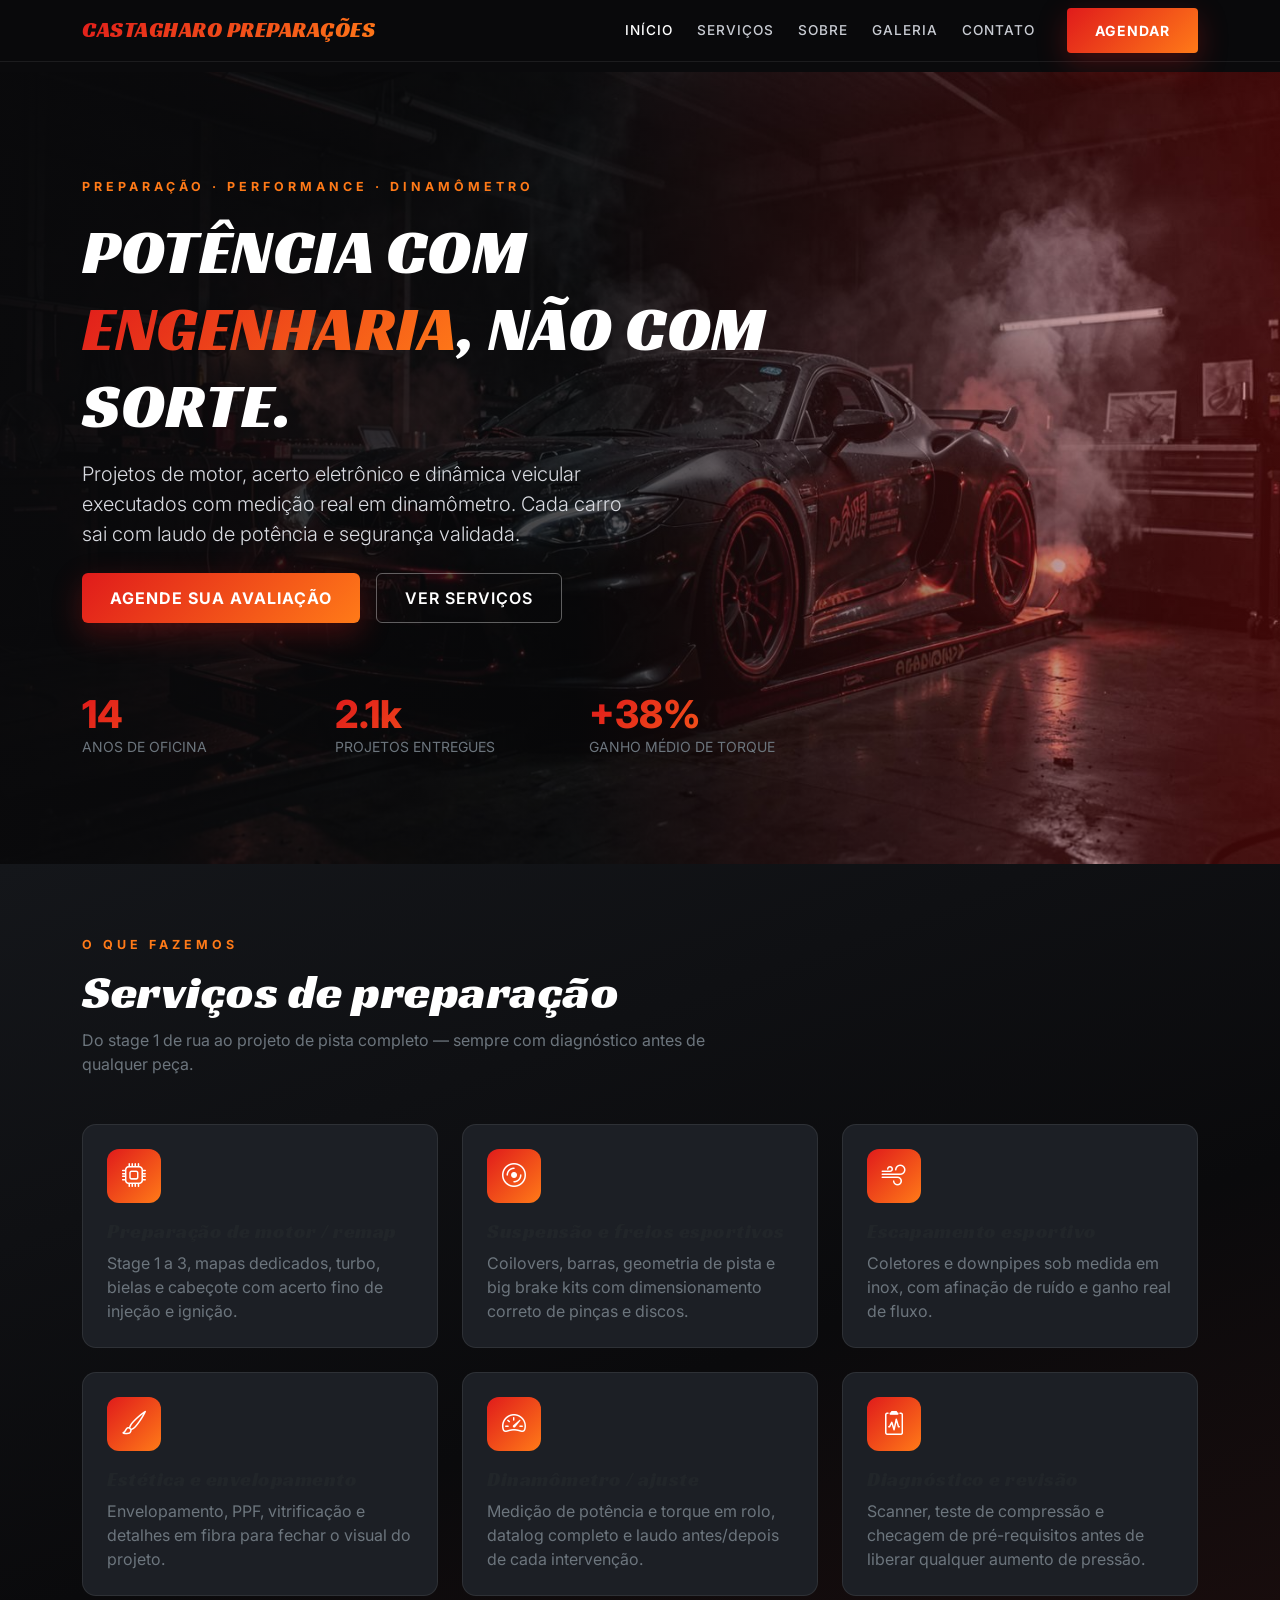
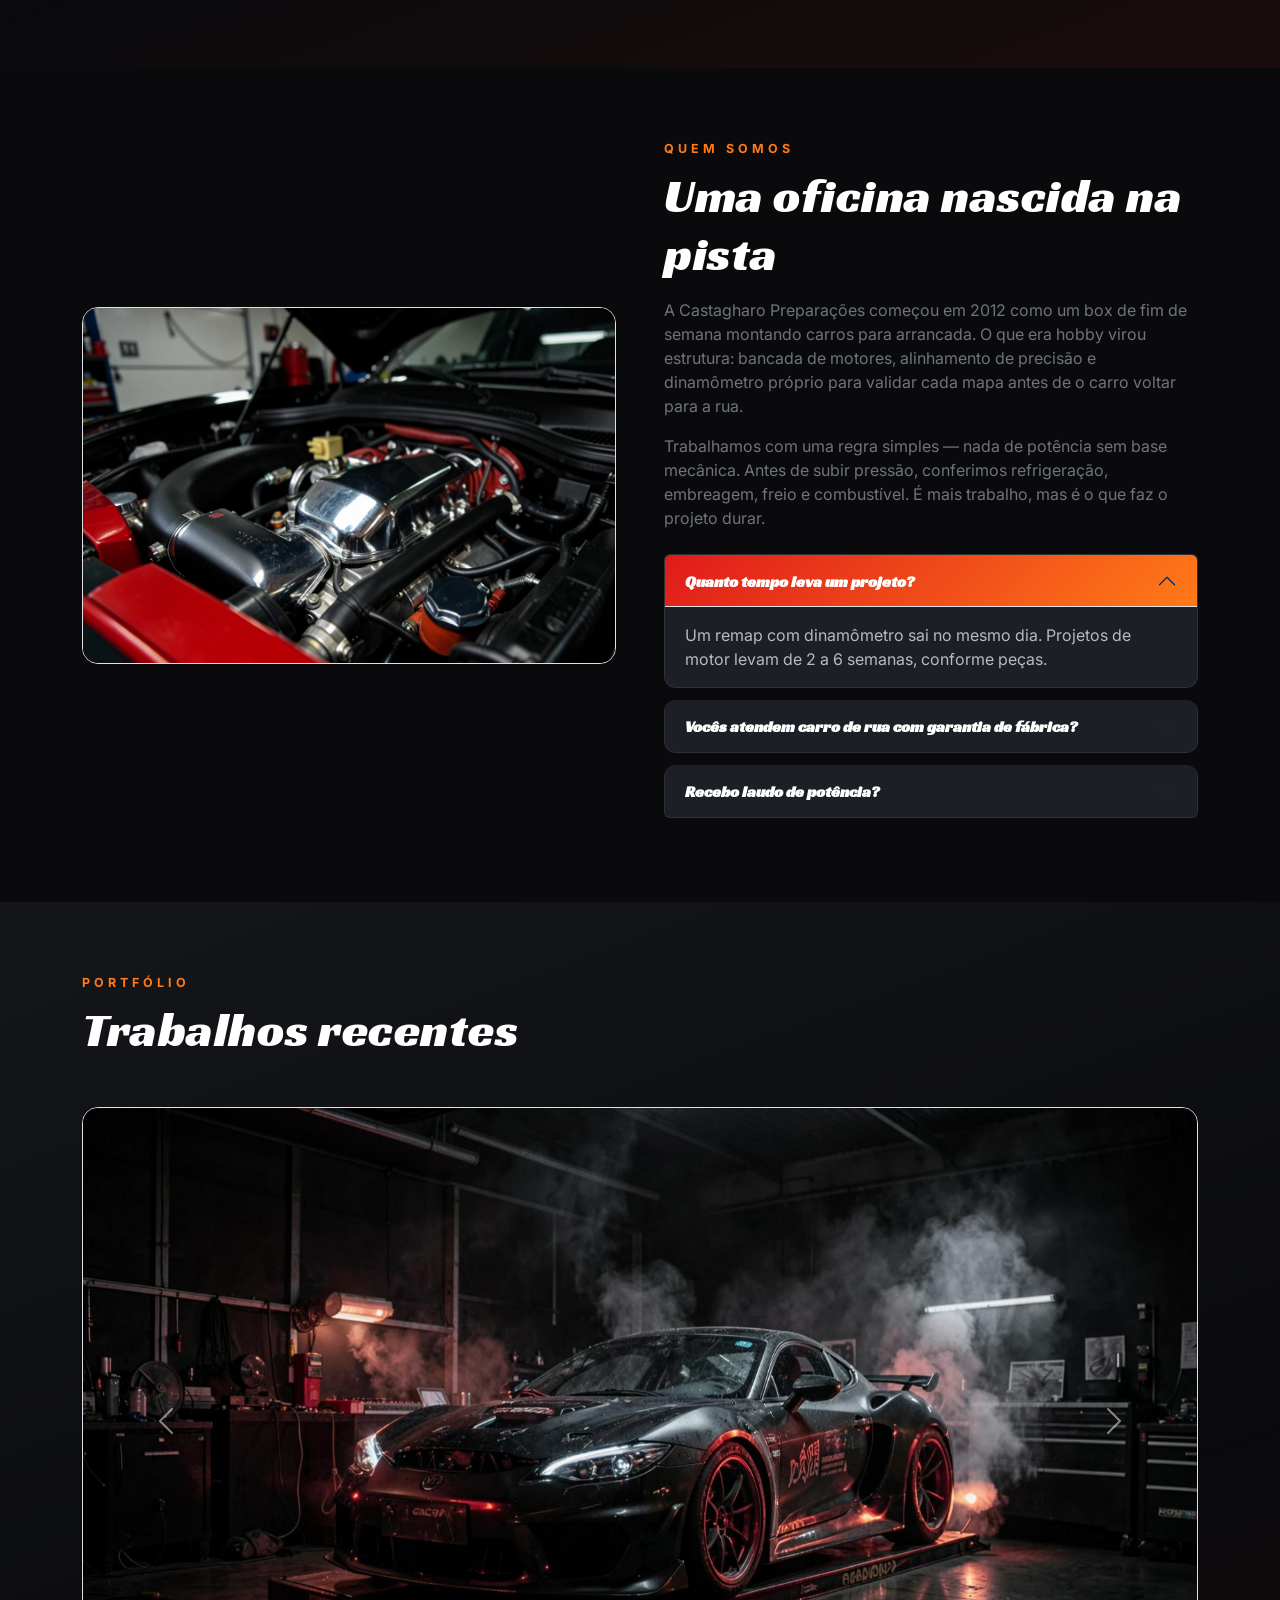
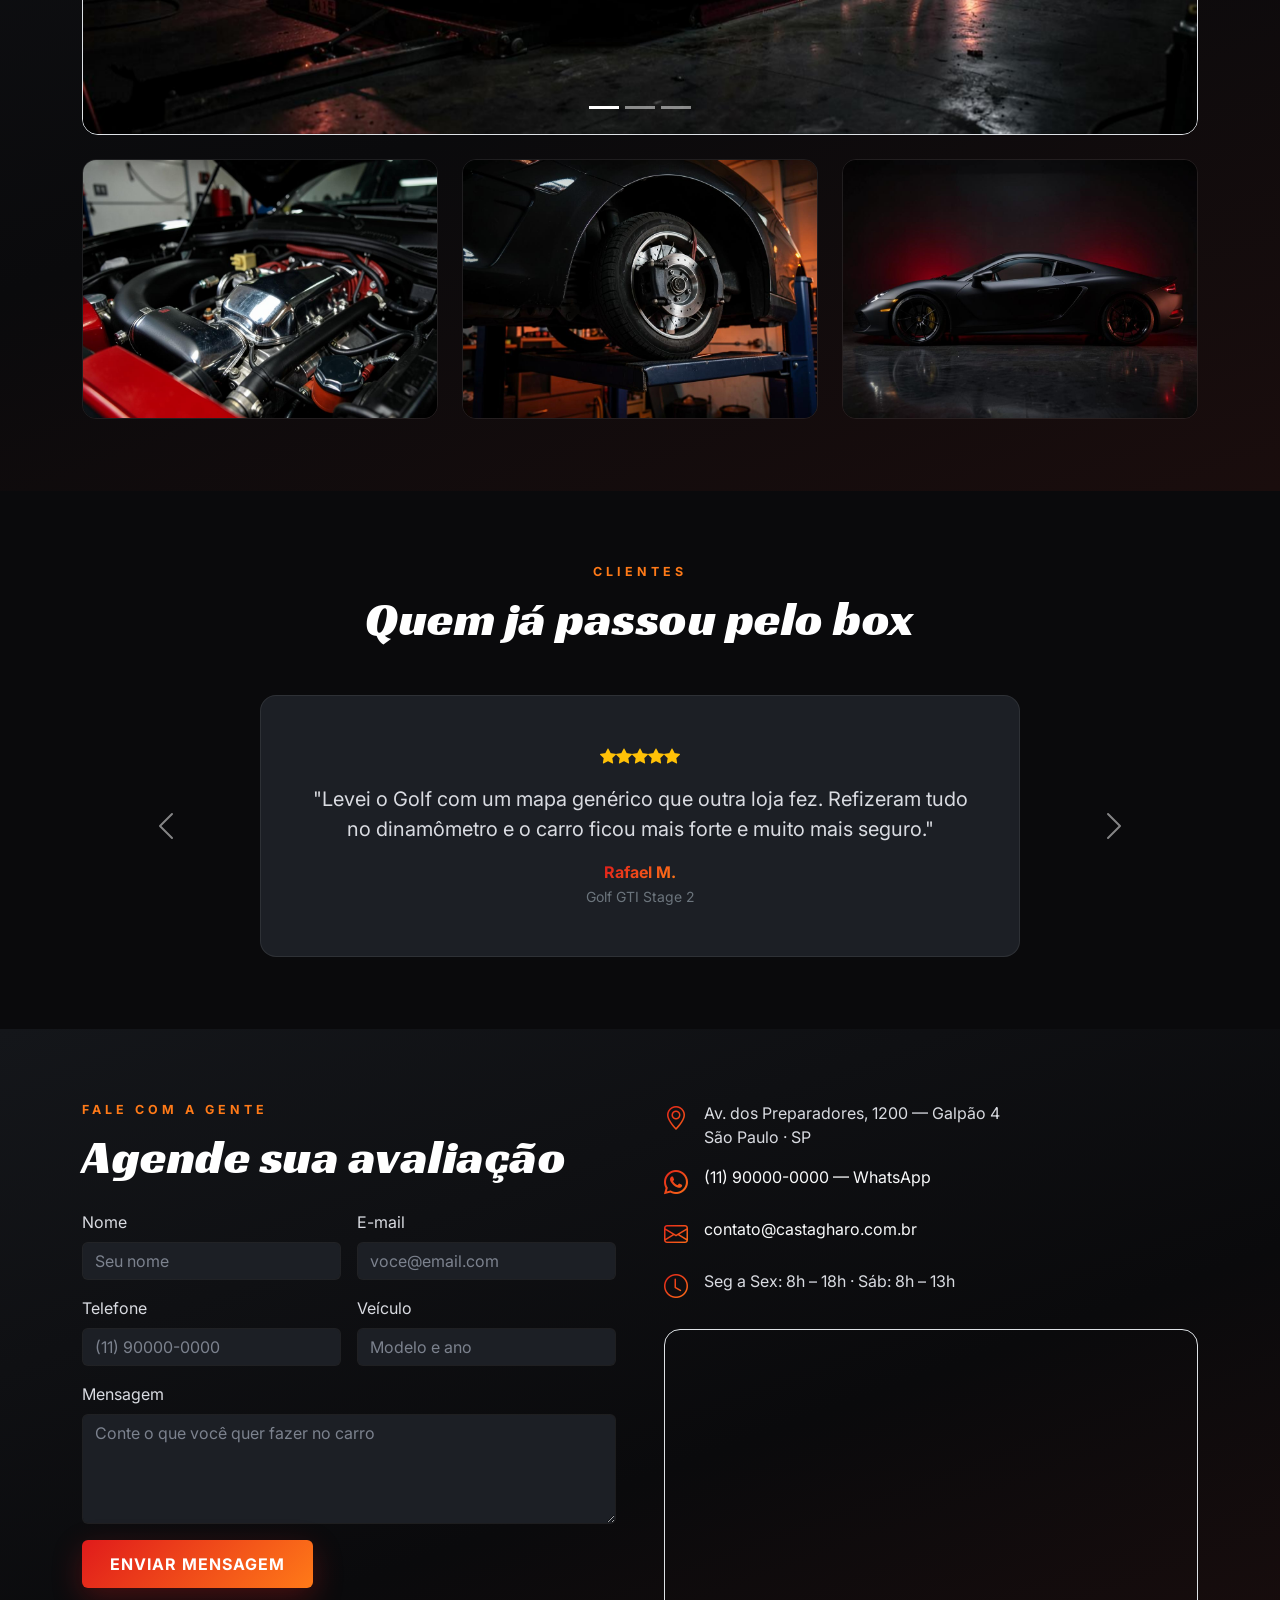
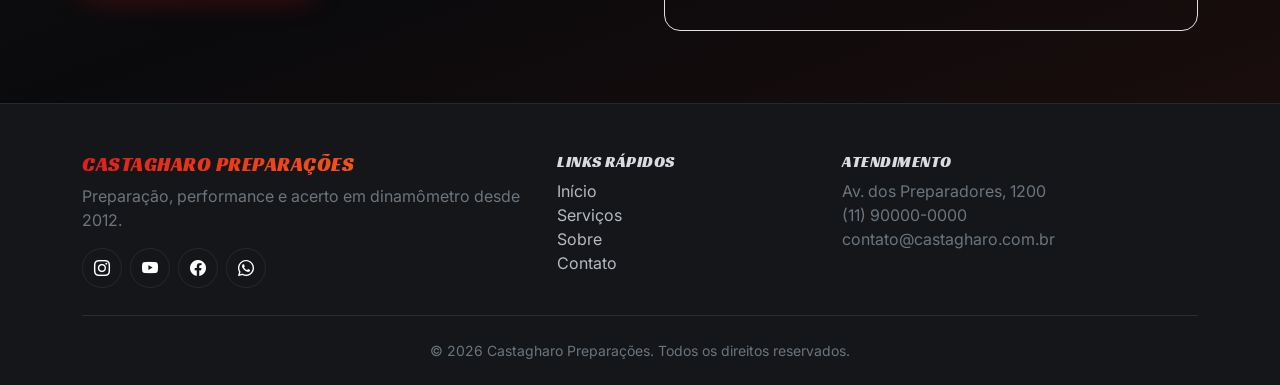
==== index.html @ 75d51b19 "Arquivos de arrancada-070920261222" ====
<!DOCTYPE html>
<html lang="pt-BR">
<head>
  <meta charset="utf-8" />
  <meta name="viewport" content="width=device-width, initial-scale=1" />
  <title>Castagharo Preparações | Performance e Preparação Automotiva</title>
  <meta name="description" content="Oficina especializada em preparação e performance: remap de motor, suspensão esportiva, escapamento, envelopamento e acerto em dinamômetro." />
  <!-- Bootstrap Icons (CDN) -->
  <link rel="stylesheet" href="https://cdn.jsdelivr.net/npm/bootstrap-icons@1.11.3/font/bootstrap-icons.min.css" />
  <!-- Bootstrap 5 CSS (CDN) -->
  <link href="https://cdn.jsdelivr.net/npm/bootstrap@5.3.3/dist/css/bootstrap.min.css" rel="stylesheet" />
  <!-- Google Fonts -->
  <link rel="preconnect" href="https://fonts.googleapis.com" />
  <link rel="preconnect" href="https://fonts.gstatic.com" crossorigin />
  <link href="https://fonts.googleapis.com/css2?family=Racing+Sans+One&family=Inter:wght@400;500;700;800&display=swap" rel="stylesheet" />
  <!-- CSS customizado (apenas ajustes visuais) -->
  <link rel="stylesheet" href="style.css" />
</head>
<body>
<nav class="navbar navbar-expand-lg fixed-top">
  <div class="container">
    <a class="navbar-brand text-grad" href="index.html">CASTAGHARO PREPARAÇÕES</a>
    <button class="navbar-toggler border-0" type="button" data-bs-toggle="collapse" data-bs-target="#menu"
            aria-controls="menu" aria-expanded="false" aria-label="Abrir menu">
      <span class="navbar-toggler-icon" style="filter: invert(1)"></span>
    </button>
    <div class="collapse navbar-collapse" id="menu">
      <ul class="navbar-nav ms-auto align-items-lg-center gap-lg-2">
        <li class="nav-item"><a class="nav-link active" href="#inicio">Início</a></li>
        <li class="nav-item"><a class="nav-link" href="#servicos">Serviços</a></li>
        <li class="nav-item"><a class="nav-link" href="#sobre">Sobre</a></li>
        <li class="nav-item"><a class="nav-link" href="#galeria">Galeria</a></li>
        <li class="nav-item"><a class="nav-link" href="#contato">Contato</a></li>
        <li class="nav-item ms-lg-3">
          <!-- Abre o modal de agendamento (componente Bootstrap) -->
          <button class="btn btn-grad btn-sm" data-bs-toggle="modal" data-bs-target="#modalAgenda">Agendar</button>
        </li>
      </ul>
    </div>
  </div>
</nav>

<header class="hero" id="inicio">
  <div class="container">
    <div class="row">
      <div class="col-lg-8">
        <p class="section-label mb-3">Preparação · Performance · Dinamômetro</p>
        <h1 class="display-3 mb-3">POTÊNCIA COM <span class="text-grad">ENGENHARIA</span>, NÃO COM SORTE.</h1>
        <p class="lead mb-4" style="max-width: 560px">
          Projetos de motor, acerto eletrônico e dinâmica veicular executados com medição real
          em dinamômetro. Cada carro sai com laudo de potência e segurança validada.
        </p>
        <div class="d-flex flex-wrap gap-3 justify-content-center justify-content-md-start">
          <button class="btn btn-grad" data-bs-toggle="modal" data-bs-target="#modalAgenda">Agende sua avaliação</button>
          <a class="btn btn-outline-light-2" href="#servicos">Ver serviços</a>
        </div>

        <!-- Indicadores rápidos -->
        <div class="row g-4 mt-5 text-center text-md-start">
          <div class="col-4">
            <div class="stat-value text-grad">14</div>
            <small class="text-uppercase text-secondary">Anos de oficina</small>
          </div>
          <div class="col-4">
            <div class="stat-value text-grad">2.1k</div>
            <small class="text-uppercase text-secondary">Projetos entregues</small>
          </div>
          <div class="col-4">
            <div class="stat-value text-grad">+38%</div>
            <small class="text-uppercase text-secondary">Ganho médio de torque</small>
          </div>
        </div>
      </div>
    </div>
  </div>
</header>

<section id="servicos" class="py-5 py-lg-6 bg-alt">
  <div class="container py-4">
    <div class="row mb-5">
      <div class="col-lg-7">
        <p class="section-label mb-2">O que fazemos</p>
        <h2 class="display-5">Serviços de preparação</h2>
        <p class="text-secondary mb-0">
          Do stage 1 de rua ao projeto de pista completo — sempre com diagnóstico antes de qualquer peça.
        </p>
      </div>
    </div>

    <div class="row g-4">
      <div class="col-md-6 col-lg-4">
        <div class="card card-service p-4">
          <div class="icon-box mb-3"><i class="bi bi-cpu"></i></div>
          <h3 class="h5">Preparação de motor / remap</h3>
          <p class="text-secondary mb-0">Stage 1 a 3, mapas dedicados, turbo, bielas e cabeçote com acerto fino de injeção e ignição.</p>
        </div>
      </div>
      <div class="col-md-6 col-lg-4">
        <div class="card card-service p-4">
          <div class="icon-box mb-3"><i class="bi bi-disc"></i></div>
          <h3 class="h5">Suspensão e freios esportivos</h3>
          <p class="text-secondary mb-0">Coilovers, barras, geometria de pista e big brake kits com dimensionamento correto de pinças e discos.</p>
        </div>
      </div>
      <div class="col-md-6 col-lg-4">
        <div class="card card-service p-4">
          <div class="icon-box mb-3"><i class="bi bi-wind"></i></div>
          <h3 class="h5">Escapamento esportivo</h3>
          <p class="text-secondary mb-0">Coletores e downpipes sob medida em inox, com afinação de ruído e ganho real de fluxo.</p>
        </div>
      </div>
      <div class="col-md-6 col-lg-4">
        <div class="card card-service p-4">
          <div class="icon-box mb-3"><i class="bi bi-brush"></i></div>
          <h3 class="h5">Estética e envelopamento</h3>
          <p class="text-secondary mb-0">Envelopamento, PPF, vitrificação e detalhes em fibra para fechar o visual do projeto.</p>
        </div>
      </div>
      <div class="col-md-6 col-lg-4">
        <div class="card card-service p-4">
          <div class="icon-box mb-3"><i class="bi bi-speedometer2"></i></div>
          <h3 class="h5">Dinamômetro / ajuste</h3>
          <p class="text-secondary mb-0">Medição de potência e torque em rolo, datalog completo e laudo antes/depois de cada intervenção.</p>
        </div>
      </div>
      <div class="col-md-6 col-lg-4">
        <div class="card card-service p-4">
          <div class="icon-box mb-3"><i class="bi bi-clipboard2-pulse"></i></div>
          <h3 class="h5">Diagnóstico e revisão</h3>
          <p class="text-secondary mb-0">Scanner, teste de compressão e checagem de pré-requisitos antes de liberar qualquer aumento de pressão.</p>
        </div>
      </div>
    </div>
  </div>
</section>

<!-- ============================== SOBRE ================================ -->
<section id="sobre" class="py-5 py-lg-6">
  <div class="container py-4">
    <div class="row g-5 align-items-center">
      <div class="col-lg-6">
        <!-- Imagem ilustrativa (pode ser trocada pela foto real da oficina) -->
        <img src="img/g1.jpg" class="img-fluid rounded-4 border" alt="Motor preparado na bancada da oficina" loading="lazy" />
      </div>
      <div class="col-lg-6">
        <p class="section-label mb-2">Quem somos</p>
        <h2 class="display-5 mb-3">Uma oficina nascida na pista</h2>
        <p class="text-secondary">
          A Castagharo Preparações começou em 2012 como um box de fim de semana montando carros para
          arrancada. O que era hobby virou estrutura: bancada de motores, alinhamento de precisão e
          dinamômetro próprio para validar cada mapa antes de o carro voltar para a rua.
        </p>
        <p class="text-secondary">
          Trabalhamos com uma regra simples — nada de potência sem base mecânica. Antes de subir pressão,
          conferimos refrigeração, embreagem, freio e combustível. É mais trabalho, mas é o que faz o
          projeto durar.
        </p>

        <!-- Accordion nativo do Bootstrap -->
        <div class="accordion mt-4" id="faq">
          <div class="accordion-item">
            <h3 class="accordion-header">
              <button class="accordion-button" data-bs-toggle="collapse" data-bs-target="#faq1">
                Quanto tempo leva um projeto?
              </button>
            </h3>
            <div id="faq1" class="accordion-collapse collapse show" data-bs-parent="#faq">
              <div class="accordion-body">Um remap com dinamômetro sai no mesmo dia. Projetos de motor levam de 2 a 6 semanas, conforme peças.</div>
            </div>
          </div>
          <div class="accordion-item">
            <h3 class="accordion-header">
              <button class="accordion-button collapsed" data-bs-toggle="collapse" data-bs-target="#faq2">
                Vocês atendem carro de rua com garantia de fábrica?
              </button>
            </h3>
            <div id="faq2" class="accordion-collapse collapse" data-bs-parent="#faq">
              <div class="accordion-body">Sim. Explicamos antes o que cada estágio implica e oferecemos mapas reversíveis para o original.</div>
            </div>
          </div>
          <div class="accordion-item">
            <h3 class="accordion-header">
              <button class="accordion-button collapsed" data-bs-toggle="collapse" data-bs-target="#faq3">
                Recebo laudo de potência?
              </button>
            </h3>
            <div id="faq3" class="accordion-collapse collapse" data-bs-parent="#faq">
              <div class="accordion-body">Sempre. Todo carro sai com gráfico de potência e torque antes e depois da intervenção.</div>
            </div>
          </div>
        </div>
      </div>
    </div>
  </div>
</section>

<!-- ============================= GALERIA =============================== -->
<section id="galeria" class="py-5 py-lg-6 bg-alt">
  <div class="container py-4">
    <div class="row align-items-end mb-5">
      <div class="col-lg-8">
        <p class="section-label mb-2">Portfólio</p>
        <h2 class="display-5 mb-0">Trabalhos recentes</h2>
      </div>
    </div>

    <!-- Carrossel nativo do Bootstrap -->
    <div id="carrosselGaleria" class="carousel slide mb-4" data-bs-ride="carousel">
      <div class="carousel-indicators">
        <button type="button" data-bs-target="#carrosselGaleria" data-bs-slide-to="0" class="active" aria-label="Slide 1"></button>
        <button type="button" data-bs-target="#carrosselGaleria" data-bs-slide-to="1" aria-label="Slide 2"></button>
        <button type="button" data-bs-target="#carrosselGaleria" data-bs-slide-to="2" aria-label="Slide 3"></button>
      </div>
      <div class="carousel-inner rounded-4 overflow-hidden border">
        <div class="carousel-item active">
          <img src="img/hero.jpg" class="d-block w-100" alt="Carro em teste de dinamômetro" />
        </div>
        <div class="carousel-item">
          <img src="img/g3.jpg" class="d-block w-100" alt="Esportivo envelopado em preto fosco" />
        </div>
        <div class="carousel-item">
          <img src="img/g2.jpg" class="d-block w-100" alt="Suspensão e freio esportivo instalados" />
        </div>
      </div>
      <button class="carousel-control-prev" type="button" data-bs-target="#carrosselGaleria" data-bs-slide="prev">
        <span class="carousel-control-prev-icon"></span><span class="visually-hidden">Anterior</span>
      </button>
      <button class="carousel-control-next" type="button" data-bs-target="#carrosselGaleria" data-bs-slide="next">
        <span class="carousel-control-next-icon"></span><span class="visually-hidden">Próximo</span>
      </button>
    </div>

    <!-- Grid de imagens complementar -->
    <div class="row g-4">
      <div class="col-md-4"><img src="img/g1.jpg" class="gallery-img" alt="Motor com admissão preparada" loading="lazy" /></div>
      <div class="col-md-4"><img src="img/g2.jpg" class="gallery-img" alt="Freio esportivo em carro no elevador" loading="lazy" /></div>
      <div class="col-md-4"><img src="img/g3.jpg" class="gallery-img" alt="Esportivo preto em estúdio" loading="lazy" /></div>
    </div>
  </div>
</section>

<!-- =========================== DEPOIMENTOS ============================= -->
<section class="py-5 py-lg-6">
  <div class="container py-4 text-center">
    <p class="section-label mb-2">Clientes</p>
    <h2 class="display-5 mb-5">Quem já passou pelo box</h2>

    <!-- Segundo carrossel: depoimentos -->
    <div id="carrosselDepo" class="carousel slide" data-bs-ride="carousel">
      <div class="carousel-inner">
        <div class="carousel-item active">
          <div class="quote-card p-4 p-lg-5">
            <div class="text-warning mb-3"><i class="bi bi-star-fill"></i><i class="bi bi-star-fill"></i><i class="bi bi-star-fill"></i><i class="bi bi-star-fill"></i><i class="bi bi-star-fill"></i></div>
            <p class="fs-5 mb-3">"Levei o Golf com um mapa genérico que outra loja fez. Refizeram tudo no dinamômetro e o carro ficou mais forte e muito mais seguro."</p>
            <strong class="text-grad">Rafael M.</strong><br /><small class="text-secondary">Golf GTI Stage 2</small>
          </div>
        </div>
        <div class="carousel-item">
          <div class="quote-card p-4 p-lg-5">
            <div class="text-warning mb-3"><i class="bi bi-star-fill"></i><i class="bi bi-star-fill"></i><i class="bi bi-star-fill"></i><i class="bi bi-star-fill"></i><i class="bi bi-star-fill"></i></div>
            <p class="fs-5 mb-3">"Projeto de motor completo, prazo cumprido e me mandaram foto de cada etapa. Difícil achar esse nível de organização."</p>
            <strong class="text-grad">Bruna T.</strong><br /><small class="text-secondary">Civic Si turbo</small>
          </div>
        </div>
        <div class="carousel-item">
          <div class="quote-card p-4 p-lg-5">
            <div class="text-warning mb-3"><i class="bi bi-star-fill"></i><i class="bi bi-star-fill"></i><i class="bi bi-star-fill"></i><i class="bi bi-star-fill"></i><i class="bi bi-star-half"></i></div>
            <p class="fs-5 mb-3">"Suspensão e freio ficaram perfeitos para track day. Explicaram cada escolha de peça antes de comprar."</p>
            <strong class="text-grad">Diego P.</strong><br /><small class="text-secondary">BMW 320i</small>
          </div>
        </div>
      </div>
      <button class="carousel-control-prev" type="button" data-bs-target="#carrosselDepo" data-bs-slide="prev">
        <span class="carousel-control-prev-icon"></span><span class="visually-hidden">Anterior</span>
      </button>
      <button class="carousel-control-next" type="button" data-bs-target="#carrosselDepo" data-bs-slide="next">
        <span class="carousel-control-next-icon"></span><span class="visually-hidden">Próximo</span>
      </button>
    </div>
  </div>
</section>

<!-- ============================= CONTATO =============================== -->
<section id="contato" class="py-5 py-lg-6 bg-alt">
  <div class="container py-4">
    <div class="row g-5">
      <div class="col-lg-6">
        <p class="section-label mb-2">Fale com a gente</p>
        <h2 class="display-5 mb-4">Agende sua avaliação</h2>

        <!-- Formulário com validação nativa do Bootstrap -->
        <form class="row g-3 needs-validation" novalidate>
          <div class="col-md-6">
            <label class="form-label" for="nome">Nome</label>
            <input type="text" class="form-control" id="nome" placeholder="Seu nome" required />
            <div class="invalid-feedback">Informe seu nome.</div>
          </div>
          <div class="col-md-6">
            <label class="form-label" for="email">E-mail</label>
            <input type="email" class="form-control" id="email" placeholder="voce@email.com" required />
            <div class="invalid-feedback">Informe um e-mail válido.</div>
          </div>
          <div class="col-md-6">
            <label class="form-label" for="tel">Telefone</label>
            <input type="tel" class="form-control" id="tel" placeholder="(11) 90000-0000" required />
            <div class="invalid-feedback">Informe um telefone.</div>
          </div>
          <div class="col-md-6">
            <label class="form-label" for="carro">Veículo</label>
            <input type="text" class="form-control" id="carro" placeholder="Modelo e ano" />
          </div>
          <div class="col-12">
            <label class="form-label" for="msg">Mensagem</label>
            <textarea class="form-control" id="msg" rows="4" placeholder="Conte o que você quer fazer no carro" required></textarea>
            <div class="invalid-feedback">Escreva sua mensagem.</div>
          </div>
          <div class="col-12">
            <button class="btn btn-grad" type="submit">Enviar mensagem</button>
          </div>
        </form>
      </div>

      <div class="col-lg-6">
        <ul class="list-unstyled mb-4">
          <li class="d-flex gap-3 mb-3"><i class="bi bi-geo-alt fs-4 text-grad"></i>
            <span>Av. dos Preparadores, 1200 — Galpão 4<br />São Paulo · SP</span></li>
          <li class="d-flex gap-3 mb-3"><i class="bi bi-whatsapp fs-4 text-grad"></i>
            <a class="text-decoration-none text-light" href="https://wa.me/5511900000000">(11) 90000-0000 — WhatsApp</a></li>
          <li class="d-flex gap-3 mb-3"><i class="bi bi-envelope fs-4 text-grad"></i>
            <a class="text-decoration-none text-light" href="mailto:contato@castagharo.com.br">contato@castagharo.com.br</a></li>
          <li class="d-flex gap-3"><i class="bi bi-clock fs-4 text-grad"></i>
            <span>Seg a Sex: 8h – 18h · Sáb: 8h – 13h</span></li>
        </ul>

        <!-- Mapa de exemplo (iframe do Google Maps) -->
        <div class="ratio ratio-16x9 rounded-4 overflow-hidden border">
          <iframe src="https://www.google.com/maps?q=S%C3%A3o+Paulo&output=embed"
                  title="Mapa da localização da oficina" loading="lazy"></iframe>
        </div>
      </div>
    </div>
  </div>
</section>

<!-- ============================== FOOTER =============================== -->
<footer class="pt-5 pb-4">
  <div class="container">
    <div class="row g-4">
      <div class="col-lg-5">
        <h3 class="h5 text-grad">CASTAGHARO PREPARAÇÕES</h3>
        <p class="text-secondary mb-3">Preparação, performance e acerto em dinamômetro desde 2012.</p>
        <div class="d-flex gap-2">
          <a class="social-link" href="#" aria-label="Instagram"><i class="bi bi-instagram"></i></a>
          <a class="social-link" href="#" aria-label="YouTube"><i class="bi bi-youtube"></i></a>
          <a class="social-link" href="#" aria-label="Facebook"><i class="bi bi-facebook"></i></a>
          <a class="social-link" href="https://wa.me/5511900000000" aria-label="WhatsApp"><i class="bi bi-whatsapp"></i></a>
        </div>
      </div>
      <div class="col-6 col-lg-3">
        <h4 class="h6 text-uppercase">Links rápidos</h4>
        <ul class="list-unstyled">
          <li><a href="#inicio">Início</a></li>
          <li><a href="servicos.html">Serviços</a></li>
          <li><a href="sobre.html">Sobre</a></li>
          <li><a href="contato.html">Contato</a></li>
        </ul>
      </div>
      <div class="col-6 col-lg-4">
        <h4 class="h6 text-uppercase">Atendimento</h4>
        <ul class="list-unstyled text-secondary">
          <li>Av. dos Preparadores, 1200</li>
          <li>(11) 90000-0000</li>
          <li>contato@castagharo.com.br</li>
        </ul>
      </div>
    </div>
    <hr class="border-secondary my-4" />
    <p class="text-center text-secondary mb-0 small">© 2026 Castagharo Preparações. Todos os direitos reservados.</p>
  </div>
</footer>

<!-- ======================= MODAL DE AGENDAMENTO ======================== -->
<div class="modal fade" id="modalAgenda" tabindex="-1">
  <div class="modal-dialog modal-dialog-centered">
    <div class="modal-content bg-graphite text-light border-secondary">
      <div class="modal-header border-secondary">
        <h5 class="modal-title">Agendar avaliação</h5>
        <button class="btn-close btn-close-white" data-bs-dismiss="modal" aria-label="Fechar"></button>
      </div>
      <div class="modal-body">
        <p class="text-secondary">Chame no WhatsApp ou use o formulário da página de contato — respondemos no mesmo dia útil.</p>
        <a class="btn btn-grad w-100 mb-2" href="https://wa.me/5511900000000">Falar no WhatsApp</a>
        <a class="btn btn-outline-light-2 w-100" href="#contato" data-bs-dismiss="modal">Preencher formulário</a>
      </div>
    </div>
  </div>
</div>

<!-- Bootstrap Bundle JS (inclui Popper) -->
<script src="https://cdn.jsdelivr.net/npm/bootstrap@5.3.3/dist/js/bootstrap.bundle.min.js"></script>
<!-- JS mínimo: ativa a validação nativa do Bootstrap no formulário -->
<script>
  document.querySelectorAll(".needs-validation").forEach(function (form) {
    form.addEventListener("submit", function (event) {
      if (!form.checkValidity()) {
        event.preventDefault();
        event.stopPropagation();
      }
      form.classList.add("was-validated");
    });
  });
</script>
</body>
</html>
---- style.css ----
/* ==========================================================================
   Castagharo Preparações — CSS customizado
   Apenas ajustes visuais (cores, gradientes, espaçamentos).
   Todo o layout e os componentes vêm do Bootstrap 5 via CDN.
   ========================================================================== */

/* --- Variáveis de tema (paleta escura + degradê vermelho/laranja) --------- */
:root {
  --cp-black: #0a0a0c;
  --cp-graphite: #14161a;
  --cp-graphite-2: #1c1f25;
  --cp-line: rgba(255, 255, 255, 0.08);
  --cp-red: #e01b1b;
  --cp-orange: #ff7a18;
  --cp-grad: linear-gradient(135deg, #e01b1b 0%, #ff7a18 100%);
  --cp-grad-soft: linear-gradient(160deg, #14161a 0%, #0a0a0c 60%, #1a0d0d 100%);
}

/* --- Base ---------------------------------------------------------------- */
body {
  background-color: var(--cp-black);
  color: #d9dbe1;
  font-family: "Inter", system-ui, sans-serif;
  padding-top: 72px; /* compensa a navbar fixa */
}

h1, h2, h3, h4, .display-1, .display-3, .navbar-brand {
  font-family: "Racing Sans One", "Inter", sans-serif;
  letter-spacing: 0.5px;
  color: #fff;
}

section { scroll-margin-top: 80px; } /* âncoras não ficam sob a navbar */

/* Texto com preenchimento em degradê (títulos de destaque) */
.text-grad {
  background: var(--cp-grad);
  -webkit-background-clip: text;
  background-clip: text;
  -webkit-text-fill-color: transparent;
}

.section-label {
  text-transform: uppercase;
  letter-spacing: 4px;
  font-size: 0.78rem;
  font-weight: 700;
  color: var(--cp-orange);
}

/* Seções alternadas com fundo em degradê suave */
.bg-alt { background: var(--cp-grad-soft); }
.bg-graphite { background-color: var(--cp-graphite); }

/* --- Navbar -------------------------------------------------------------- */
.navbar {
  background-color: rgba(10, 10, 12, 0.92);
  backdrop-filter: blur(10px);
  border-bottom: 1px solid var(--cp-line);
}
.navbar-brand { font-size: 1.35rem; }
.navbar .nav-link {
  color: #c9ccd3;
  font-weight: 500;
  text-transform: uppercase;
  font-size: 0.85rem;
  letter-spacing: 1px;
}
.navbar .nav-link:hover,
.navbar .nav-link.active { color: #fff; }

/* --- Botões -------------------------------------------------------------- */
.btn-grad {
  background: var(--cp-grad);
  color: #fff;
  border: 0;
  font-weight: 700;
  text-transform: uppercase;
  letter-spacing: 1px;
  padding: 0.75rem 1.75rem;
  box-shadow: 0 10px 30px rgba(224, 27, 27, 0.28);
}
.btn-grad:hover { color: #fff; filter: brightness(1.1); }

.btn-outline-light-2 {
  border: 1px solid rgba(255, 255, 255, 0.35);
  color: #fff;
  font-weight: 600;
  text-transform: uppercase;
  letter-spacing: 1px;
  padding: 0.75rem 1.75rem;
}
.btn-outline-light-2:hover { background: rgba(255, 255, 255, 0.1); color: #fff; }

/* --- Hero ---------------------------------------------------------------- */
.hero {
  position: relative;
  min-height: 88vh;
  display: flex;
  align-items: center;
  background: url("img/hero.jpg") center/cover no-repeat;
}
/* Camada de degradê sobre a foto para dar contraste ao texto */
.hero::after {
  content: "";
  position: absolute;
  inset: 0;
  background: linear-gradient(90deg, rgba(10,10,12,0.94) 0%, rgba(10,10,12,0.72) 45%, rgba(224,27,27,0.28) 100%);
}
.hero > .container { position: relative; z-index: 2; }

/* --- Cards de serviço ---------------------------------------------------- */
.card-service {
  background-color: var(--cp-graphite-2);
  border: 1px solid var(--cp-line);
  border-radius: 14px;
  height: 100%;
  transition: transform 0.25s ease, border-color 0.25s ease;
}
.card-service:hover {
  transform: translateY(-6px);
  border-color: rgba(255, 122, 24, 0.55);
}
.card-service .icon-box {
  width: 54px; height: 54px;
  display: grid; place-items: center;
  border-radius: 12px;
  background: var(--cp-grad);
  font-size: 1.5rem;
  color: #fff;
}

/* --- Números / stats ----------------------------------------------------- */
.stat-value { font-size: 2.4rem; font-weight: 800; line-height: 1; }

/* --- Galeria ------------------------------------------------------------- */
.gallery-img {
  border-radius: 14px;
  border: 1px solid var(--cp-line);
  object-fit: cover;
  width: 100%;
  height: 260px;
}

/* --- Depoimentos --------------------------------------------------------- */
.quote-card {
  background-color: var(--cp-graphite-2);
  border: 1px solid var(--cp-line);
  border-radius: 16px;
  max-width: 760px;
  margin: 0 auto;
}

/* --- Formulário ---------------------------------------------------------- */
.form-control, .form-control:focus {
  background-color: var(--cp-graphite-2);
  border: 1px solid var(--cp-line);
  color: #fff;
}
.form-control:focus {
  box-shadow: 0 0 0 0.2rem rgba(255, 122, 24, 0.2);
  border-color: var(--cp-orange);
}
.form-control::placeholder { color: #7c828e; }

/* --- Accordion (FAQ) ---------------------------------------------------- */
.accordion-item {
  background-color: var(--cp-graphite-2);
  border: 1px solid var(--cp-line);
  margin-bottom: 0.75rem;
  border-radius: 12px;
  overflow: hidden;
}
.accordion-button {
  background-color: var(--cp-graphite-2);
  color: #fff;
  font-weight: 600;
}
.accordion-button:not(.collapsed) { background: var(--cp-grad); color: #fff; }
.accordion-button:focus { box-shadow: none; }
.accordion-body { color: #b6bac3; }

/* --- Footer ------------------------------------------------------------- */
footer { background-color: var(--cp-graphite); border-top: 1px solid var(--cp-line); }
footer a { color: #b6bac3; text-decoration: none; }
footer a:hover { color: var(--cp-orange); }
.social-link {
  width: 40px; height: 40px;
  display: inline-grid; place-items: center;
  border-radius: 50%;
  border: 1px solid var(--cp-line);
  color: #fff;
}
.social-link:hover { background: var(--cp-grad); color: #fff; }

/* --- Ajustes responsivos ------------------------------------------------ */
@media (max-width: 767.98px) {
  .hero { min-height: 78vh; text-align: center; }
  .hero::after { background: linear-gradient(180deg, rgba(10,10,12,0.85), rgba(10,10,12,0.95)); }
  .gallery-img { height: 200px; }
}
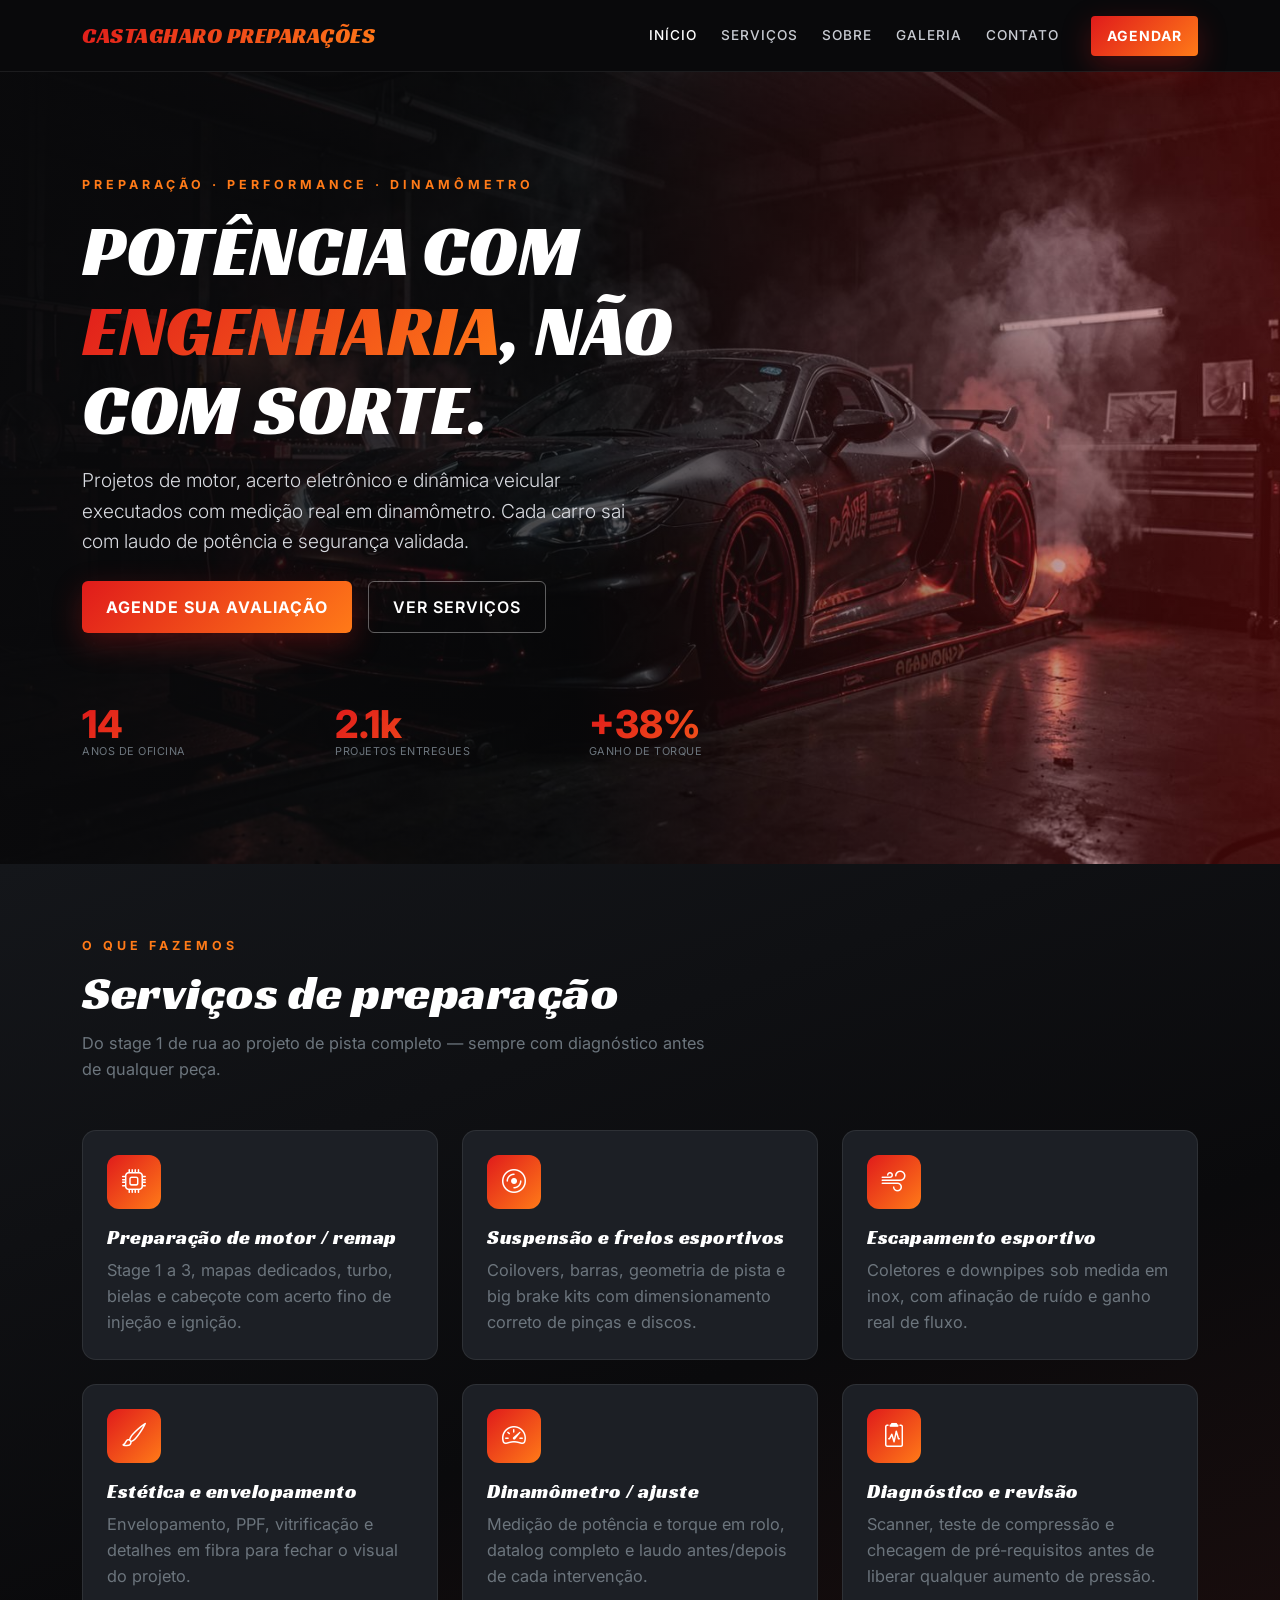
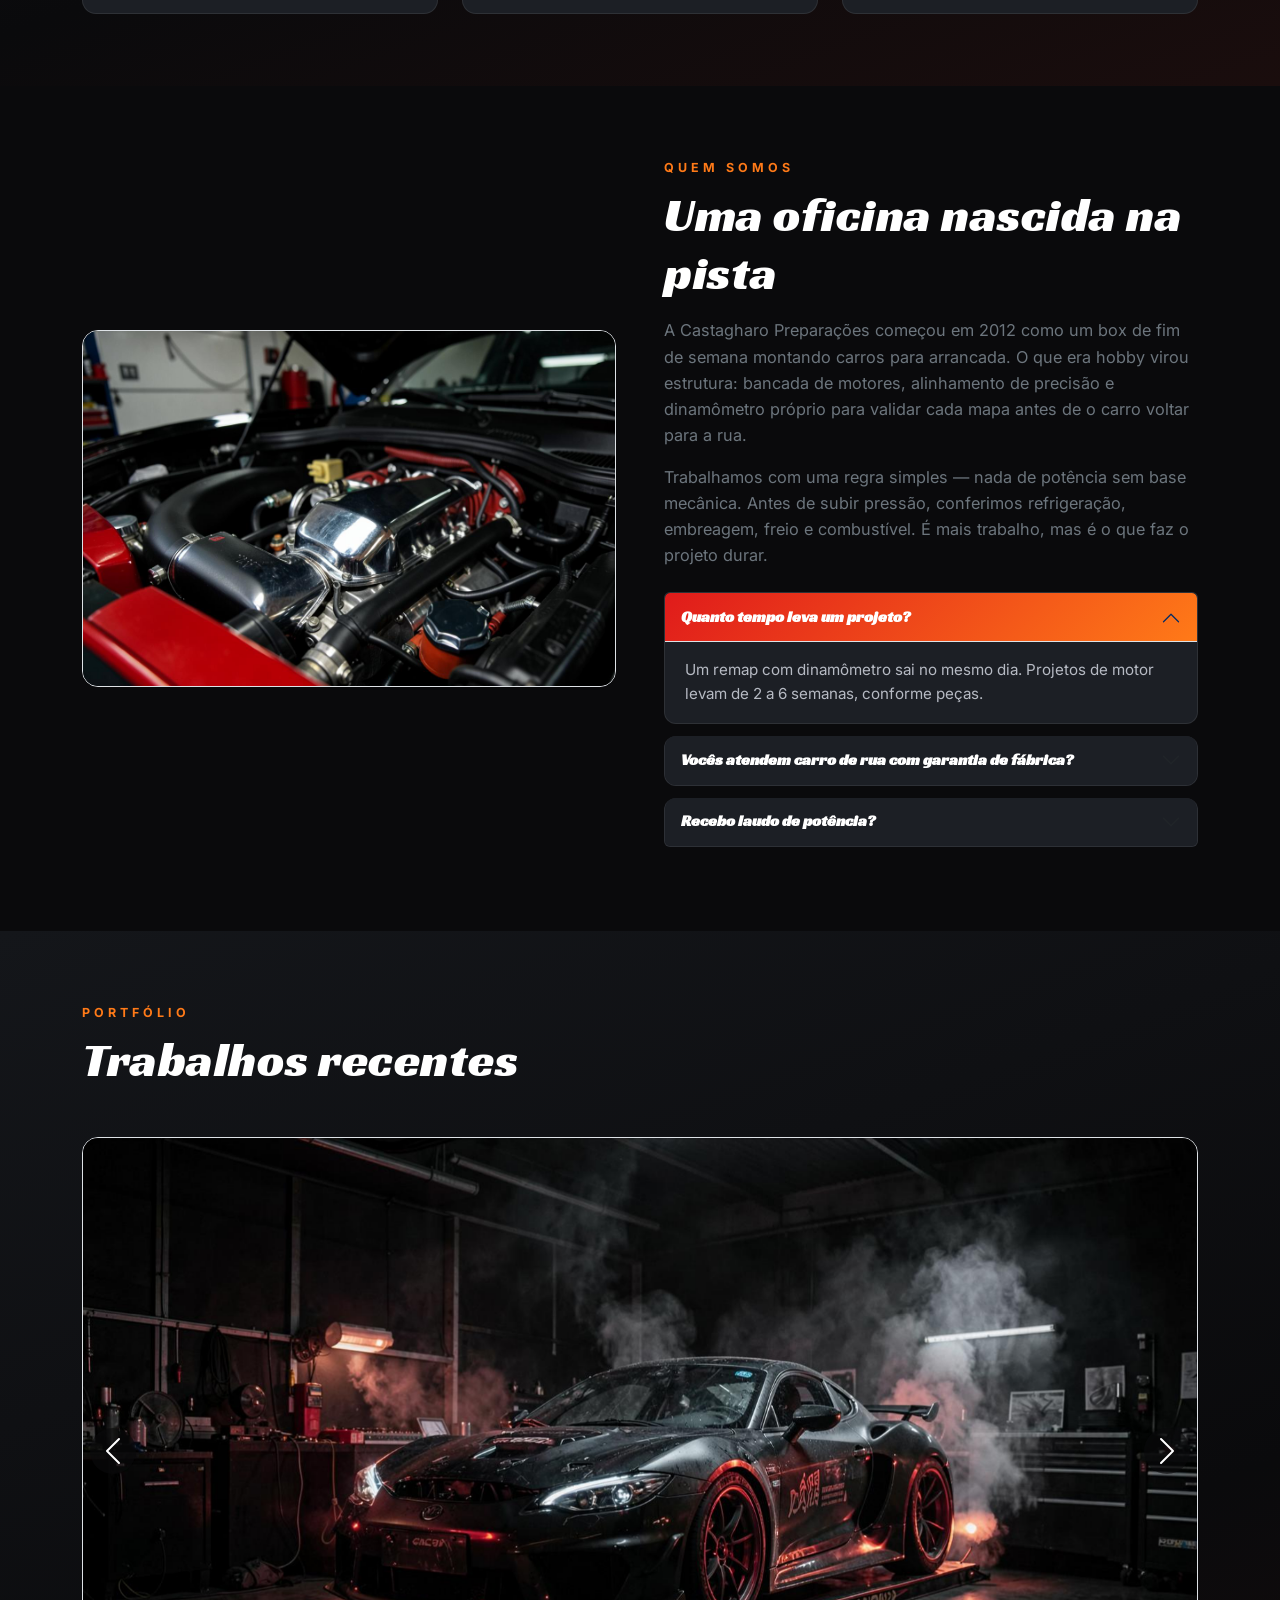
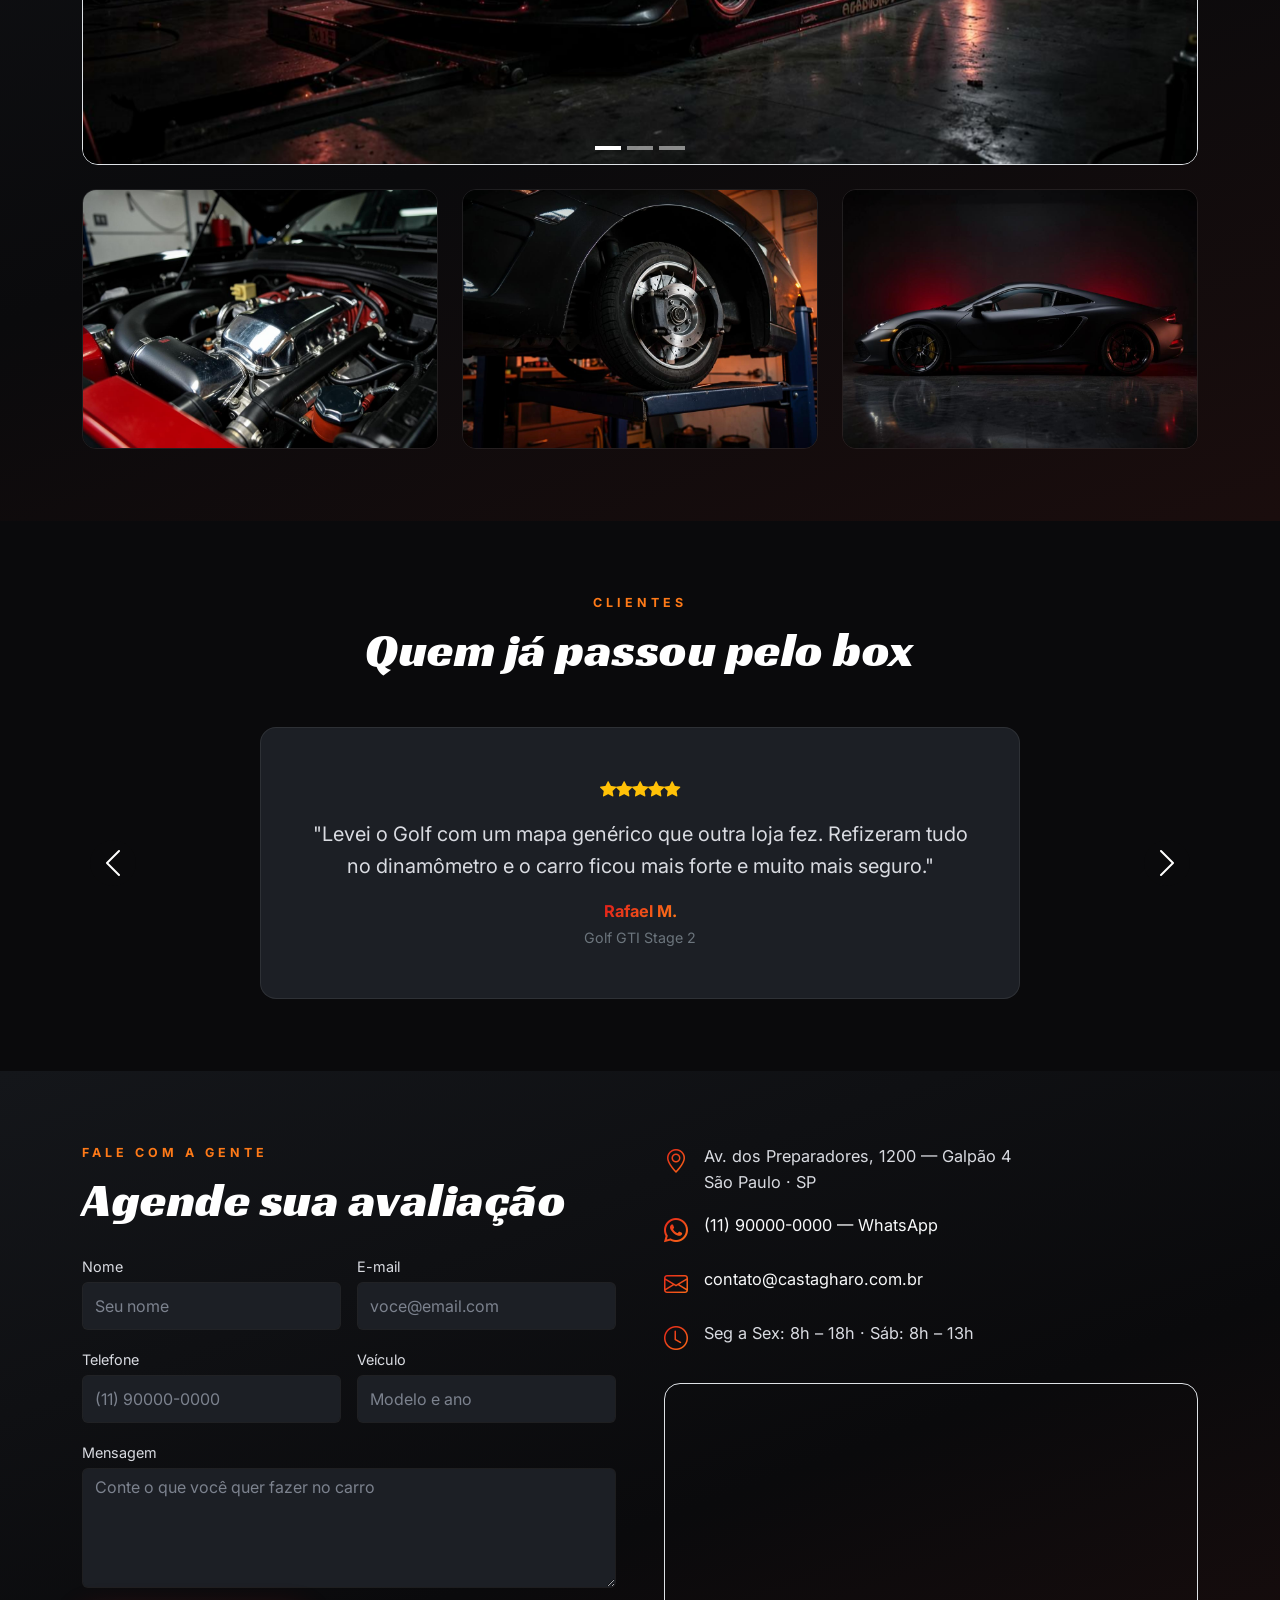
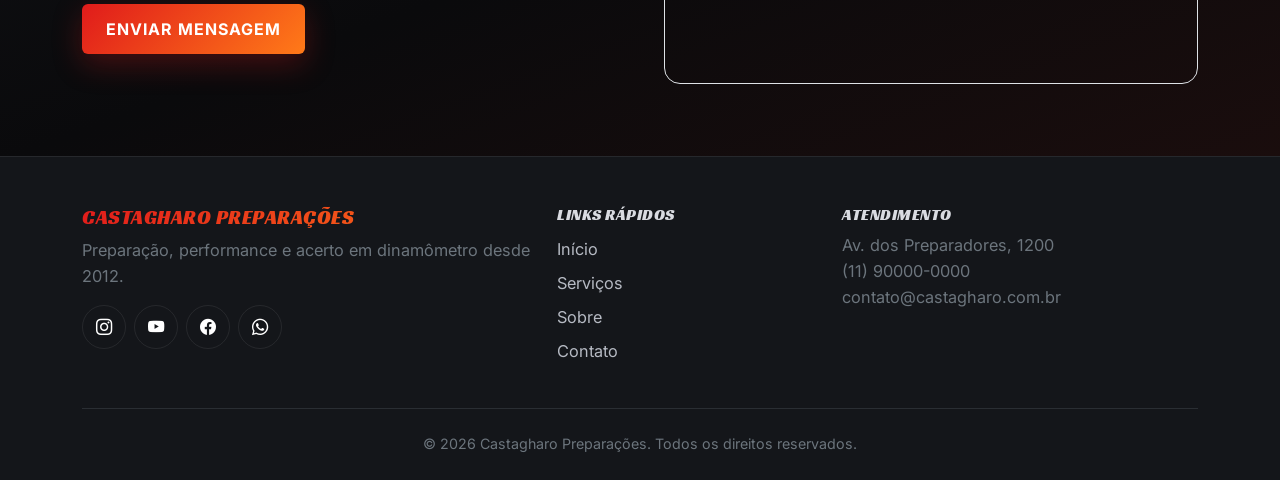
==== commit d85d85a3: "Atualizado para mobile-first. #160920262006" ====
--- a/index.html
+++ b/index.html
@@ -5,6 +5,7 @@
   <meta name="viewport" content="width=device-width, initial-scale=1" />
   <title>Castagharo Preparações | Performance e Preparação Automotiva</title>
   <meta name="description" content="Oficina especializada em preparação e performance: remap de motor, suspensão esportiva, escapamento, envelopamento e acerto em dinamômetro." />
+
   <!-- Bootstrap Icons (CDN) -->
   <link rel="stylesheet" href="https://cdn.jsdelivr.net/npm/bootstrap-icons@1.11.3/font/bootstrap-icons.min.css" />
   <!-- Bootstrap 5 CSS (CDN) -->
@@ -17,9 +18,12 @@
   <link rel="stylesheet" href="style.css" />
 </head>
 <body>
+
+<!-- ============================ NAVBAR FIXA ============================ -->
 <nav class="navbar navbar-expand-lg fixed-top">
   <div class="container">
     <a class="navbar-brand text-grad" href="index.html">CASTAGHARO PREPARAÇÕES</a>
+    <!-- Botão hamburguer: componente nativo (collapse) do Bootstrap -->
     <button class="navbar-toggler border-0" type="button" data-bs-toggle="collapse" data-bs-target="#menu"
             aria-controls="menu" aria-expanded="false" aria-label="Abrir menu">
       <span class="navbar-toggler-icon" style="filter: invert(1)"></span>
@@ -40,6 +44,7 @@
   </div>
 </nav>
 
+<!-- ============================== HERO ================================= -->
 <header class="hero" id="inicio">
   <div class="container">
     <div class="row">
@@ -50,24 +55,25 @@
           Projetos de motor, acerto eletrônico e dinâmica veicular executados com medição real
           em dinamômetro. Cada carro sai com laudo de potência e segurança validada.
         </p>
-        <div class="d-flex flex-wrap gap-3 justify-content-center justify-content-md-start">
+        <!-- Botões: empilhados no celular, lado a lado a partir do tablet -->
+        <div class="d-grid gap-2 d-sm-flex flex-sm-wrap gap-sm-3 justify-content-sm-center justify-content-lg-start">
           <button class="btn btn-grad" data-bs-toggle="modal" data-bs-target="#modalAgenda">Agende sua avaliação</button>
           <a class="btn btn-outline-light-2" href="#servicos">Ver serviços</a>
         </div>
 
         <!-- Indicadores rápidos -->
-        <div class="row g-4 mt-5 text-center text-md-start">
+        <div class="row g-3 g-lg-4 mt-4 mt-lg-5 text-center text-lg-start">
           <div class="col-4">
             <div class="stat-value text-grad">14</div>
-            <small class="text-uppercase text-secondary">Anos de oficina</small>
+            <small class="stat-label text-uppercase text-secondary">Anos de oficina</small>
           </div>
           <div class="col-4">
             <div class="stat-value text-grad">2.1k</div>
-            <small class="text-uppercase text-secondary">Projetos entregues</small>
+            <small class="stat-label text-uppercase text-secondary">Projetos entregues</small>
           </div>
           <div class="col-4">
             <div class="stat-value text-grad">+38%</div>
-            <small class="text-uppercase text-secondary">Ganho médio de torque</small>
+            <small class="stat-label text-uppercase text-secondary">Ganho de torque</small>
           </div>
         </div>
       </div>
@@ -75,8 +81,9 @@
   </div>
 </header>
 
+<!-- ============================= SERVIÇOS ============================== -->
 <section id="servicos" class="py-5 py-lg-6 bg-alt">
-  <div class="container py-4">
+  <div class="container py-2 py-lg-4">
     <div class="row mb-5">
       <div class="col-lg-7">
         <p class="section-label mb-2">O que fazemos</p>
@@ -87,6 +94,7 @@
       </div>
     </div>
 
+    <!-- Grid do Bootstrap + Cards -->
     <div class="row g-4">
       <div class="col-md-6 col-lg-4">
         <div class="card card-service p-4">
@@ -136,8 +144,8 @@
 
 <!-- ============================== SOBRE ================================ -->
 <section id="sobre" class="py-5 py-lg-6">
-  <div class="container py-4">
-    <div class="row g-5 align-items-center">
+  <div class="container py-2 py-lg-4">
+    <div class="row g-4 g-lg-5 align-items-center">
       <div class="col-lg-6">
         <!-- Imagem ilustrativa (pode ser trocada pela foto real da oficina) -->
         <img src="img/g1.jpg" class="img-fluid rounded-4 border" alt="Motor preparado na bancada da oficina" loading="lazy" />
@@ -196,7 +204,7 @@
 
 <!-- ============================= GALERIA =============================== -->
 <section id="galeria" class="py-5 py-lg-6 bg-alt">
-  <div class="container py-4">
+  <div class="container py-2 py-lg-4">
     <div class="row align-items-end mb-5">
       <div class="col-lg-8">
         <p class="section-label mb-2">Portfólio</p>
@@ -282,30 +290,30 @@
 
 <!-- ============================= CONTATO =============================== -->
 <section id="contato" class="py-5 py-lg-6 bg-alt">
-  <div class="container py-4">
-    <div class="row g-5">
+  <div class="container py-2 py-lg-4">
+    <div class="row g-4 g-lg-5">
       <div class="col-lg-6">
         <p class="section-label mb-2">Fale com a gente</p>
         <h2 class="display-5 mb-4">Agende sua avaliação</h2>
 
         <!-- Formulário com validação nativa do Bootstrap -->
         <form class="row g-3 needs-validation" novalidate>
-          <div class="col-md-6">
+          <div class="col-sm-6">
             <label class="form-label" for="nome">Nome</label>
             <input type="text" class="form-control" id="nome" placeholder="Seu nome" required />
             <div class="invalid-feedback">Informe seu nome.</div>
           </div>
-          <div class="col-md-6">
+          <div class="col-sm-6">
             <label class="form-label" for="email">E-mail</label>
             <input type="email" class="form-control" id="email" placeholder="voce@email.com" required />
             <div class="invalid-feedback">Informe um e-mail válido.</div>
           </div>
-          <div class="col-md-6">
+          <div class="col-sm-6">
             <label class="form-label" for="tel">Telefone</label>
             <input type="tel" class="form-control" id="tel" placeholder="(11) 90000-0000" required />
             <div class="invalid-feedback">Informe um telefone.</div>
           </div>
-          <div class="col-md-6">
+          <div class="col-sm-6">
             <label class="form-label" for="carro">Veículo</label>
             <input type="text" class="form-control" id="carro" placeholder="Modelo e ano" />
           </div>
@@ -321,7 +329,7 @@
       </div>
 
       <div class="col-lg-6">
-        <ul class="list-unstyled mb-4">
+        <ul class="list-unstyled contact-list mb-4">
           <li class="d-flex gap-3 mb-3"><i class="bi bi-geo-alt fs-4 text-grad"></i>
             <span>Av. dos Preparadores, 1200 — Galpão 4<br />São Paulo · SP</span></li>
           <li class="d-flex gap-3 mb-3"><i class="bi bi-whatsapp fs-4 text-grad"></i>
@@ -397,6 +405,7 @@
 </div>
 
 <!-- Bootstrap Bundle JS (inclui Popper) -->
+<a class="wa-float" href="https://wa.me/5511900000000" aria-label="Falar no WhatsApp"><i class="bi bi-whatsapp"></i></a>
 <script src="https://cdn.jsdelivr.net/npm/bootstrap@5.3.3/dist/js/bootstrap.bundle.min.js"></script>
 <!-- JS mínimo: ativa a validação nativa do Bootstrap no formulário -->
 <script>
--- a/style.css
+++ b/style.css
@@ -1,7 +1,7 @@
 /* ==========================================================================
-   Castagharo Preparações — CSS customizado
-   Apenas ajustes visuais (cores, gradientes, espaçamentos).
-   Todo o layout e os componentes vêm do Bootstrap 5 via CDN.
+   Castagharo Preparações — CSS customizado (MOBILE FIRST)
+   Os estilos base valem para celular; os @media (min-width) ampliam
+   para tablet e desktop. Layout e componentes vêm do Bootstrap 5 (CDN).
    ========================================================================== */
 
 /* --- Variáveis de tema (paleta escura + degradê vermelho/laranja) --------- */
@@ -14,23 +14,40 @@
   --cp-orange: #ff7a18;
   --cp-grad: linear-gradient(135deg, #e01b1b 0%, #ff7a18 100%);
   --cp-grad-soft: linear-gradient(160deg, #14161a 0%, #0a0a0c 60%, #1a0d0d 100%);
-}
-
-/* --- Base ---------------------------------------------------------------- */
+  --cp-nav-h: 60px;
+}
+
+/* --- Base (celular) ------------------------------------------------------ */
+* { min-width: 0; }
+
+html { -webkit-text-size-adjust: 100%; }
+
 body {
   background-color: var(--cp-black);
   color: #d9dbe1;
   font-family: "Inter", system-ui, sans-serif;
-  padding-top: 72px; /* compensa a navbar fixa */
-}
-
-h1, h2, h3, h4, .display-1, .display-3, .navbar-brand {
+  font-size: 1rem;
+  line-height: 1.6;
+  padding-top: var(--cp-nav-h);
+  overflow-x: hidden; /* evita rolagem lateral no celular */
+}
+
+img, iframe { max-width: 100%; }
+
+h1, h2, h3, h4, .display-1, .display-3, .display-5, .navbar-brand {
   font-family: "Racing Sans One", "Inter", sans-serif;
   letter-spacing: 0.5px;
   color: #fff;
-}
-
-section { scroll-margin-top: 80px; } /* âncoras não ficam sob a navbar */
+  overflow-wrap: break-word;
+}
+
+/* Títulos fluidos: nunca estouram a tela do celular */
+.display-3 { font-size: clamp(1.9rem, 8.5vw, 4.5rem); line-height: 1.1; }
+.display-4 { font-size: clamp(1.75rem, 7.5vw, 3.5rem); line-height: 1.15; }
+.display-5 { font-size: clamp(1.5rem, 6.5vw, 3rem); line-height: 1.2; }
+.lead { font-size: 1rem; }
+
+section { scroll-margin-top: calc(var(--cp-nav-h) + 8px); }
 
 /* Texto com preenchimento em degradê (títulos de destaque) */
 .text-grad {
@@ -42,8 +59,8 @@
 
 .section-label {
   text-transform: uppercase;
-  letter-spacing: 4px;
-  font-size: 0.78rem;
+  letter-spacing: 3px;
+  font-size: 0.7rem;
   font-weight: 700;
   color: var(--cp-orange);
 }
@@ -54,62 +71,90 @@
 
 /* --- Navbar -------------------------------------------------------------- */
 .navbar {
-  background-color: rgba(10, 10, 12, 0.92);
+  background-color: rgba(10, 10, 12, 0.94);
   backdrop-filter: blur(10px);
   border-bottom: 1px solid var(--cp-line);
-}
-.navbar-brand { font-size: 1.35rem; }
+  min-height: var(--cp-nav-h);
+  padding-top: 0.5rem;
+  padding-bottom: 0.5rem;
+}
+.navbar-brand {
+  font-size: 0.95rem;
+  line-height: 1.1;
+  max-width: 70vw;
+  white-space: normal;
+}
+.navbar-toggler { padding: 0.35rem 0.5rem; }
+.navbar-toggler:focus { box-shadow: none; }
 .navbar .nav-link {
   color: #c9ccd3;
   font-weight: 500;
   text-transform: uppercase;
-  font-size: 0.85rem;
+  font-size: 0.95rem;
   letter-spacing: 1px;
+  padding-top: 0.7rem;    /* área de toque confortável */
+  padding-bottom: 0.7rem;
 }
 .navbar .nav-link:hover,
 .navbar .nav-link.active { color: #fff; }
-
-/* --- Botões -------------------------------------------------------------- */
-.btn-grad {
-  background: var(--cp-grad);
-  color: #fff;
-  border: 0;
+/* Menu aberto no celular: rola se não couber */
+.navbar-collapse {
+  max-height: calc(100vh - var(--cp-nav-h) - 16px);
+  overflow-y: auto;
+}
+.navbar-collapse .btn-grad { width: 100%; margin-top: 0.5rem; }
+
+/* --- Botões (largura total no celular) ---------------------------------- */
+.btn-grad,
+.btn-outline-light-2 {
+  width: 100%;
   font-weight: 700;
   text-transform: uppercase;
   letter-spacing: 1px;
-  padding: 0.75rem 1.75rem;
+  padding: 0.8rem 1.5rem;
+  min-height: 48px;
+}
+.btn-grad {
+  background: var(--cp-grad);
+  color: #fff;
+  border: 0;
   box-shadow: 0 10px 30px rgba(224, 27, 27, 0.28);
 }
 .btn-grad:hover { color: #fff; filter: brightness(1.1); }
-
 .btn-outline-light-2 {
   border: 1px solid rgba(255, 255, 255, 0.35);
   color: #fff;
   font-weight: 600;
-  text-transform: uppercase;
-  letter-spacing: 1px;
-  padding: 0.75rem 1.75rem;
 }
 .btn-outline-light-2:hover { background: rgba(255, 255, 255, 0.1); color: #fff; }
-
-/* --- Hero ---------------------------------------------------------------- */
+.btn-grad.btn-sm { padding: 0.55rem 1rem; min-height: 40px; }
+
+/* --- Hero (celular: foto de fundo + véu escuro, texto centralizado) ----- */
 .hero {
   position: relative;
-  min-height: 88vh;
   display: flex;
   align-items: center;
+  padding: 3rem 0 3.5rem;
+  text-align: center;
   background: url("img/hero.jpg") center/cover no-repeat;
 }
-/* Camada de degradê sobre a foto para dar contraste ao texto */
 .hero::after {
   content: "";
   position: absolute;
   inset: 0;
-  background: linear-gradient(90deg, rgba(10,10,12,0.94) 0%, rgba(10,10,12,0.72) 45%, rgba(224,27,27,0.28) 100%);
+  background: linear-gradient(180deg, rgba(10, 10, 12, 0.82) 0%, rgba(10, 10, 12, 0.93) 70%, rgba(26, 13, 13, 0.96) 100%);
 }
 .hero > .container { position: relative; z-index: 2; }
+.hero .lead { margin-inline: auto; }
 
 /* --- Cards de serviço ---------------------------------------------------- */
+/* Bootstrap 5.3 força cor escura em .card e nas classes .h5/.h6 — reforçamos aqui */
+.card, .card-service { color: #d9dbe1; }
+.card h1, .card h2, .card h3, .card h4, .card h5, .card h6,
+.card .h1, .card .h2, .card .h3, .card .h4, .card .h5, .card .h6,
+h1.h5, h2.h5, h3.h5, h4.h5, .accordion-header .h5 { color: #fff; }
+.card .text-grad, .quote-card .text-grad { -webkit-text-fill-color: transparent; }
+
 .card-service {
   background-color: var(--cp-graphite-2);
   border: 1px solid var(--cp-line);
@@ -118,20 +163,21 @@
   transition: transform 0.25s ease, border-color 0.25s ease;
 }
 .card-service:hover {
-  transform: translateY(-6px);
   border-color: rgba(255, 122, 24, 0.55);
 }
 .card-service .icon-box {
-  width: 54px; height: 54px;
+  width: 48px; height: 48px;
   display: grid; place-items: center;
   border-radius: 12px;
   background: var(--cp-grad);
-  font-size: 1.5rem;
-  color: #fff;
+  font-size: 1.35rem;
+  color: #fff;
+  flex: none;
 }
 
 /* --- Números / stats ----------------------------------------------------- */
-.stat-value { font-size: 2.4rem; font-weight: 800; line-height: 1; }
+.stat-value { font-size: clamp(1.5rem, 7vw, 2.4rem); font-weight: 800; line-height: 1; }
+.stat-label { font-size: 0.68rem; letter-spacing: 0.5px; display: block; }
 
 /* --- Galeria ------------------------------------------------------------- */
 .gallery-img {
@@ -139,8 +185,29 @@
   border: 1px solid var(--cp-line);
   object-fit: cover;
   width: 100%;
-  height: 260px;
-}
+  height: 220px;
+}
+.carousel-inner img {
+  width: 100%;
+  height: 100%;
+  object-fit: cover;
+}
+.carousel-item > img { aspect-ratio: 4 / 3; }
+/* Controles do carrossel com fundo — visíveis e fáceis de tocar no celular */
+.carousel-control-prev,
+.carousel-control-next {
+  width: 46px;
+  height: 46px;
+  top: 50%;
+  transform: translateY(-50%);
+  background: rgba(10, 10, 12, 0.6);
+  border-radius: 50%;
+  opacity: 1;
+}
+.carousel-control-prev { left: 8px; }
+.carousel-control-next { right: 8px; }
+.carousel-indicators { margin-bottom: 0.35rem; }
+.carousel-indicators [data-bs-target] { width: 26px; height: 4px; }
 
 /* --- Depoimentos --------------------------------------------------------- */
 .quote-card {
@@ -150,18 +217,25 @@
   max-width: 760px;
   margin: 0 auto;
 }
+/* Espaço lateral para não ficar sob as setas do carrossel */
+#carrosselDepo .carousel-inner { padding: 0 2.5rem; }
+#carrosselDepo .fs-5 { font-size: 1rem; }
 
 /* --- Formulário ---------------------------------------------------------- */
 .form-control, .form-control:focus {
   background-color: var(--cp-graphite-2);
   border: 1px solid var(--cp-line);
   color: #fff;
-}
+  font-size: 1rem;   /* 16px evita o zoom automático do iOS */
+  min-height: 48px;
+}
+textarea.form-control { min-height: 120px; }
 .form-control:focus {
   box-shadow: 0 0 0 0.2rem rgba(255, 122, 24, 0.2);
   border-color: var(--cp-orange);
 }
 .form-control::placeholder { color: #7c828e; }
+.form-label { font-size: 0.9rem; margin-bottom: 0.25rem; }
 
 /* --- Accordion (FAQ) ---------------------------------------------------- */
 .accordion-item {
@@ -175,27 +249,81 @@
   background-color: var(--cp-graphite-2);
   color: #fff;
   font-weight: 600;
+  font-size: 0.98rem;
+  padding: 0.9rem 1rem;
 }
 .accordion-button:not(.collapsed) { background: var(--cp-grad); color: #fff; }
 .accordion-button:focus { box-shadow: none; }
-.accordion-body { color: #b6bac3; }
+.accordion-body { color: #b6bac3; font-size: 0.95rem; }
+
+/* --- Contato: lista de informações -------------------------------------- */
+.contact-list li { align-items: flex-start; }
+.contact-list a, .contact-list span { word-break: break-word; }
 
 /* --- Footer ------------------------------------------------------------- */
 footer { background-color: var(--cp-graphite); border-top: 1px solid var(--cp-line); }
-footer a { color: #b6bac3; text-decoration: none; }
+footer a { color: #b6bac3; text-decoration: none; display: inline-block; padding: 0.25rem 0; }
 footer a:hover { color: var(--cp-orange); }
 .social-link {
-  width: 40px; height: 40px;
+  width: 44px; height: 44px;
   display: inline-grid; place-items: center;
   border-radius: 50%;
   border: 1px solid var(--cp-line);
   color: #fff;
+  padding: 0;
 }
 .social-link:hover { background: var(--cp-grad); color: #fff; }
 
-/* --- Ajustes responsivos ------------------------------------------------ */
-@media (max-width: 767.98px) {
-  .hero { min-height: 78vh; text-align: center; }
-  .hero::after { background: linear-gradient(180deg, rgba(10,10,12,0.85), rgba(10,10,12,0.95)); }
-  .gallery-img { height: 200px; }
-}
+/* --- Botão fixo de WhatsApp (só celular) -------------------------------- */
+.wa-float {
+  position: fixed;
+  right: 14px;
+  bottom: 14px;
+  z-index: 1030;
+  width: 54px; height: 54px;
+  display: grid; place-items: center;
+  border-radius: 50%;
+  background: #25d366;
+  color: #fff;
+  font-size: 1.6rem;
+  box-shadow: 0 8px 24px rgba(0, 0, 0, 0.45);
+}
+.wa-float:hover { color: #fff; filter: brightness(1.05); }
+
+/* ======================= TABLET (≥576px) ================================ */
+@media (min-width: 576px) {
+  .btn-grad, .btn-outline-light-2 { width: auto; }
+  .navbar-brand { font-size: 1.1rem; max-width: none; }
+  .gallery-img { height: 240px; }
+  #carrosselDepo .carousel-inner { padding: 0 3.5rem; }
+}
+
+/* ======================= DESKTOP (≥992px) =============================== */
+@media (min-width: 992px) {
+  :root { --cp-nav-h: 72px; }
+  body { font-size: 1.02rem; }
+  .navbar-brand { font-size: 1.35rem; }
+  .navbar .nav-link { font-size: 0.85rem; padding-top: 0.5rem; padding-bottom: 0.5rem; }
+  .navbar-collapse { overflow: visible; max-height: none; }
+  .navbar-collapse .btn-grad { width: auto; margin-top: 0; }
+  .lead { font-size: 1.2rem; }
+  .section-label { letter-spacing: 4px; font-size: 0.78rem; }
+
+  .hero {
+    min-height: 88vh;
+    padding: 0;
+    text-align: left;
+  }
+  .hero::after {
+    background: linear-gradient(90deg, rgba(10,10,12,0.94) 0%, rgba(10,10,12,0.72) 45%, rgba(224,27,27,0.28) 100%);
+  }
+  .hero .lead { margin-inline: 0; }
+
+  .card-service:hover { transform: translateY(-6px); }
+  .card-service .icon-box { width: 54px; height: 54px; font-size: 1.5rem; }
+  .gallery-img { height: 260px; }
+  .carousel-item > img { aspect-ratio: 16 / 9; }
+  #carrosselDepo .fs-5 { font-size: 1.25rem; }
+  .wa-float { display: none; } /* no desktop já há botões e formulário */
+  .py-lg-6 { padding-top: 5rem; padding-bottom: 5rem; }
+}
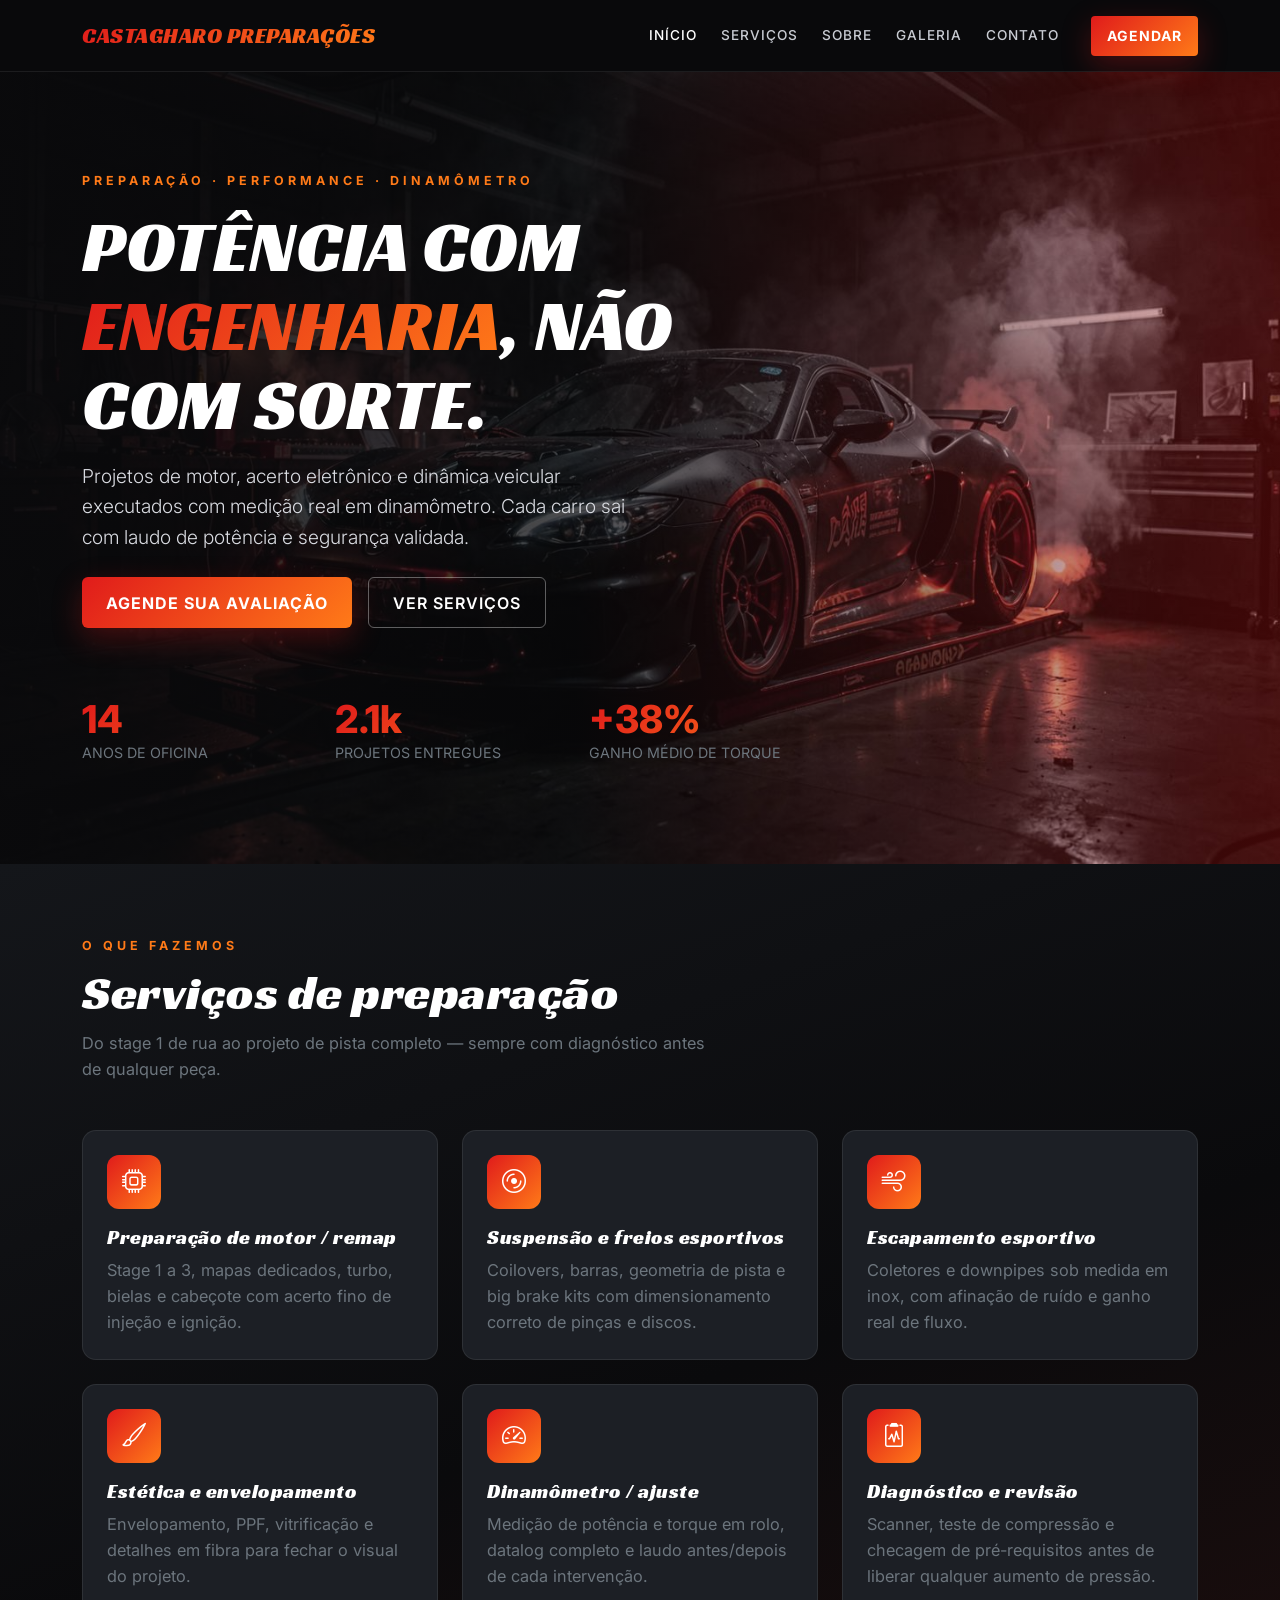
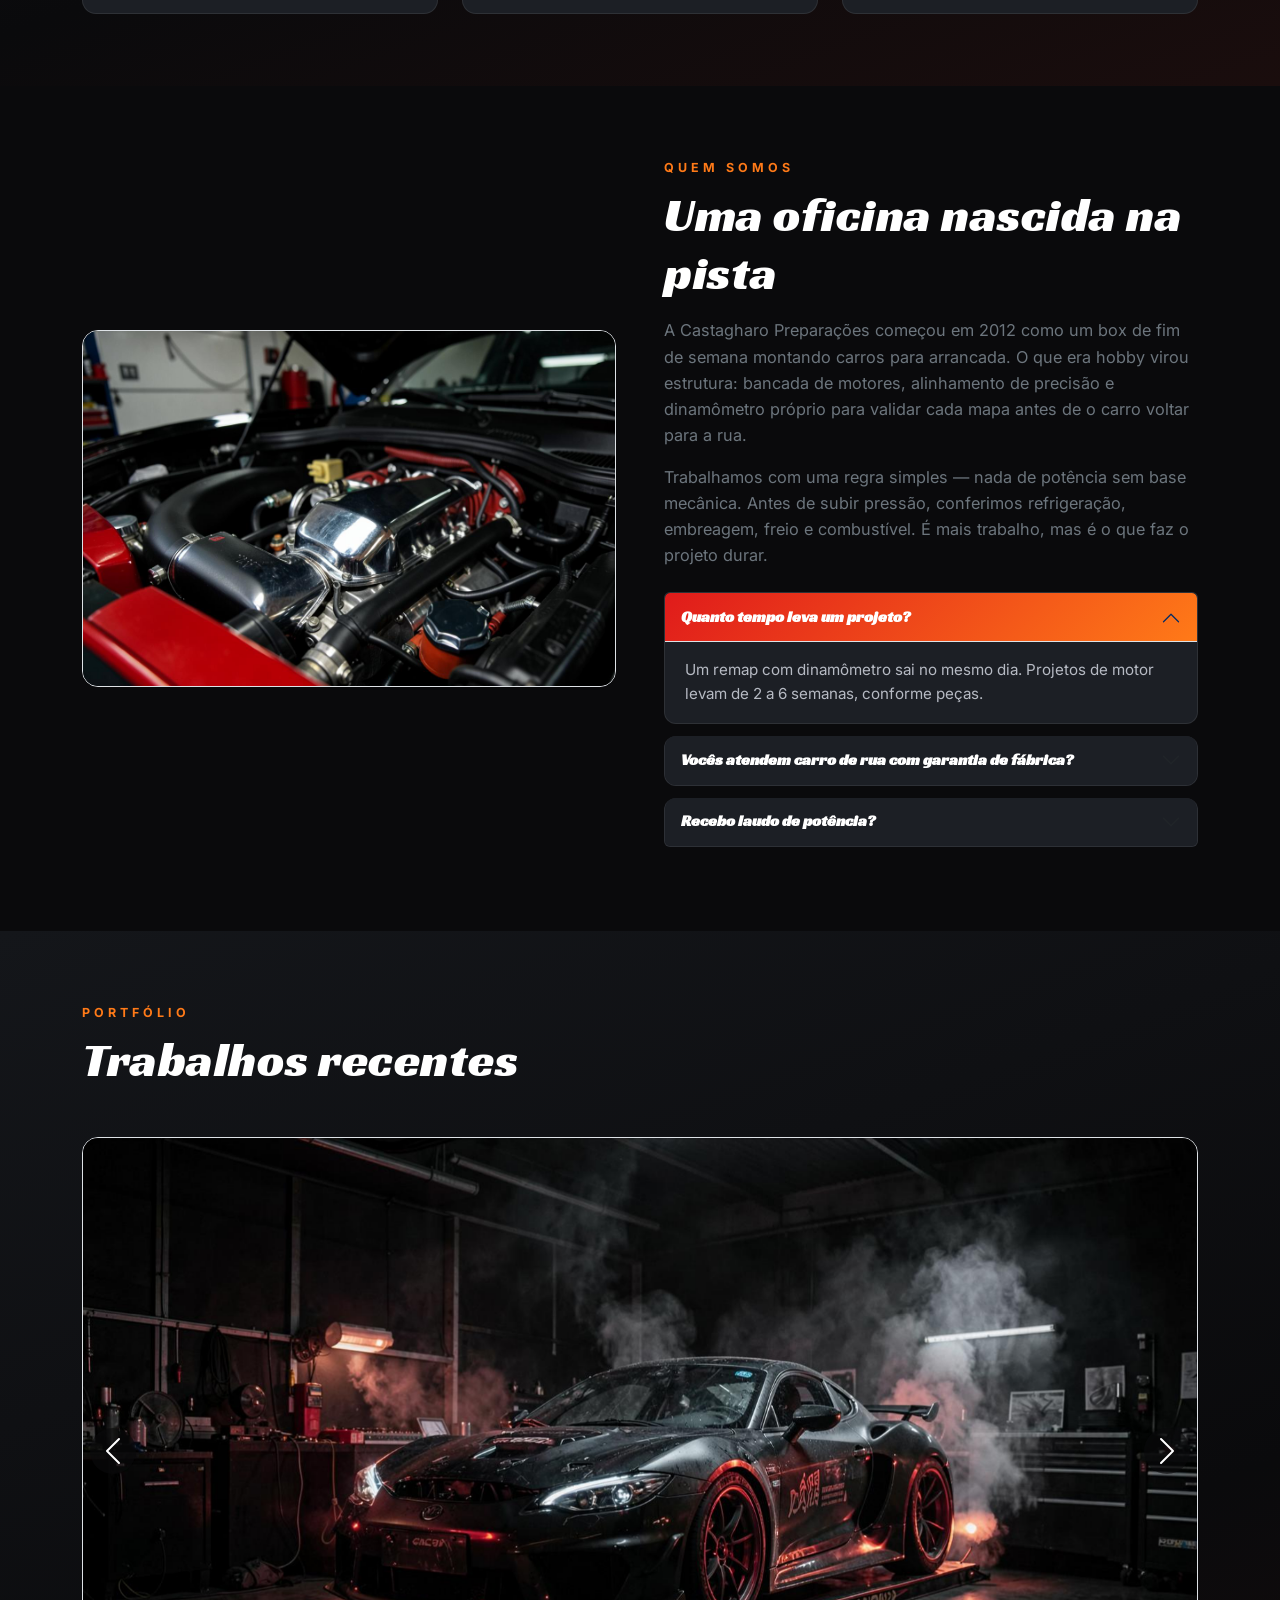
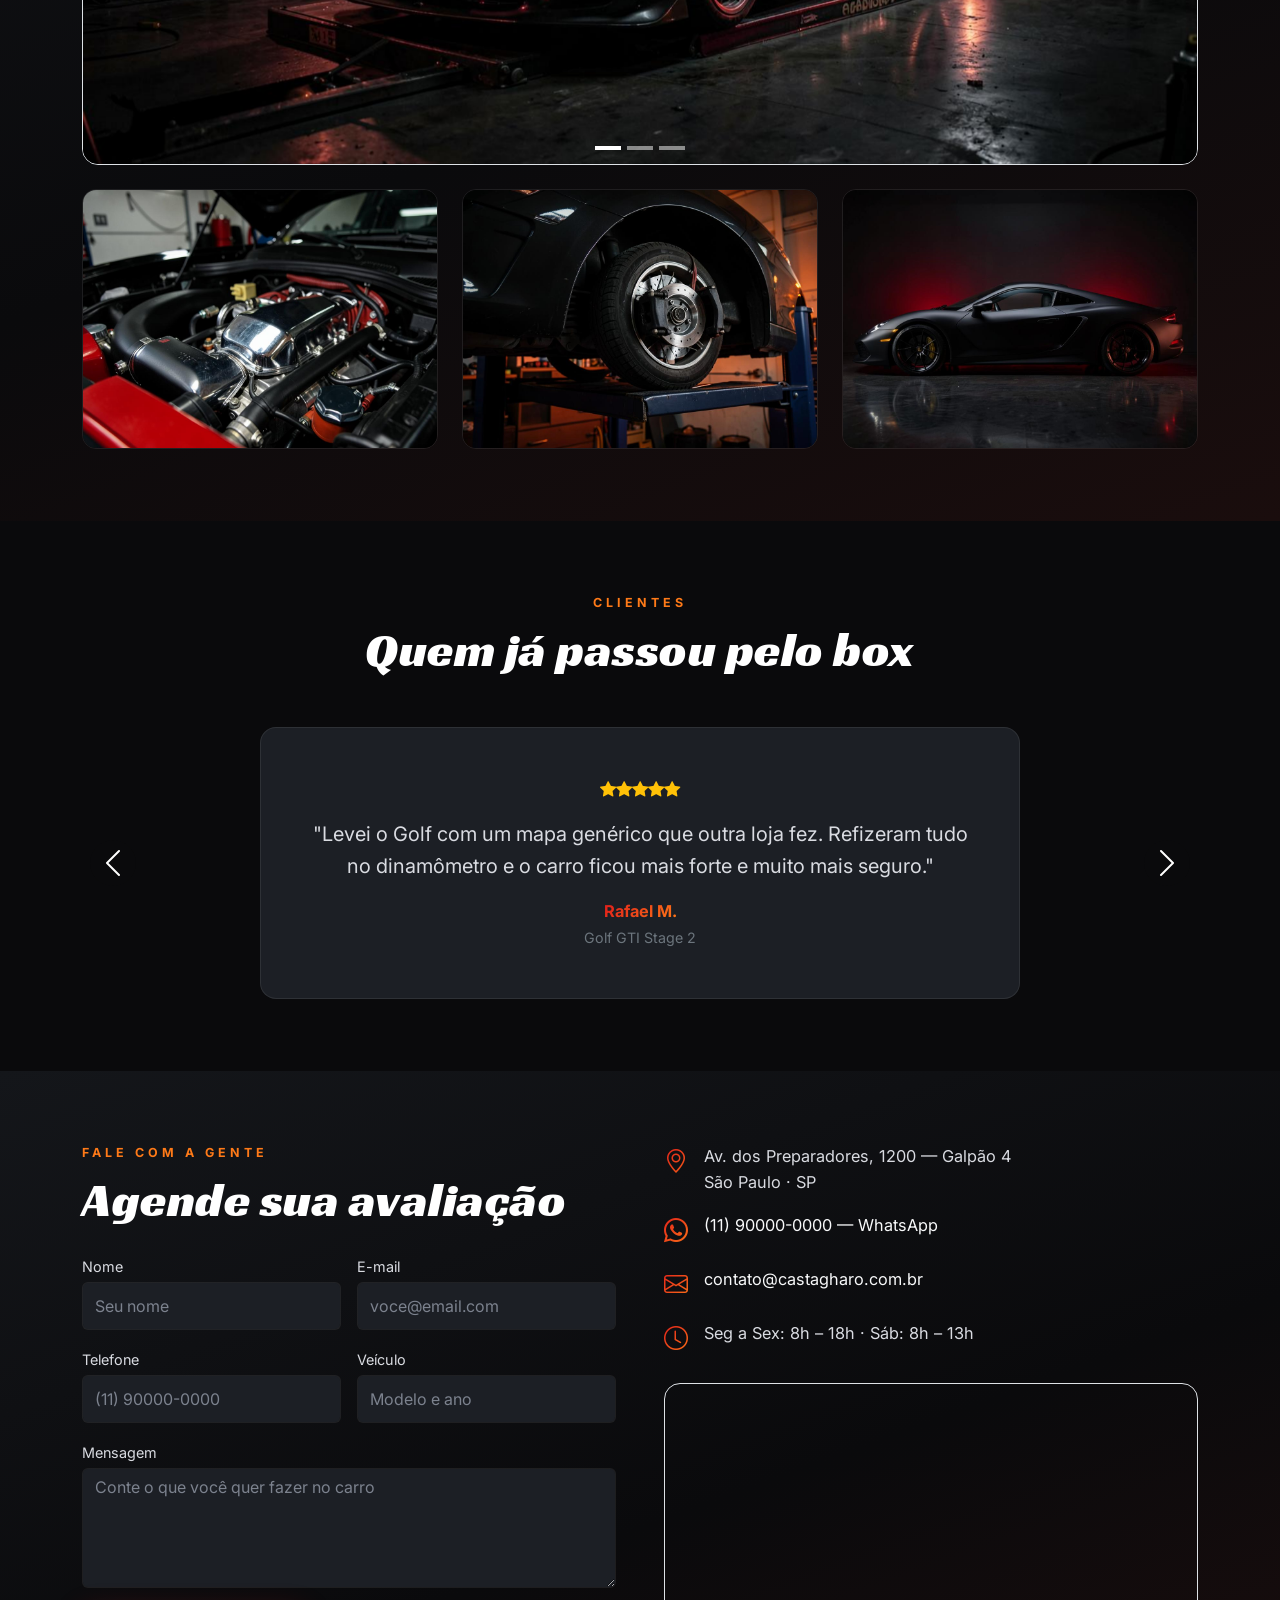
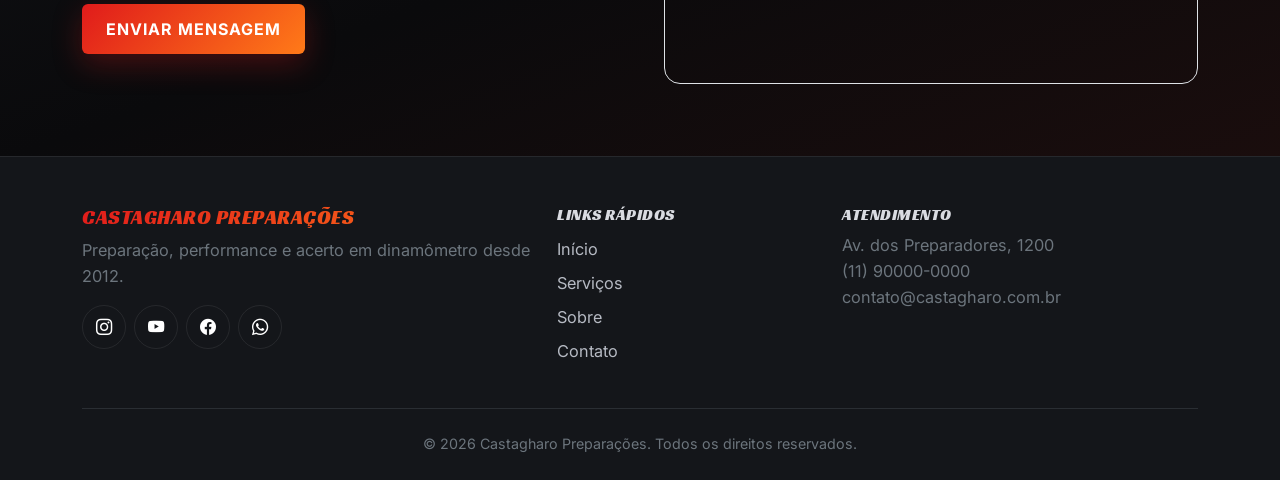
==== commit e1aa8a05: "Ajustados erros de responsividade. #160920262015" ====
--- a/index.html
+++ b/index.html
@@ -55,25 +55,24 @@
           Projetos de motor, acerto eletrônico e dinâmica veicular executados com medição real
           em dinamômetro. Cada carro sai com laudo de potência e segurança validada.
         </p>
-        <!-- Botões: empilhados no celular, lado a lado a partir do tablet -->
-        <div class="d-grid gap-2 d-sm-flex flex-sm-wrap gap-sm-3 justify-content-sm-center justify-content-lg-start">
+        <div class="d-flex flex-wrap gap-3 justify-content-center justify-content-md-start">
           <button class="btn btn-grad" data-bs-toggle="modal" data-bs-target="#modalAgenda">Agende sua avaliação</button>
           <a class="btn btn-outline-light-2" href="#servicos">Ver serviços</a>
         </div>
 
         <!-- Indicadores rápidos -->
-        <div class="row g-3 g-lg-4 mt-4 mt-lg-5 text-center text-lg-start">
+        <div class="row g-4 mt-5 text-center text-md-start">
           <div class="col-4">
             <div class="stat-value text-grad">14</div>
-            <small class="stat-label text-uppercase text-secondary">Anos de oficina</small>
+            <small class="text-uppercase text-secondary">Anos de oficina</small>
           </div>
           <div class="col-4">
             <div class="stat-value text-grad">2.1k</div>
-            <small class="stat-label text-uppercase text-secondary">Projetos entregues</small>
+            <small class="text-uppercase text-secondary">Projetos entregues</small>
           </div>
           <div class="col-4">
             <div class="stat-value text-grad">+38%</div>
-            <small class="stat-label text-uppercase text-secondary">Ganho de torque</small>
+            <small class="text-uppercase text-secondary">Ganho médio de torque</small>
           </div>
         </div>
       </div>
@@ -83,7 +82,7 @@
 
 <!-- ============================= SERVIÇOS ============================== -->
 <section id="servicos" class="py-5 py-lg-6 bg-alt">
-  <div class="container py-2 py-lg-4">
+  <div class="container py-4">
     <div class="row mb-5">
       <div class="col-lg-7">
         <p class="section-label mb-2">O que fazemos</p>
@@ -144,8 +143,8 @@
 
 <!-- ============================== SOBRE ================================ -->
 <section id="sobre" class="py-5 py-lg-6">
-  <div class="container py-2 py-lg-4">
-    <div class="row g-4 g-lg-5 align-items-center">
+  <div class="container py-4">
+    <div class="row g-5 align-items-center">
       <div class="col-lg-6">
         <!-- Imagem ilustrativa (pode ser trocada pela foto real da oficina) -->
         <img src="img/g1.jpg" class="img-fluid rounded-4 border" alt="Motor preparado na bancada da oficina" loading="lazy" />
@@ -204,7 +203,7 @@
 
 <!-- ============================= GALERIA =============================== -->
 <section id="galeria" class="py-5 py-lg-6 bg-alt">
-  <div class="container py-2 py-lg-4">
+  <div class="container py-4">
     <div class="row align-items-end mb-5">
       <div class="col-lg-8">
         <p class="section-label mb-2">Portfólio</p>
@@ -290,30 +289,30 @@
 
 <!-- ============================= CONTATO =============================== -->
 <section id="contato" class="py-5 py-lg-6 bg-alt">
-  <div class="container py-2 py-lg-4">
-    <div class="row g-4 g-lg-5">
+  <div class="container py-4">
+    <div class="row g-5">
       <div class="col-lg-6">
         <p class="section-label mb-2">Fale com a gente</p>
         <h2 class="display-5 mb-4">Agende sua avaliação</h2>
 
         <!-- Formulário com validação nativa do Bootstrap -->
         <form class="row g-3 needs-validation" novalidate>
-          <div class="col-sm-6">
+          <div class="col-md-6">
             <label class="form-label" for="nome">Nome</label>
             <input type="text" class="form-control" id="nome" placeholder="Seu nome" required />
             <div class="invalid-feedback">Informe seu nome.</div>
           </div>
-          <div class="col-sm-6">
+          <div class="col-md-6">
             <label class="form-label" for="email">E-mail</label>
             <input type="email" class="form-control" id="email" placeholder="voce@email.com" required />
             <div class="invalid-feedback">Informe um e-mail válido.</div>
           </div>
-          <div class="col-sm-6">
+          <div class="col-md-6">
             <label class="form-label" for="tel">Telefone</label>
             <input type="tel" class="form-control" id="tel" placeholder="(11) 90000-0000" required />
             <div class="invalid-feedback">Informe um telefone.</div>
           </div>
-          <div class="col-sm-6">
+          <div class="col-md-6">
             <label class="form-label" for="carro">Veículo</label>
             <input type="text" class="form-control" id="carro" placeholder="Modelo e ano" />
           </div>
@@ -329,7 +328,7 @@
       </div>
 
       <div class="col-lg-6">
-        <ul class="list-unstyled contact-list mb-4">
+        <ul class="list-unstyled mb-4">
           <li class="d-flex gap-3 mb-3"><i class="bi bi-geo-alt fs-4 text-grad"></i>
             <span>Av. dos Preparadores, 1200 — Galpão 4<br />São Paulo · SP</span></li>
           <li class="d-flex gap-3 mb-3"><i class="bi bi-whatsapp fs-4 text-grad"></i>
@@ -405,7 +404,6 @@
 </div>
 
 <!-- Bootstrap Bundle JS (inclui Popper) -->
-<a class="wa-float" href="https://wa.me/5511900000000" aria-label="Falar no WhatsApp"><i class="bi bi-whatsapp"></i></a>
 <script src="https://cdn.jsdelivr.net/npm/bootstrap@5.3.3/dist/js/bootstrap.bundle.min.js"></script>
 <!-- JS mínimo: ativa a validação nativa do Bootstrap no formulário -->
 <script>
--- a/style.css
+++ b/style.css
@@ -262,8 +262,11 @@
 
 /* --- Footer ------------------------------------------------------------- */
 footer { background-color: var(--cp-graphite); border-top: 1px solid var(--cp-line); }
+/* Evita que e-mail/telefone longos estourem a coluna no celular */
+footer li, footer a, footer p { overflow-wrap: anywhere; }
 footer a { color: #b6bac3; text-decoration: none; display: inline-block; padding: 0.25rem 0; }
 footer a:hover { color: var(--cp-orange); }
+
 .social-link {
   width: 44px; height: 44px;
   display: inline-grid; place-items: center;
@@ -286,9 +289,13 @@
   background: #25d366;
   color: #fff;
   font-size: 1.6rem;
+  line-height: 1;          /* evita o ícone cortado no celular */
+  overflow: hidden;
   box-shadow: 0 8px 24px rgba(0, 0, 0, 0.45);
 }
+.wa-float i { line-height: 1; display: block; }
 .wa-float:hover { color: #fff; filter: brightness(1.05); }
+
 
 /* ======================= TABLET (≥576px) ================================ */
 @media (min-width: 576px) {
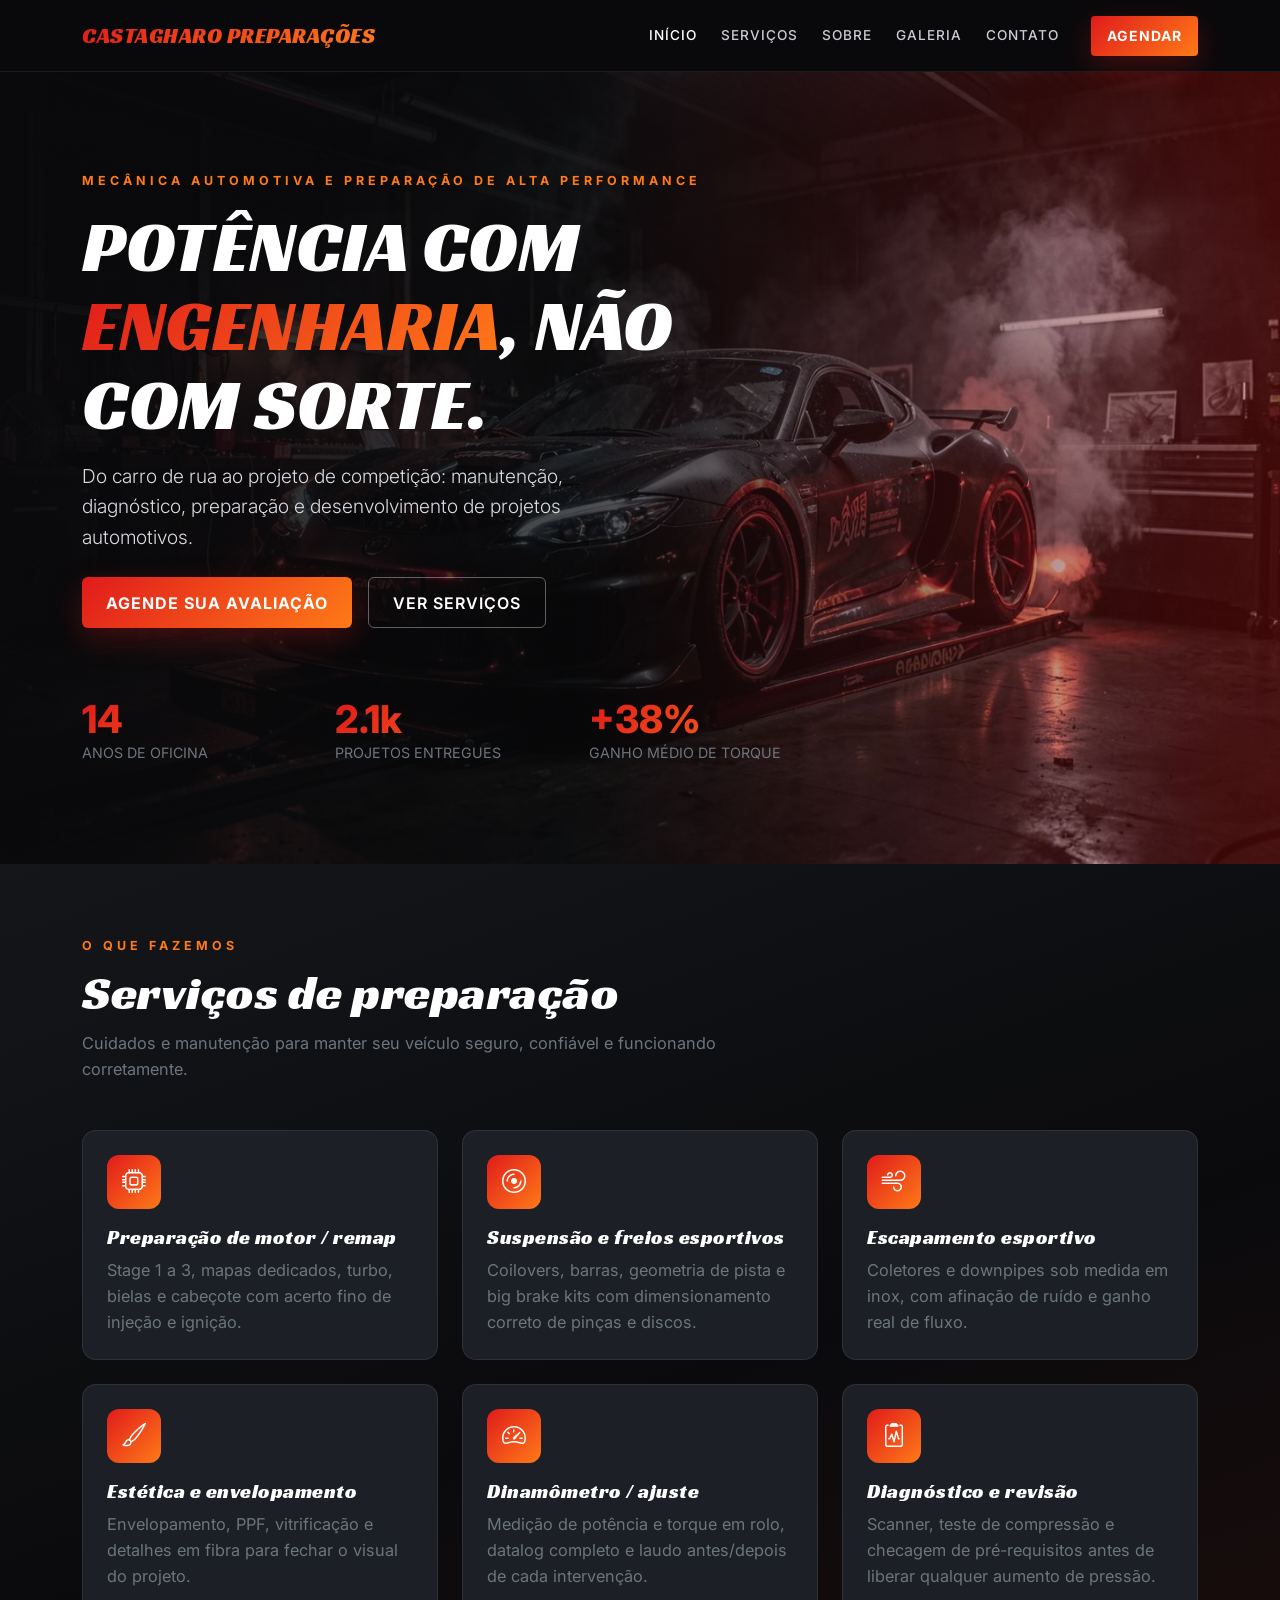
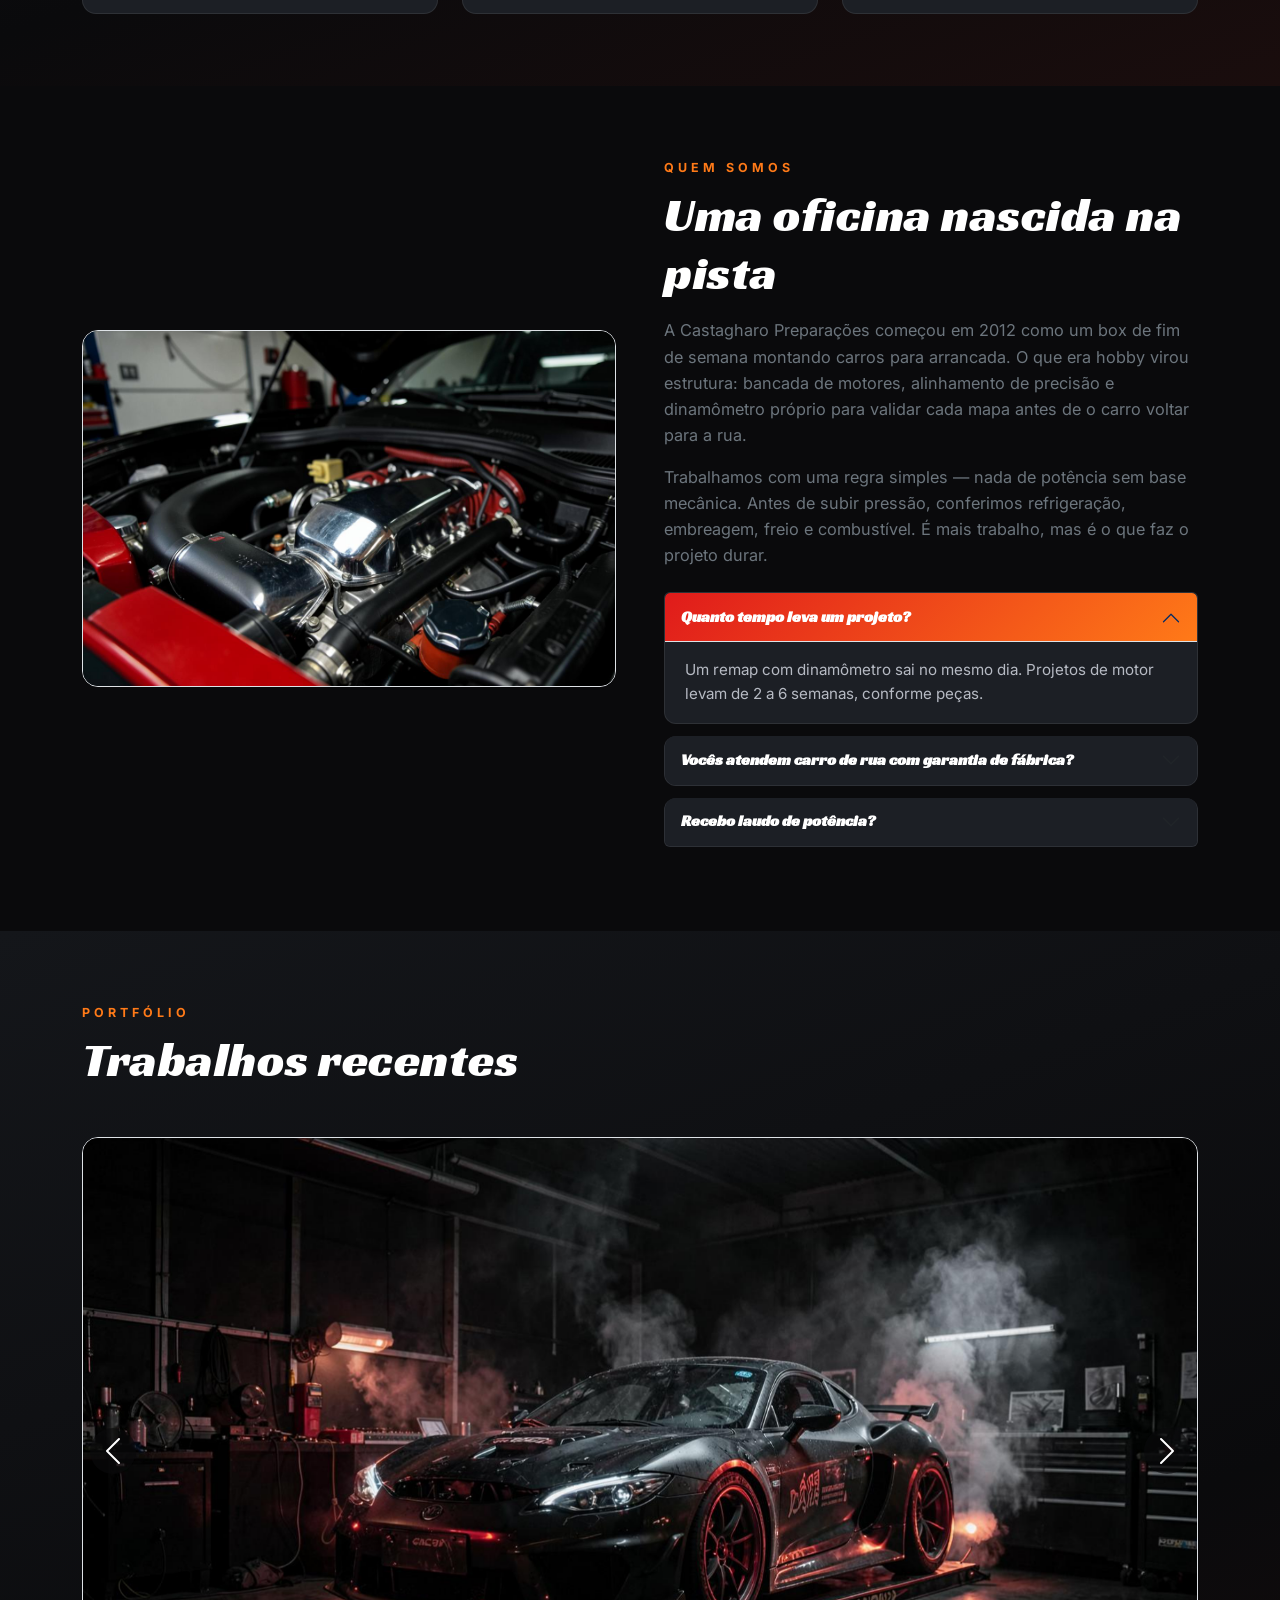
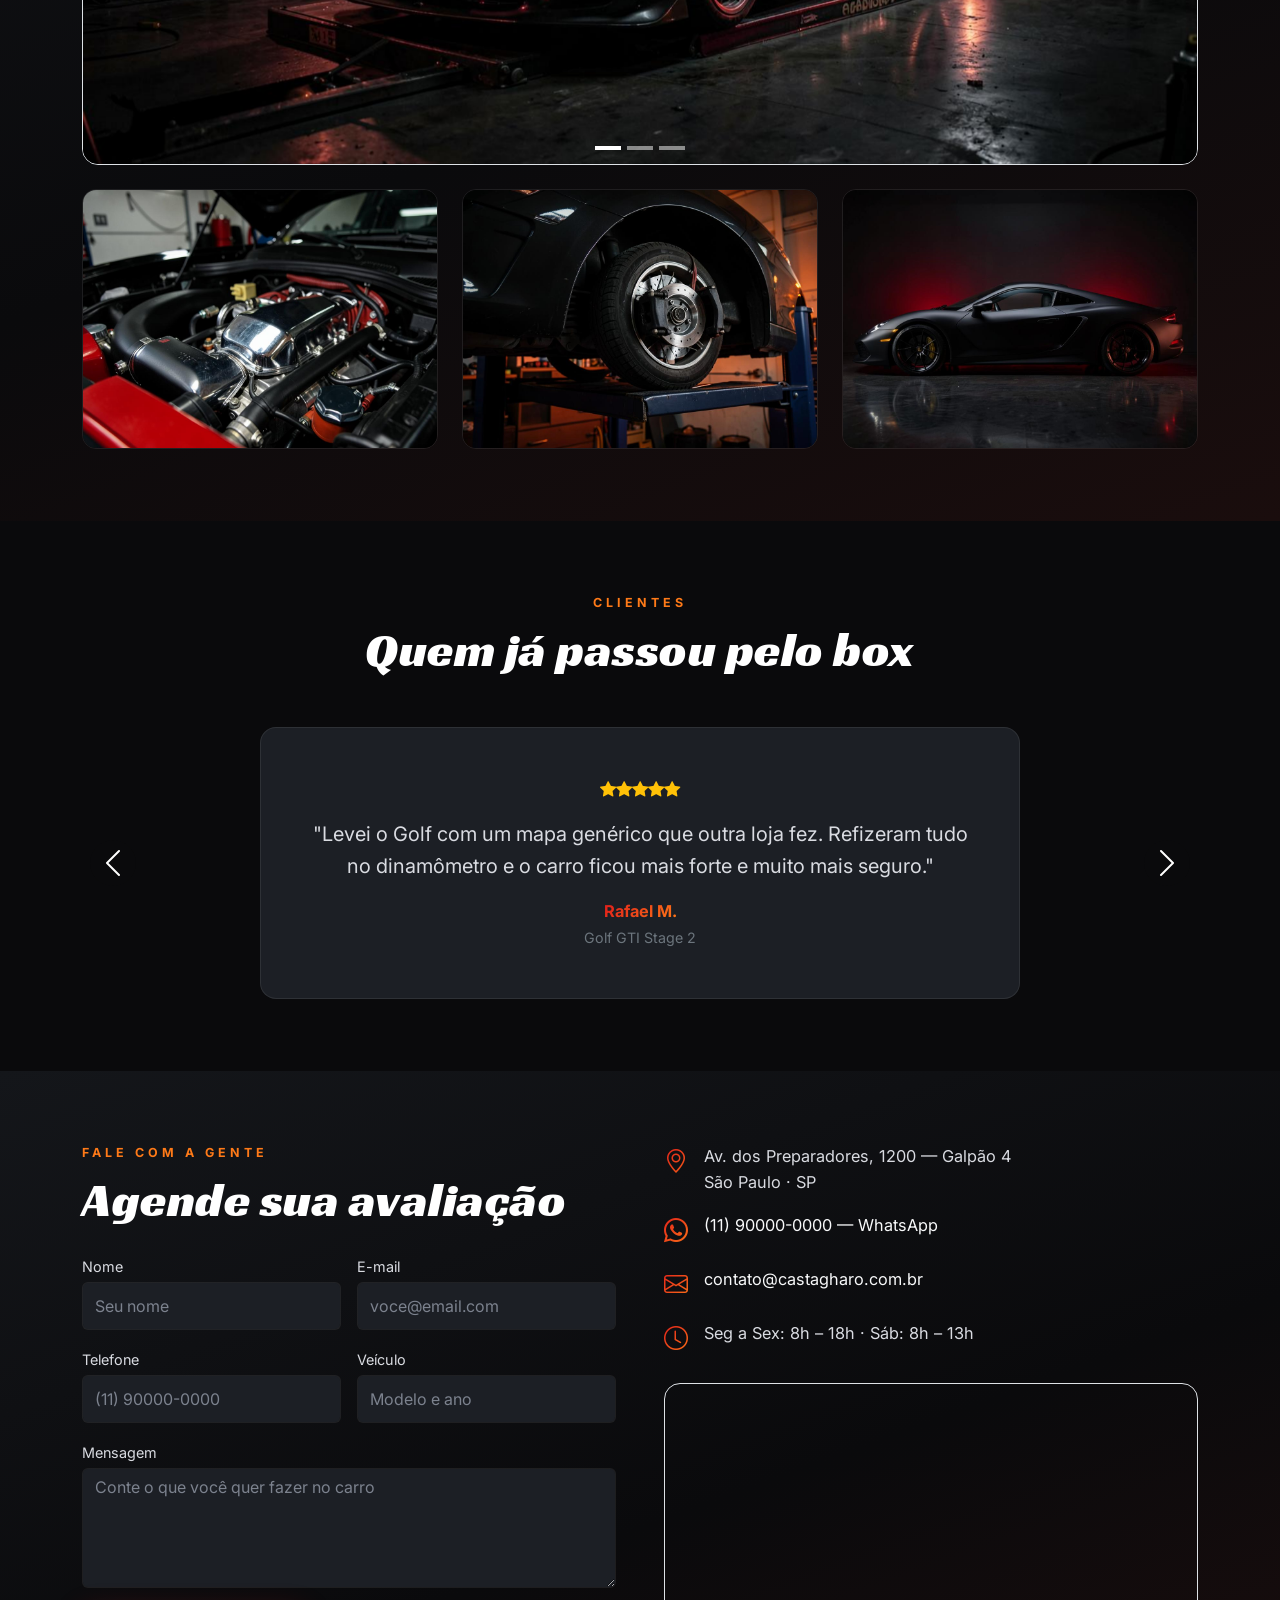
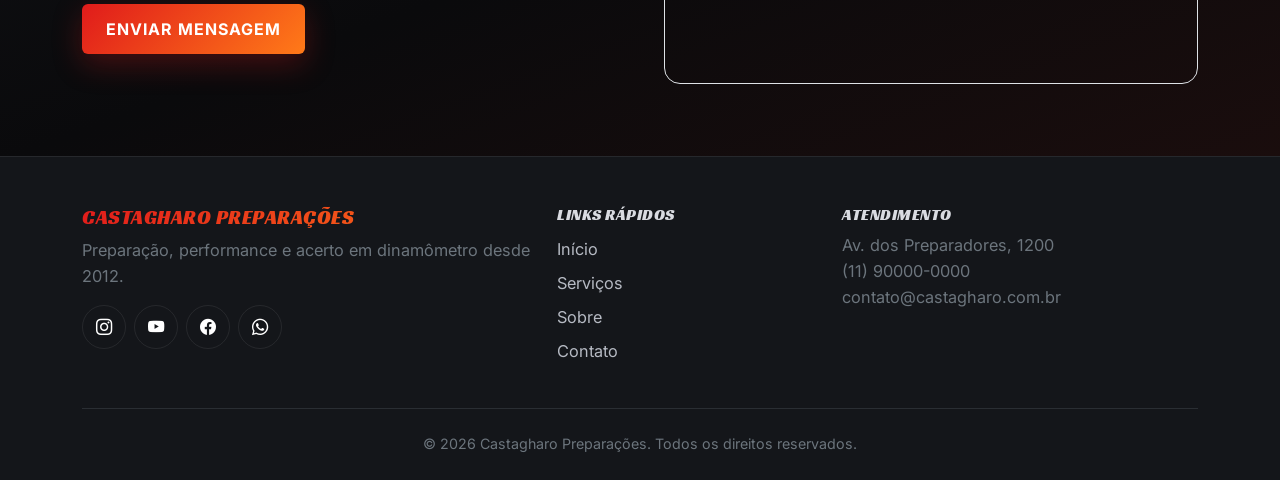
==== commit eb1363fc: "Alterados textos do hero e da sessão de serviços. #220920261856" ====
--- a/index.html
+++ b/index.html
@@ -5,16 +5,11 @@
   <meta name="viewport" content="width=device-width, initial-scale=1" />
   <title>Castagharo Preparações | Performance e Preparação Automotiva</title>
   <meta name="description" content="Oficina especializada em preparação e performance: remap de motor, suspensão esportiva, escapamento, envelopamento e acerto em dinamômetro." />
-
-  <!-- Bootstrap Icons (CDN) -->
   <link rel="stylesheet" href="https://cdn.jsdelivr.net/npm/bootstrap-icons@1.11.3/font/bootstrap-icons.min.css" />
-  <!-- Bootstrap 5 CSS (CDN) -->
   <link href="https://cdn.jsdelivr.net/npm/bootstrap@5.3.3/dist/css/bootstrap.min.css" rel="stylesheet" />
-  <!-- Google Fonts -->
   <link rel="preconnect" href="https://fonts.googleapis.com" />
   <link rel="preconnect" href="https://fonts.gstatic.com" crossorigin />
   <link href="https://fonts.googleapis.com/css2?family=Racing+Sans+One&family=Inter:wght@400;500;700;800&display=swap" rel="stylesheet" />
-  <!-- CSS customizado (apenas ajustes visuais) -->
   <link rel="stylesheet" href="style.css" />
 </head>
 <body>
@@ -49,11 +44,10 @@
   <div class="container">
     <div class="row">
       <div class="col-lg-8">
-        <p class="section-label mb-3">Preparação · Performance · Dinamômetro</p>
+        <p class="section-label mb-3">Mecânica automotiva e preparação de alta performance</p>
         <h1 class="display-3 mb-3">POTÊNCIA COM <span class="text-grad">ENGENHARIA</span>, NÃO COM SORTE.</h1>
         <p class="lead mb-4" style="max-width: 560px">
-          Projetos de motor, acerto eletrônico e dinâmica veicular executados com medição real
-          em dinamômetro. Cada carro sai com laudo de potência e segurança validada.
+          Do carro de rua ao projeto de competição: manutenção, diagnóstico, preparação e desenvolvimento de projetos automotivos.
         </p>
         <div class="d-flex flex-wrap gap-3 justify-content-center justify-content-md-start">
           <button class="btn btn-grad" data-bs-toggle="modal" data-bs-target="#modalAgenda">Agende sua avaliação</button>
@@ -88,7 +82,7 @@
         <p class="section-label mb-2">O que fazemos</p>
         <h2 class="display-5">Serviços de preparação</h2>
         <p class="text-secondary mb-0">
-          Do stage 1 de rua ao projeto de pista completo — sempre com diagnóstico antes de qualquer peça.
+          Cuidados e manutenção para manter seu veículo seguro, confiável e funcionando corretamente.
         </p>
       </div>
     </div>
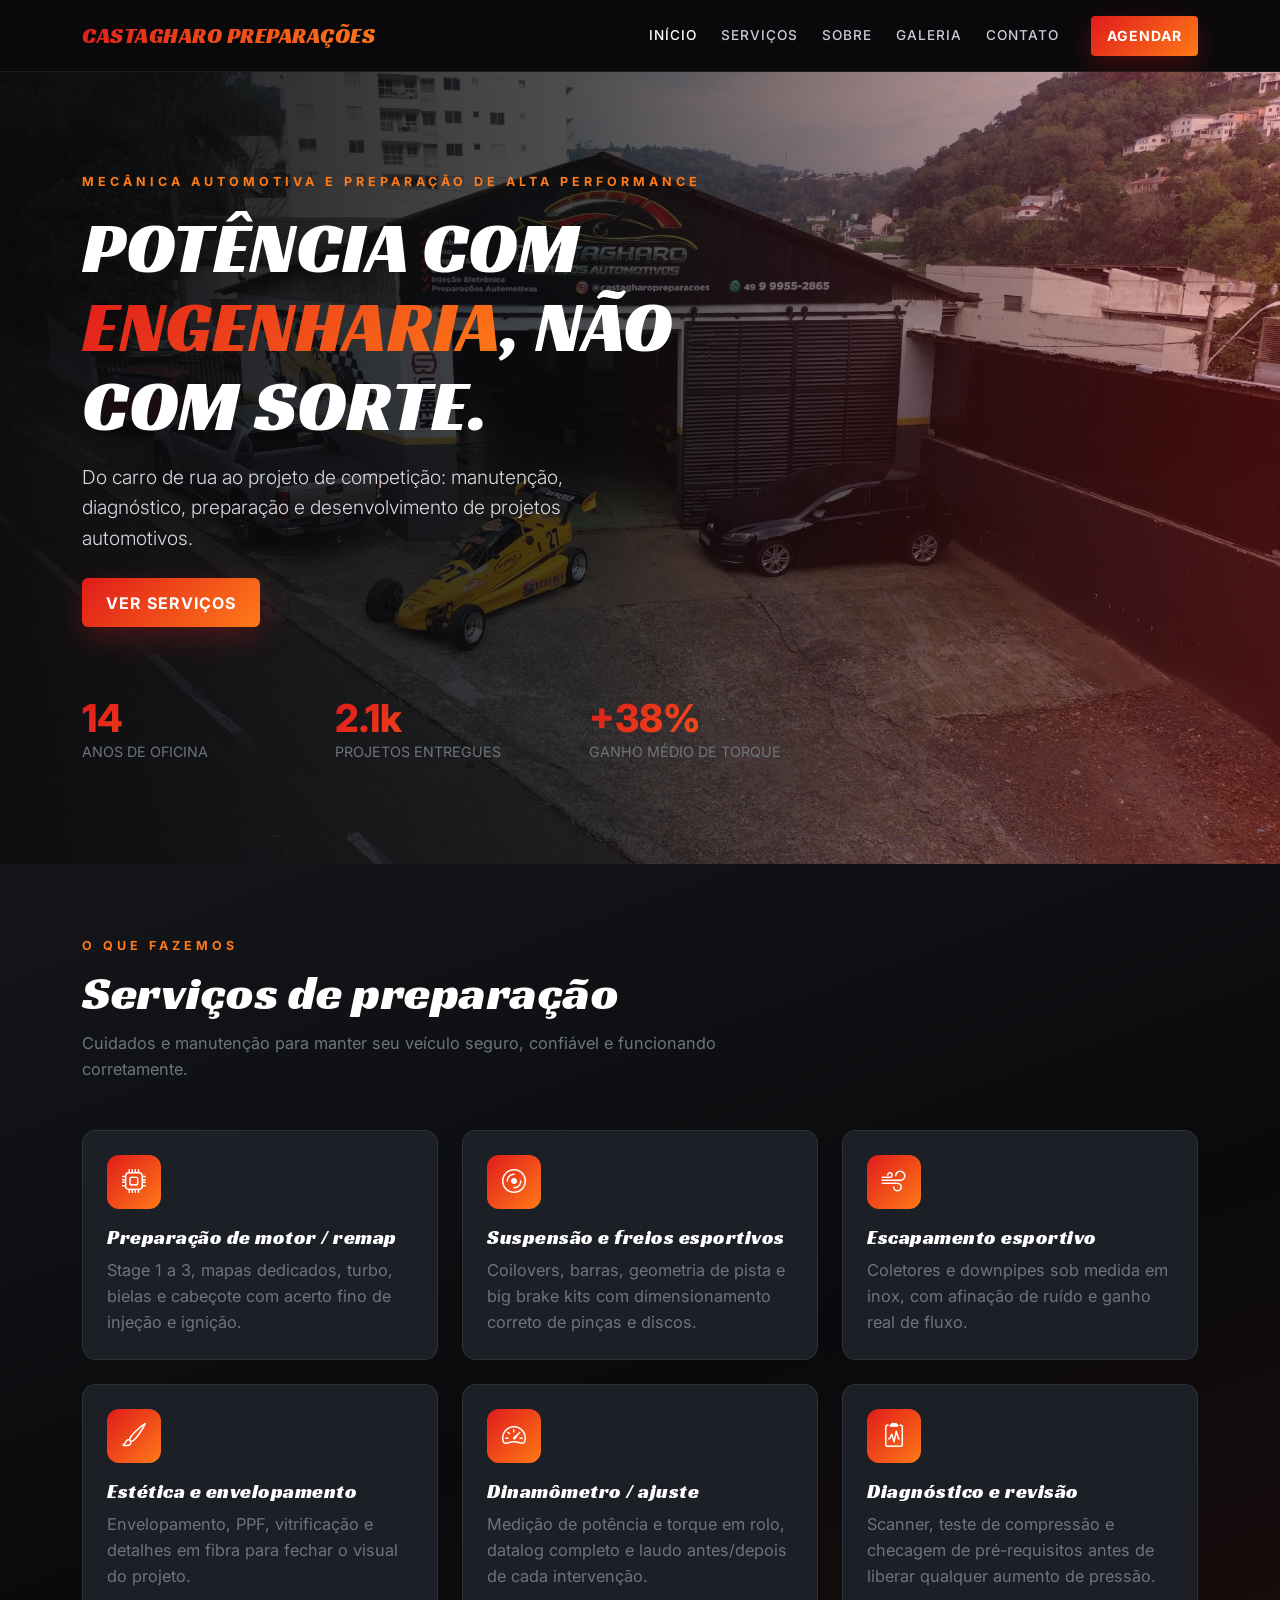
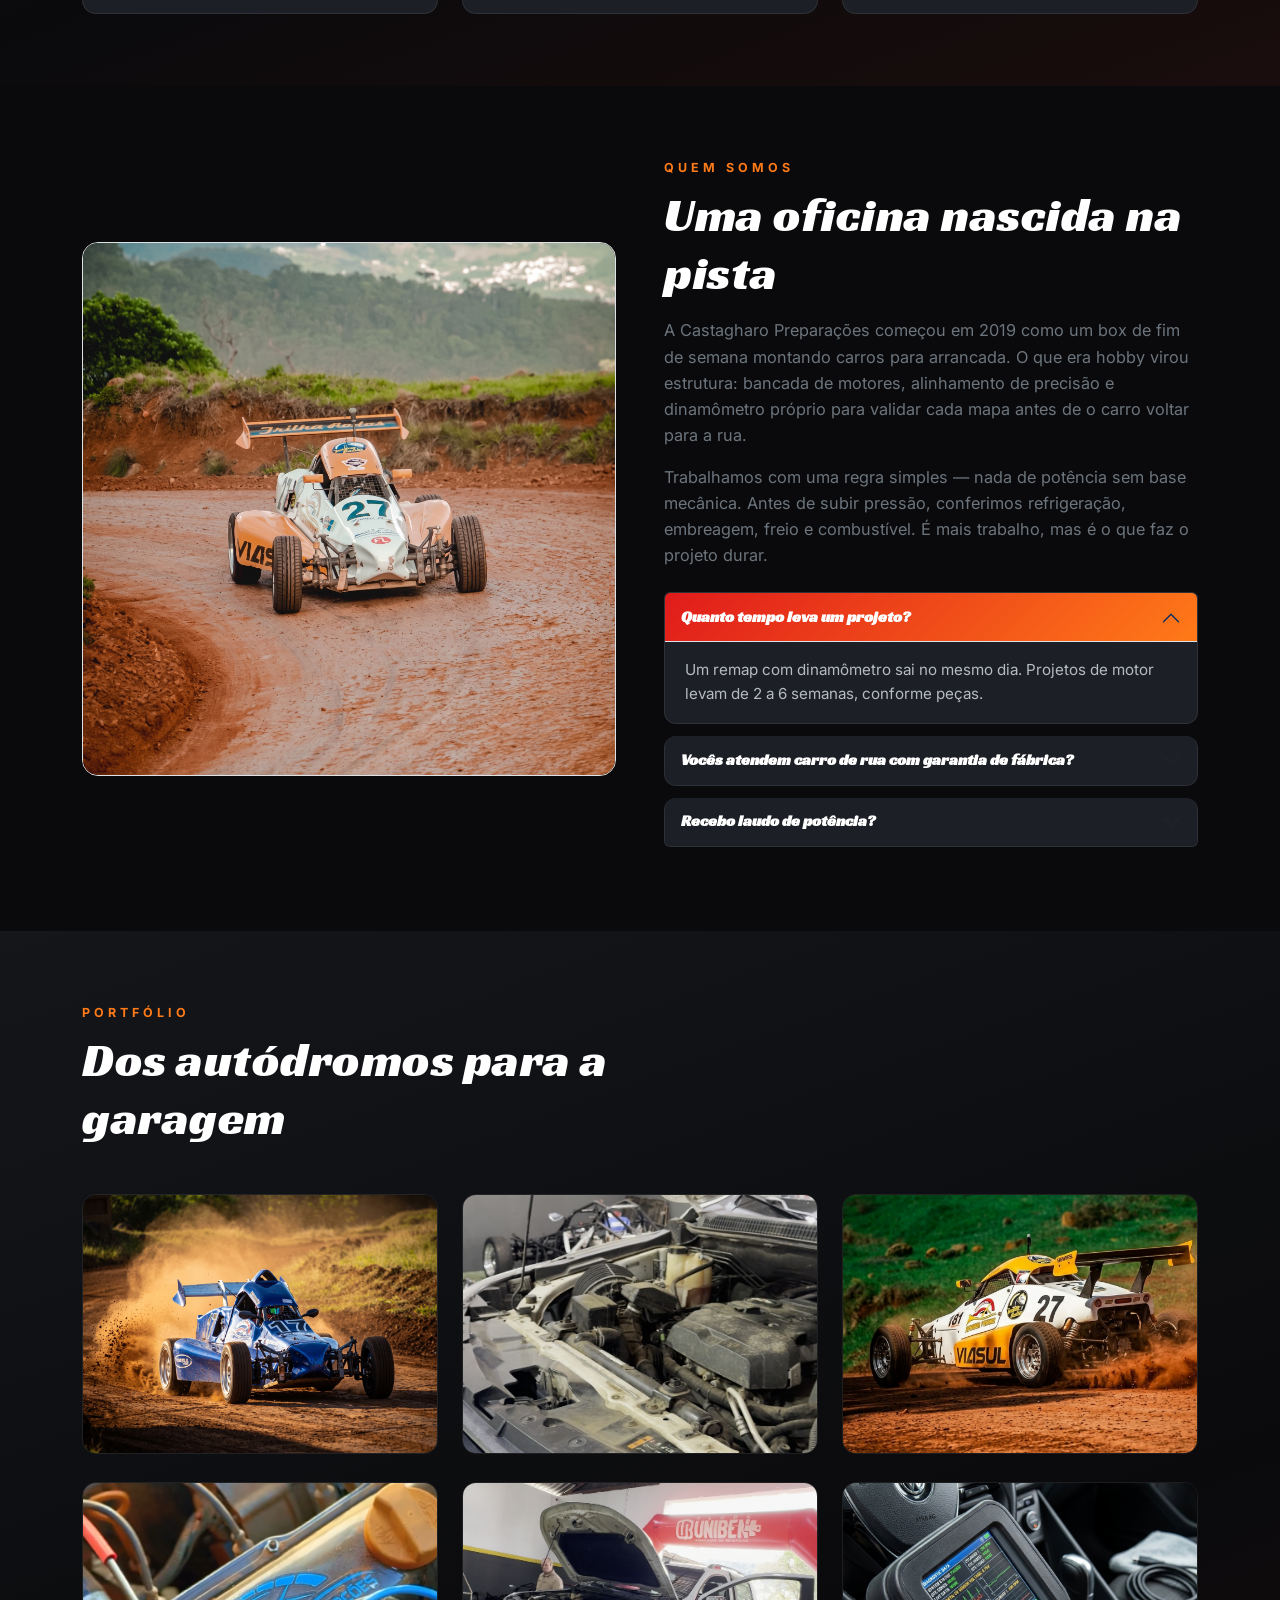
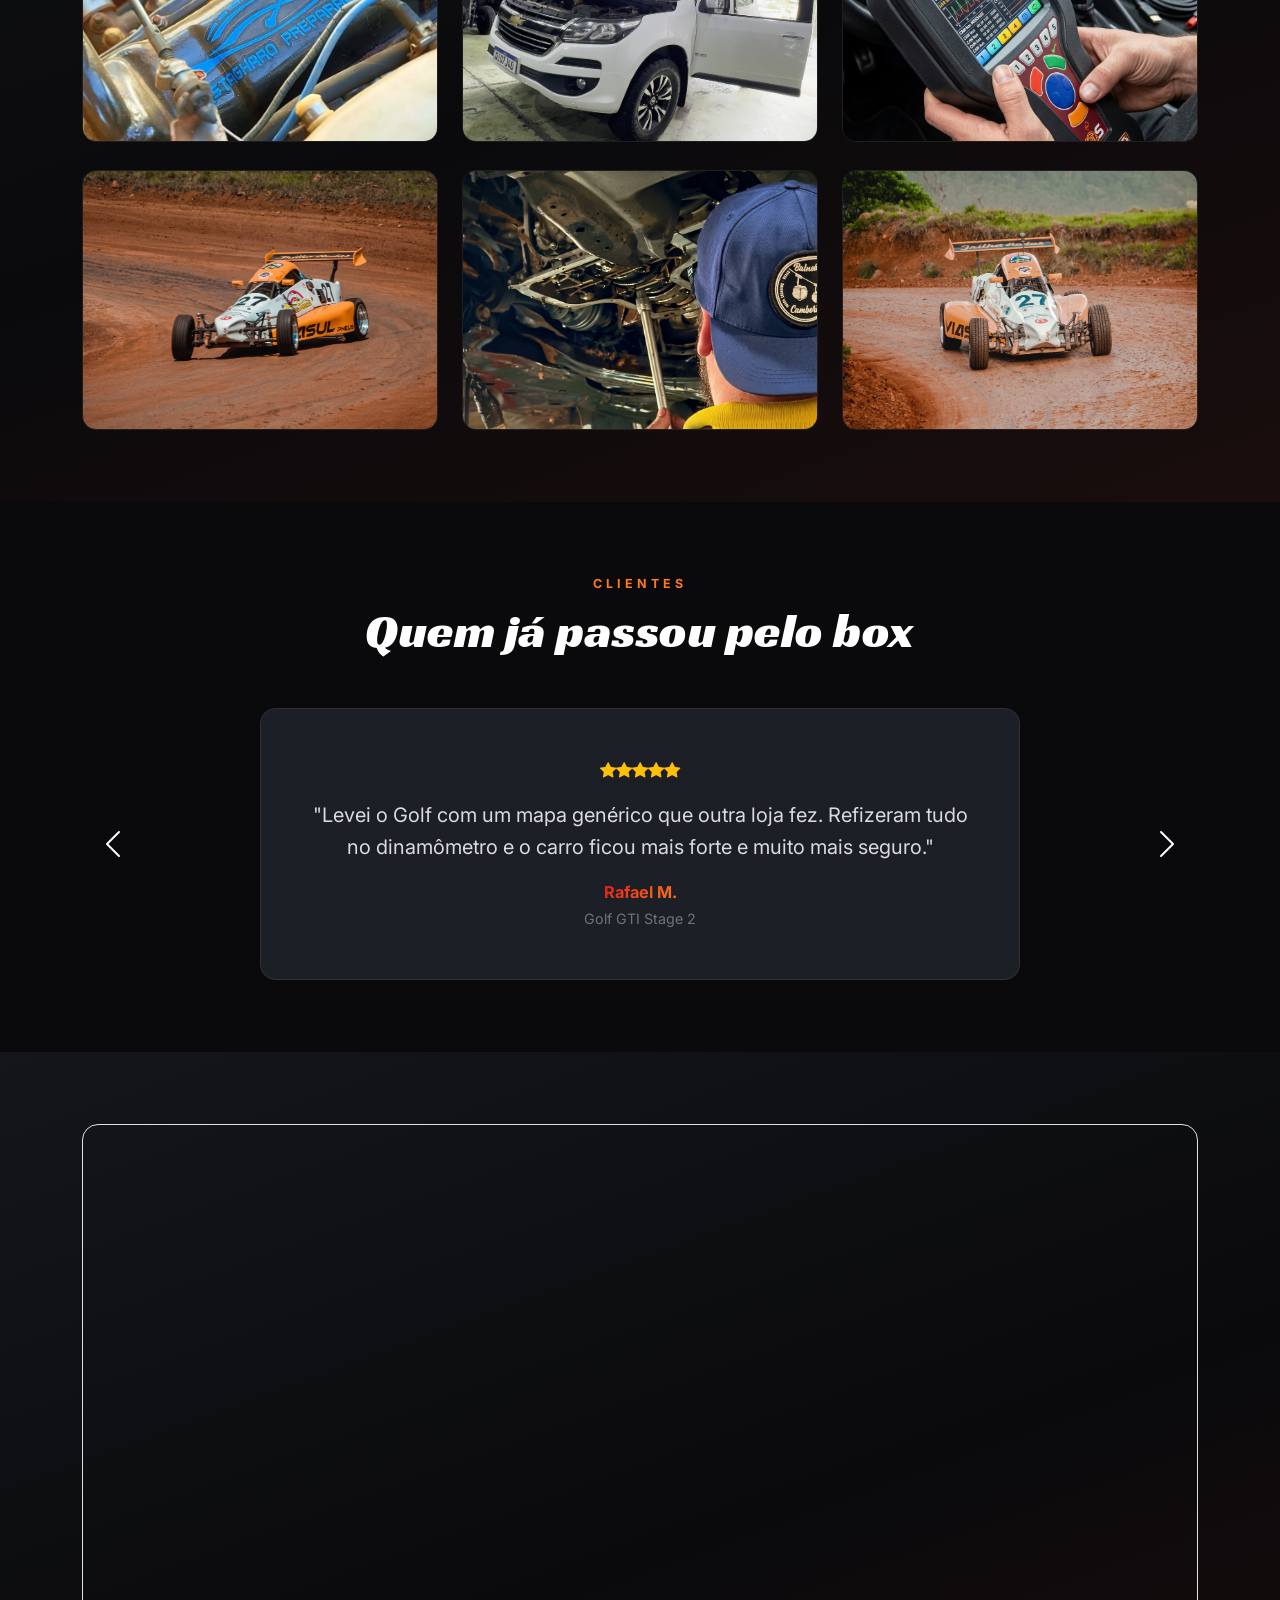
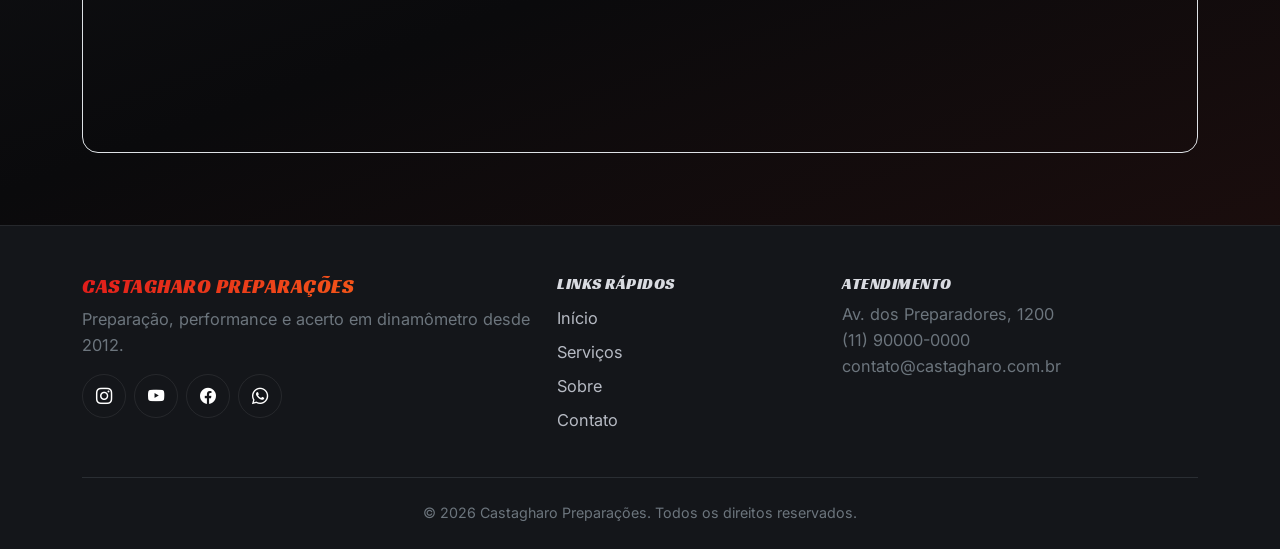
==== commit 3ae83900: "Adicionadas novas imagens no projeto. #280920262031" ====
--- a/index.html
+++ b/index.html
@@ -50,8 +50,7 @@
           Do carro de rua ao projeto de competição: manutenção, diagnóstico, preparação e desenvolvimento de projetos automotivos.
         </p>
         <div class="d-flex flex-wrap gap-3 justify-content-center justify-content-md-start">
-          <button class="btn btn-grad" data-bs-toggle="modal" data-bs-target="#modalAgenda">Agende sua avaliação</button>
-          <a class="btn btn-outline-light-2" href="#servicos">Ver serviços</a>
+          <a href="#servicos" class="btn btn-grad">Ver serviços</a>        
         </div>
 
         <!-- Indicadores rápidos -->
@@ -75,7 +74,7 @@
 </header>
 
 <!-- ============================= SERVIÇOS ============================== -->
-<section id="servicos" class="py-5 py-lg-6 bg-alt">
+<section id="servicos" tabindex="-1" class="py-5 py-lg-6 bg-alt">
   <div class="container py-4">
     <div class="row mb-5">
       <div class="col-lg-7">
@@ -141,13 +140,13 @@
     <div class="row g-5 align-items-center">
       <div class="col-lg-6">
         <!-- Imagem ilustrativa (pode ser trocada pela foto real da oficina) -->
-        <img src="img/g1.jpg" class="img-fluid rounded-4 border" alt="Motor preparado na bancada da oficina" loading="lazy" />
+        <img src="img/img12.jpg" class="img-fluid rounded-4 border" alt="Motor preparado na bancada da oficina" loading="lazy" />
       </div>
       <div class="col-lg-6">
         <p class="section-label mb-2">Quem somos</p>
         <h2 class="display-5 mb-3">Uma oficina nascida na pista</h2>
         <p class="text-secondary">
-          A Castagharo Preparações começou em 2012 como um box de fim de semana montando carros para
+          A Castagharo Preparações começou em 2019 como um box de fim de semana montando carros para
           arrancada. O que era hobby virou estrutura: bancada de motores, alinhamento de precisão e
           dinamômetro próprio para validar cada mapa antes de o carro voltar para a rua.
         </p>
@@ -201,12 +200,12 @@
     <div class="row align-items-end mb-5">
       <div class="col-lg-8">
         <p class="section-label mb-2">Portfólio</p>
-        <h2 class="display-5 mb-0">Trabalhos recentes</h2>
+        <h2 class="display-5 mb-0">Dos autódromos para a garagem</h2>
       </div>
     </div>
 
     <!-- Carrossel nativo do Bootstrap -->
-    <div id="carrosselGaleria" class="carousel slide mb-4" data-bs-ride="carousel">
+    <!--<div id="carrosselGaleria" class="carousel slide mb-4" data-bs-ride="carousel">
       <div class="carousel-indicators">
         <button type="button" data-bs-target="#carrosselGaleria" data-bs-slide-to="0" class="active" aria-label="Slide 1"></button>
         <button type="button" data-bs-target="#carrosselGaleria" data-bs-slide-to="1" aria-label="Slide 2"></button>
@@ -214,7 +213,7 @@
       </div>
       <div class="carousel-inner rounded-4 overflow-hidden border">
         <div class="carousel-item active">
-          <img src="img/hero.jpg" class="d-block w-100" alt="Carro em teste de dinamômetro" />
+          <img src="img/img7.jpg" class="d-block w-100" alt="Carro em teste de dinamômetro" />
         </div>
         <div class="carousel-item">
           <img src="img/g3.jpg" class="d-block w-100" alt="Esportivo envelopado em preto fosco" />
@@ -229,13 +228,23 @@
       <button class="carousel-control-next" type="button" data-bs-target="#carrosselGaleria" data-bs-slide="next">
         <span class="carousel-control-next-icon"></span><span class="visually-hidden">Próximo</span>
       </button>
-    </div>
+    </div>-->
 
     <!-- Grid de imagens complementar -->
     <div class="row g-4">
-      <div class="col-md-4"><img src="img/g1.jpg" class="gallery-img" alt="Motor com admissão preparada" loading="lazy" /></div>
-      <div class="col-md-4"><img src="img/g2.jpg" class="gallery-img" alt="Freio esportivo em carro no elevador" loading="lazy" /></div>
-      <div class="col-md-4"><img src="img/g3.jpg" class="gallery-img" alt="Esportivo preto em estúdio" loading="lazy" /></div>
+      <div class="col-md-4"><img src="img/img8.jpg" class="gallery-img" alt="Freio esportivo em carro no elevador" loading="lazy" /></div>
+      <div class="col-md-4"><img src="img/img2.jpg" class="gallery-img" alt="Motor com admissão preparada" loading="lazy" /></div>
+      <div class="col-md-4"><img src="img/img7.jpg" class="gallery-img" alt="Motor com admissão preparada" loading="lazy" /></div>      
+    </div>
+    <div class="row g-4 mt-1">
+      <div class="col-md-4"><img src="img/img10.jpg" class="gallery-img" alt="Esportivo preto em estúdio" loading="lazy" /></div>
+      <div class="col-md-4"><img src="img/img1.png" class="gallery-img" alt="Freio esportivo em carro no elevador" loading="lazy" /></div>
+      <div class="col-md-4"><img src="img/img11.jpg" class="gallery-img" alt="Esportivo preto em estúdio" loading="lazy" /></div>
+    </div>
+    <div class="row g-4 mt-1">
+      <div class="col-md-4"><img src="img/img5.jpg" class="gallery-img" alt="Motor com admissão preparada" loading="lazy" /></div>      
+      <div class="col-md-4"><img src="img/img9.jpg" class="gallery-img" alt="Freio esportivo em carro no elevador" loading="lazy" /></div>
+      <div class="col-md-4"><img src="img/img12.jpg" class="gallery-img" alt="Freio esportivo em carro no elevador" loading="lazy" /></div>
     </div>
   </div>
 </section>
@@ -283,56 +292,7 @@
 
 <!-- ============================= CONTATO =============================== -->
 <section id="contato" class="py-5 py-lg-6 bg-alt">
-  <div class="container py-4">
-    <div class="row g-5">
-      <div class="col-lg-6">
-        <p class="section-label mb-2">Fale com a gente</p>
-        <h2 class="display-5 mb-4">Agende sua avaliação</h2>
-
-        <!-- Formulário com validação nativa do Bootstrap -->
-        <form class="row g-3 needs-validation" novalidate>
-          <div class="col-md-6">
-            <label class="form-label" for="nome">Nome</label>
-            <input type="text" class="form-control" id="nome" placeholder="Seu nome" required />
-            <div class="invalid-feedback">Informe seu nome.</div>
-          </div>
-          <div class="col-md-6">
-            <label class="form-label" for="email">E-mail</label>
-            <input type="email" class="form-control" id="email" placeholder="voce@email.com" required />
-            <div class="invalid-feedback">Informe um e-mail válido.</div>
-          </div>
-          <div class="col-md-6">
-            <label class="form-label" for="tel">Telefone</label>
-            <input type="tel" class="form-control" id="tel" placeholder="(11) 90000-0000" required />
-            <div class="invalid-feedback">Informe um telefone.</div>
-          </div>
-          <div class="col-md-6">
-            <label class="form-label" for="carro">Veículo</label>
-            <input type="text" class="form-control" id="carro" placeholder="Modelo e ano" />
-          </div>
-          <div class="col-12">
-            <label class="form-label" for="msg">Mensagem</label>
-            <textarea class="form-control" id="msg" rows="4" placeholder="Conte o que você quer fazer no carro" required></textarea>
-            <div class="invalid-feedback">Escreva sua mensagem.</div>
-          </div>
-          <div class="col-12">
-            <button class="btn btn-grad" type="submit">Enviar mensagem</button>
-          </div>
-        </form>
-      </div>
-
-      <div class="col-lg-6">
-        <ul class="list-unstyled mb-4">
-          <li class="d-flex gap-3 mb-3"><i class="bi bi-geo-alt fs-4 text-grad"></i>
-            <span>Av. dos Preparadores, 1200 — Galpão 4<br />São Paulo · SP</span></li>
-          <li class="d-flex gap-3 mb-3"><i class="bi bi-whatsapp fs-4 text-grad"></i>
-            <a class="text-decoration-none text-light" href="https://wa.me/5511900000000">(11) 90000-0000 — WhatsApp</a></li>
-          <li class="d-flex gap-3 mb-3"><i class="bi bi-envelope fs-4 text-grad"></i>
-            <a class="text-decoration-none text-light" href="mailto:contato@castagharo.com.br">contato@castagharo.com.br</a></li>
-          <li class="d-flex gap-3"><i class="bi bi-clock fs-4 text-grad"></i>
-            <span>Seg a Sex: 8h – 18h · Sáb: 8h – 13h</span></li>
-        </ul>
-
+  <div class="container py-4">    
         <!-- Mapa de exemplo (iframe do Google Maps) -->
         <div class="ratio ratio-16x9 rounded-4 overflow-hidden border">
           <iframe src="https://www.google.com/maps?q=S%C3%A3o+Paulo&output=embed"
--- a/style.css
+++ b/style.css
@@ -136,7 +136,7 @@
   align-items: center;
   padding: 3rem 0 3.5rem;
   text-align: center;
-  background: url("img/hero.jpg") center/cover no-repeat;
+  background: url("img/img4.jpg") center/cover no-repeat;
 }
 .hero::after {
   content: "";
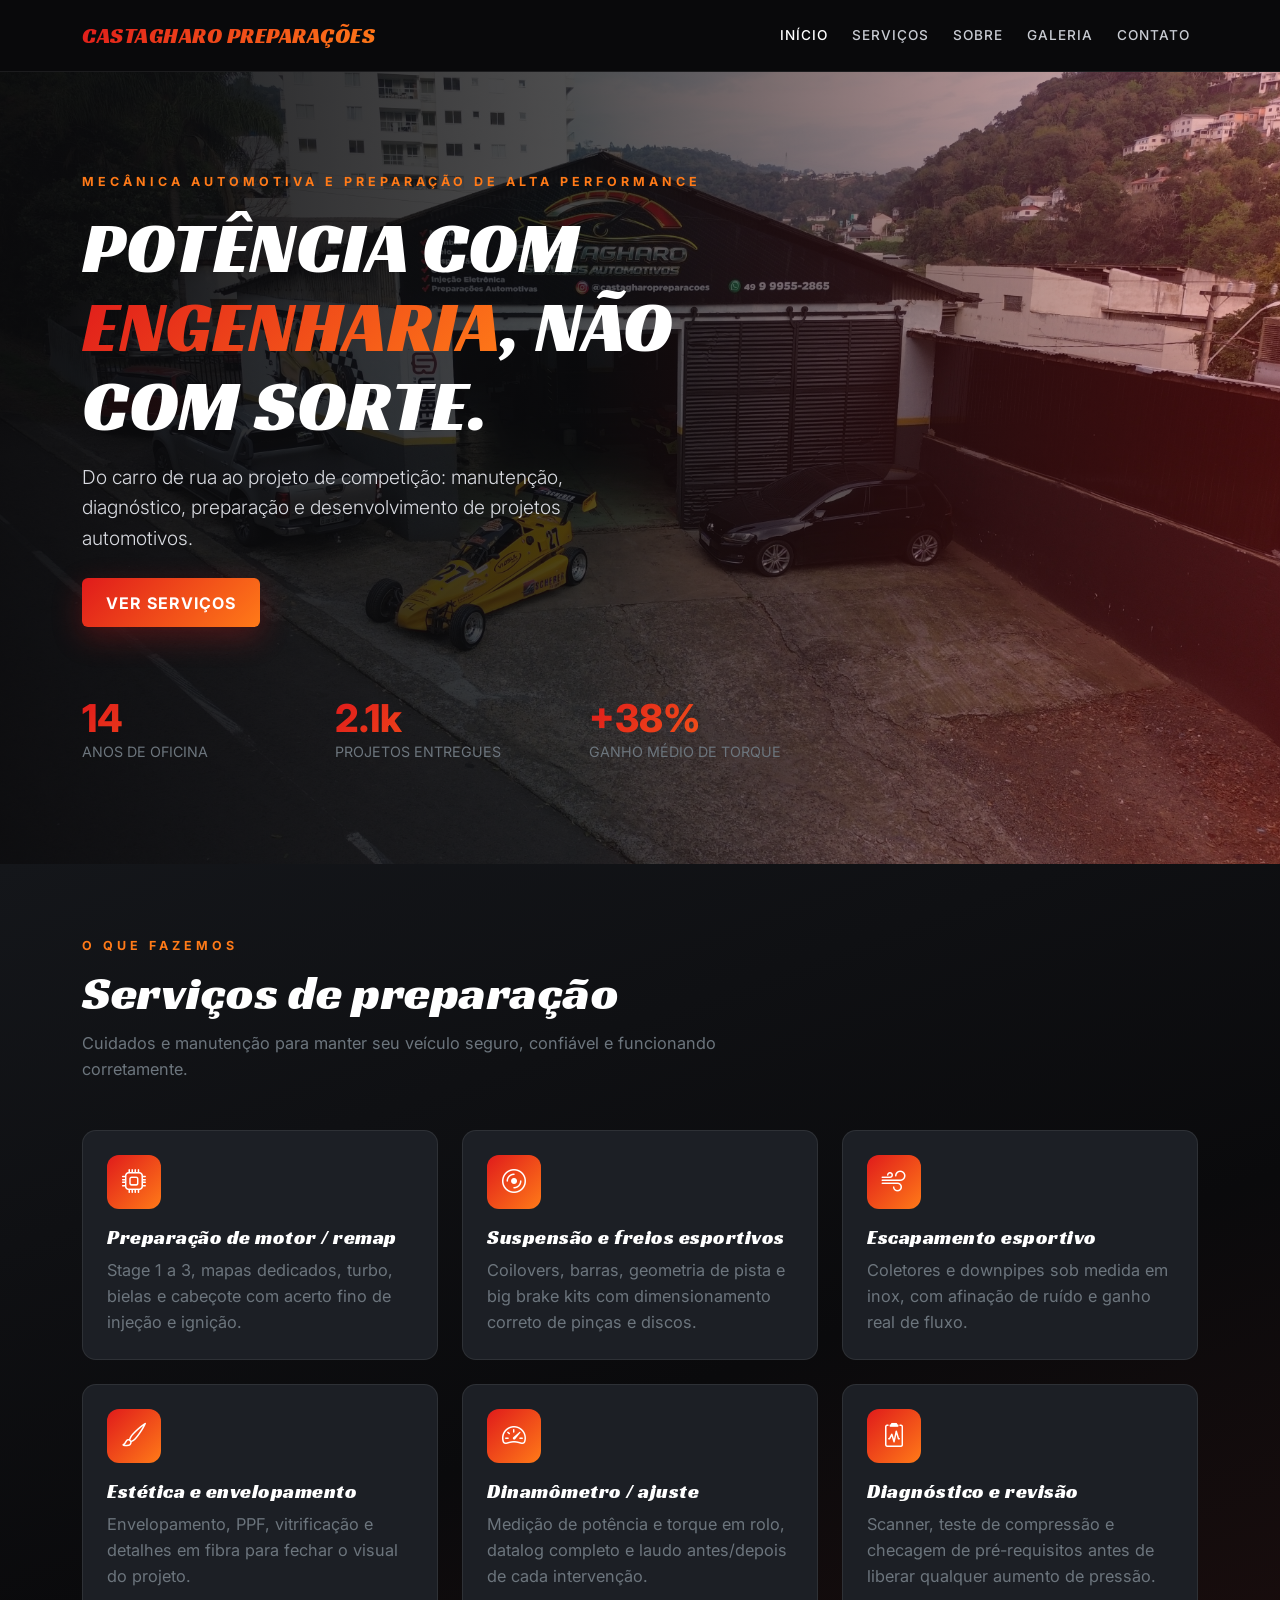
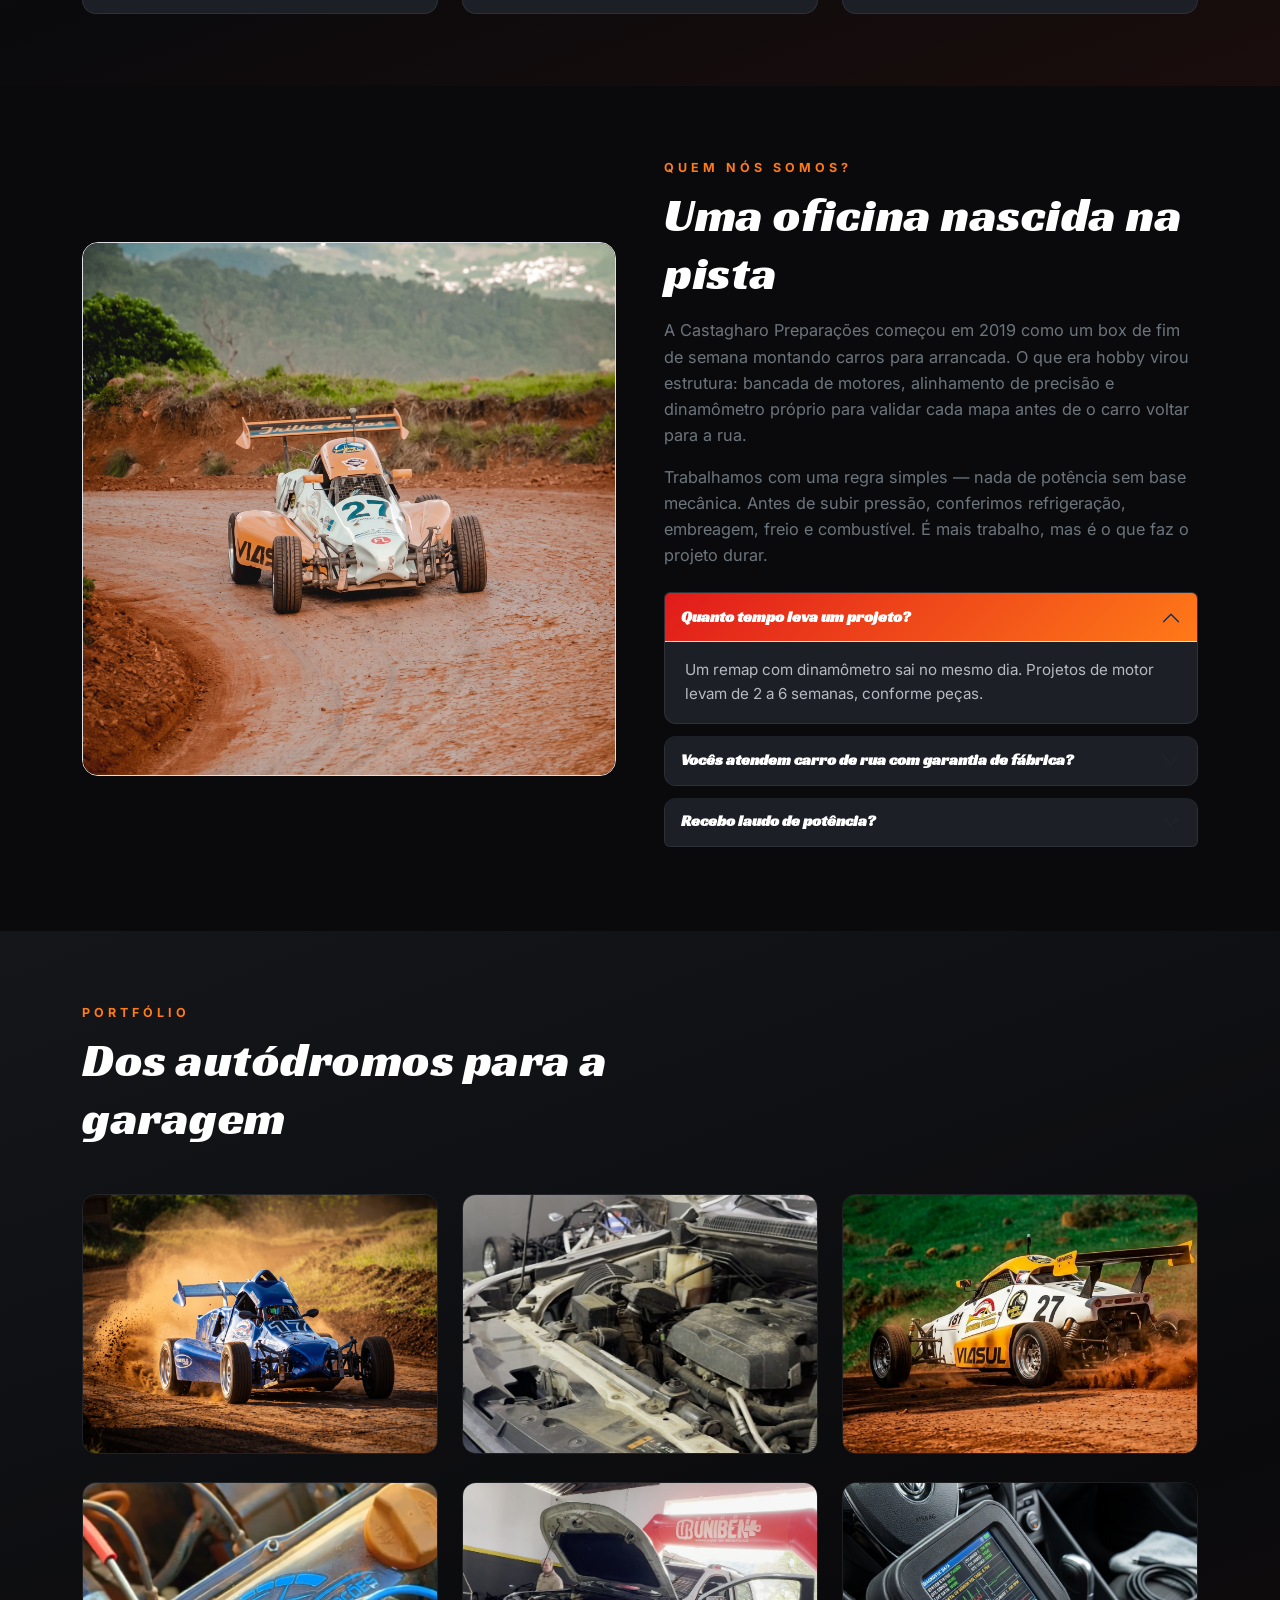
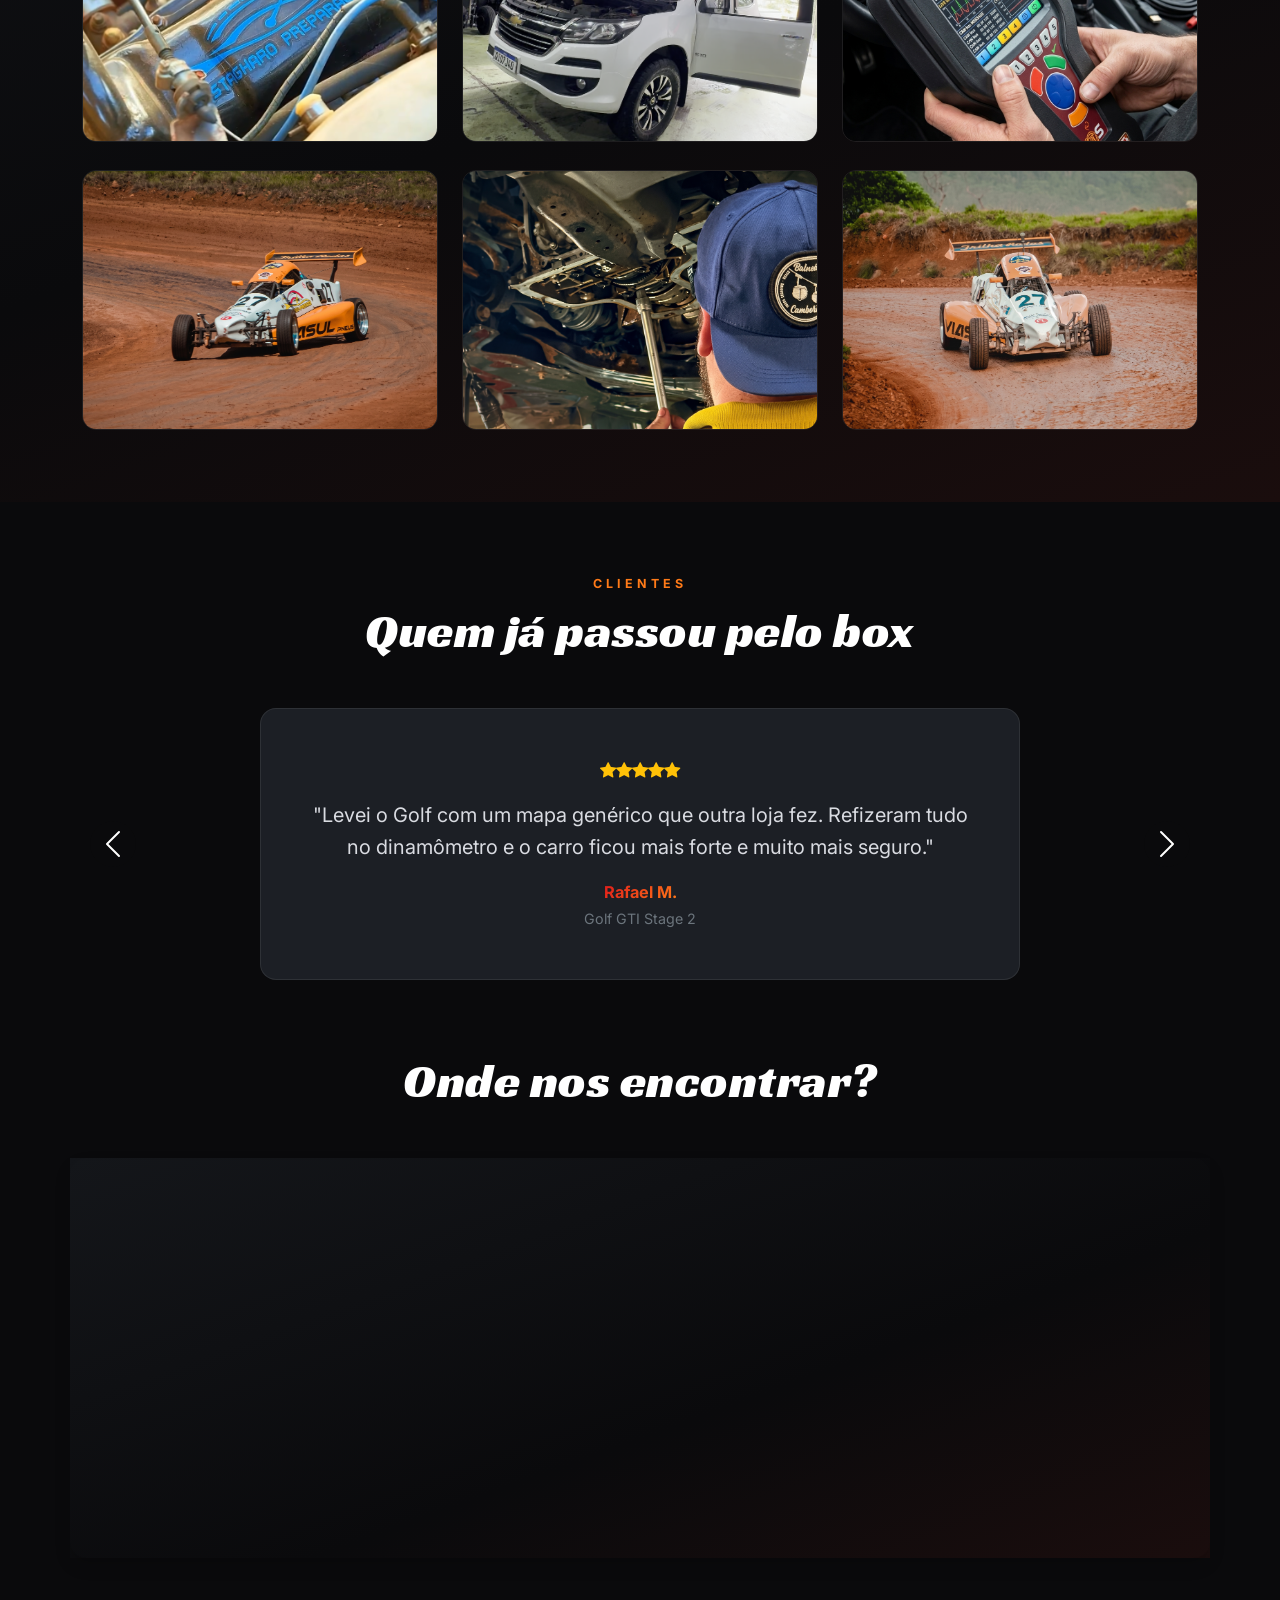
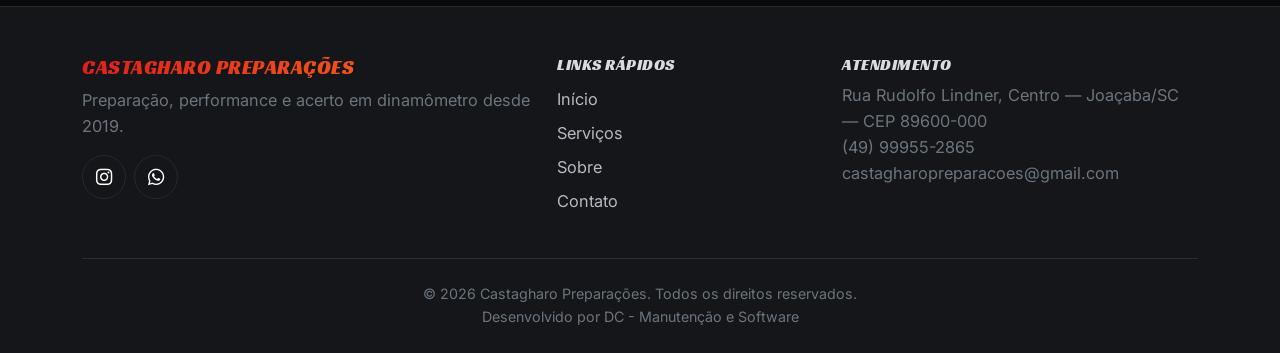
==== commit 2fa939ee: "Ajustado mapa com endereço certo, editado rodapé, corrigida acentuação e alguns links que estavam qu" ====
--- a/index.html
+++ b/index.html
@@ -30,10 +30,9 @@
         <li class="nav-item"><a class="nav-link" href="#sobre">Sobre</a></li>
         <li class="nav-item"><a class="nav-link" href="#galeria">Galeria</a></li>
         <li class="nav-item"><a class="nav-link" href="#contato">Contato</a></li>
-        <li class="nav-item ms-lg-3">
-          <!-- Abre o modal de agendamento (componente Bootstrap) -->
+        <!--<li class="nav-item ms-lg-3">
           <button class="btn btn-grad btn-sm" data-bs-toggle="modal" data-bs-target="#modalAgenda">Agendar</button>
-        </li>
+        </li>-->
       </ul>
     </div>
   </div>
@@ -143,7 +142,7 @@
         <img src="img/img12.jpg" class="img-fluid rounded-4 border" alt="Motor preparado na bancada da oficina" loading="lazy" />
       </div>
       <div class="col-lg-6">
-        <p class="section-label mb-2">Quem somos</p>
+        <p class="section-label mb-2">Quem nós somos?</p>
         <h2 class="display-5 mb-3">Uma oficina nascida na pista</h2>
         <p class="text-secondary">
           A Castagharo Preparações começou em 2019 como um box de fim de semana montando carros para
@@ -291,15 +290,17 @@
 </section>
 
 <!-- ============================= CONTATO =============================== -->
-<section id="contato" class="py-5 py-lg-6 bg-alt">
-  <div class="container py-4">    
-        <!-- Mapa de exemplo (iframe do Google Maps) -->
-        <div class="ratio ratio-16x9 rounded-4 overflow-hidden border">
-          <iframe src="https://www.google.com/maps?q=S%C3%A3o+Paulo&output=embed"
-                  title="Mapa da localização da oficina" loading="lazy"></iframe>
-        </div>
-      </div>
-    </div>
+<h2 class="display-5 mb-5 text-center">Onde nos encontrar?</h3>
+<section id="contato" class="container p-0 bg-alt mb-5">
+  <div class="mapa rounded-4 overflow-hidden shadow">
+    <iframe
+      src="https://www.google.com/maps/embed?pb=!1m17!1m12!1m3!1d330.76808518079133!2d-51.514159584940174!3d-27.170605941284993!2m3!1f0!2f0!3f0!3m2!1i1024!2i768!4f13.1!3m2!1m1!2zMjfCsDEwJzE0LjEiUyA1McKwMzAnNTEuMCJX!5e0!3m2!1spt-BR!2sbr!4v1790719688301!5m2!1spt-BR!2sbr"
+      title="Mapa da localização da oficina"
+      loading="lazy"
+      referrerpolicy="strict-origin-when-cross-origin"
+      class="w-100 h-100 border-0"
+      allowfullscreen>
+    </iframe>
   </div>
 </section>
 
@@ -309,39 +310,38 @@
     <div class="row g-4">
       <div class="col-lg-5">
         <h3 class="h5 text-grad">CASTAGHARO PREPARAÇÕES</h3>
-        <p class="text-secondary mb-3">Preparação, performance e acerto em dinamômetro desde 2012.</p>
+        <p class="text-secondary mb-3">Preparação, performance e acerto em dinamômetro desde 2019.</p>
         <div class="d-flex gap-2">
-          <a class="social-link" href="#" aria-label="Instagram"><i class="bi bi-instagram"></i></a>
-          <a class="social-link" href="#" aria-label="YouTube"><i class="bi bi-youtube"></i></a>
-          <a class="social-link" href="#" aria-label="Facebook"><i class="bi bi-facebook"></i></a>
-          <a class="social-link" href="https://wa.me/5511900000000" aria-label="WhatsApp"><i class="bi bi-whatsapp"></i></a>
+          <a class="social-link" href="https://www.instagram.com/castagharopreparacoes?stkn=bGhleHE5dzV6NTho" target="_blank" aria-label="Instagram"><i class="bi bi-instagram"></i></a>
+          <a class="social-link" href="https://api.whatsapp.com/send/?phone=5549999552865&text&type=phone_number&app_absent=0" target="_blank" aria-label="WhatsApp"><i class="bi bi-whatsapp"></i></a>
         </div>
       </div>
       <div class="col-6 col-lg-3">
         <h4 class="h6 text-uppercase">Links rápidos</h4>
         <ul class="list-unstyled">
           <li><a href="#inicio">Início</a></li>
-          <li><a href="servicos.html">Serviços</a></li>
-          <li><a href="sobre.html">Sobre</a></li>
-          <li><a href="contato.html">Contato</a></li>
+          <li><a href="#servicos">Serviços</a></li>
+          <li><a href="#sobre">Sobre</a></li>
+          <li><a href="#contato">Contato</a></li>
         </ul>
       </div>
       <div class="col-6 col-lg-4">
         <h4 class="h6 text-uppercase">Atendimento</h4>
         <ul class="list-unstyled text-secondary">
-          <li>Av. dos Preparadores, 1200</li>
-          <li>(11) 90000-0000</li>
-          <li>contato@castagharo.com.br</li>
+          <li>Rua Rudolfo Lindner, Centro — Joaçaba/SC — CEP 89600-000</li>
+          <li>(49) 99955-2865</li>
+          <li>castagharopreparacoes@gmail.com</li>
         </ul>
       </div>
     </div>
     <hr class="border-secondary my-4" />
     <p class="text-center text-secondary mb-0 small">© 2026 Castagharo Preparações. Todos os direitos reservados.</p>
+    <p class="text-center text-secondary mb-0 small">Desenvolvido por DC - Manutenção e Software</p>
   </div>
 </footer>
 
 <!-- ======================= MODAL DE AGENDAMENTO ======================== -->
-<div class="modal fade" id="modalAgenda" tabindex="-1">
+<!-- <div class="modal fade" id="modalAgenda" tabindex="-1">
   <div class="modal-dialog modal-dialog-centered">
     <div class="modal-content bg-graphite text-light border-secondary">
       <div class="modal-header border-secondary">
@@ -355,7 +355,7 @@
       </div>
     </div>
   </div>
-</div>
+</div>-->
 
 <!-- Bootstrap Bundle JS (inclui Popper) -->
 <script src="https://cdn.jsdelivr.net/npm/bootstrap@5.3.3/dist/js/bootstrap.bundle.min.js"></script>
--- a/style.css
+++ b/style.css
@@ -334,3 +334,17 @@
   .wa-float { display: none; } /* no desktop já há botões e formulário */
   .py-lg-6 { padding-top: 5rem; padding-bottom: 5rem; }
 }
+
+.mapa {
+  height: 400px;
+}
+
+.mapa iframe {
+  filter: grayscale(1) invert(0.9) contrast(0.85);
+}
+
+@media (max-width: 768px) {
+  .mapa {
+    height: 300px;
+  }
+}
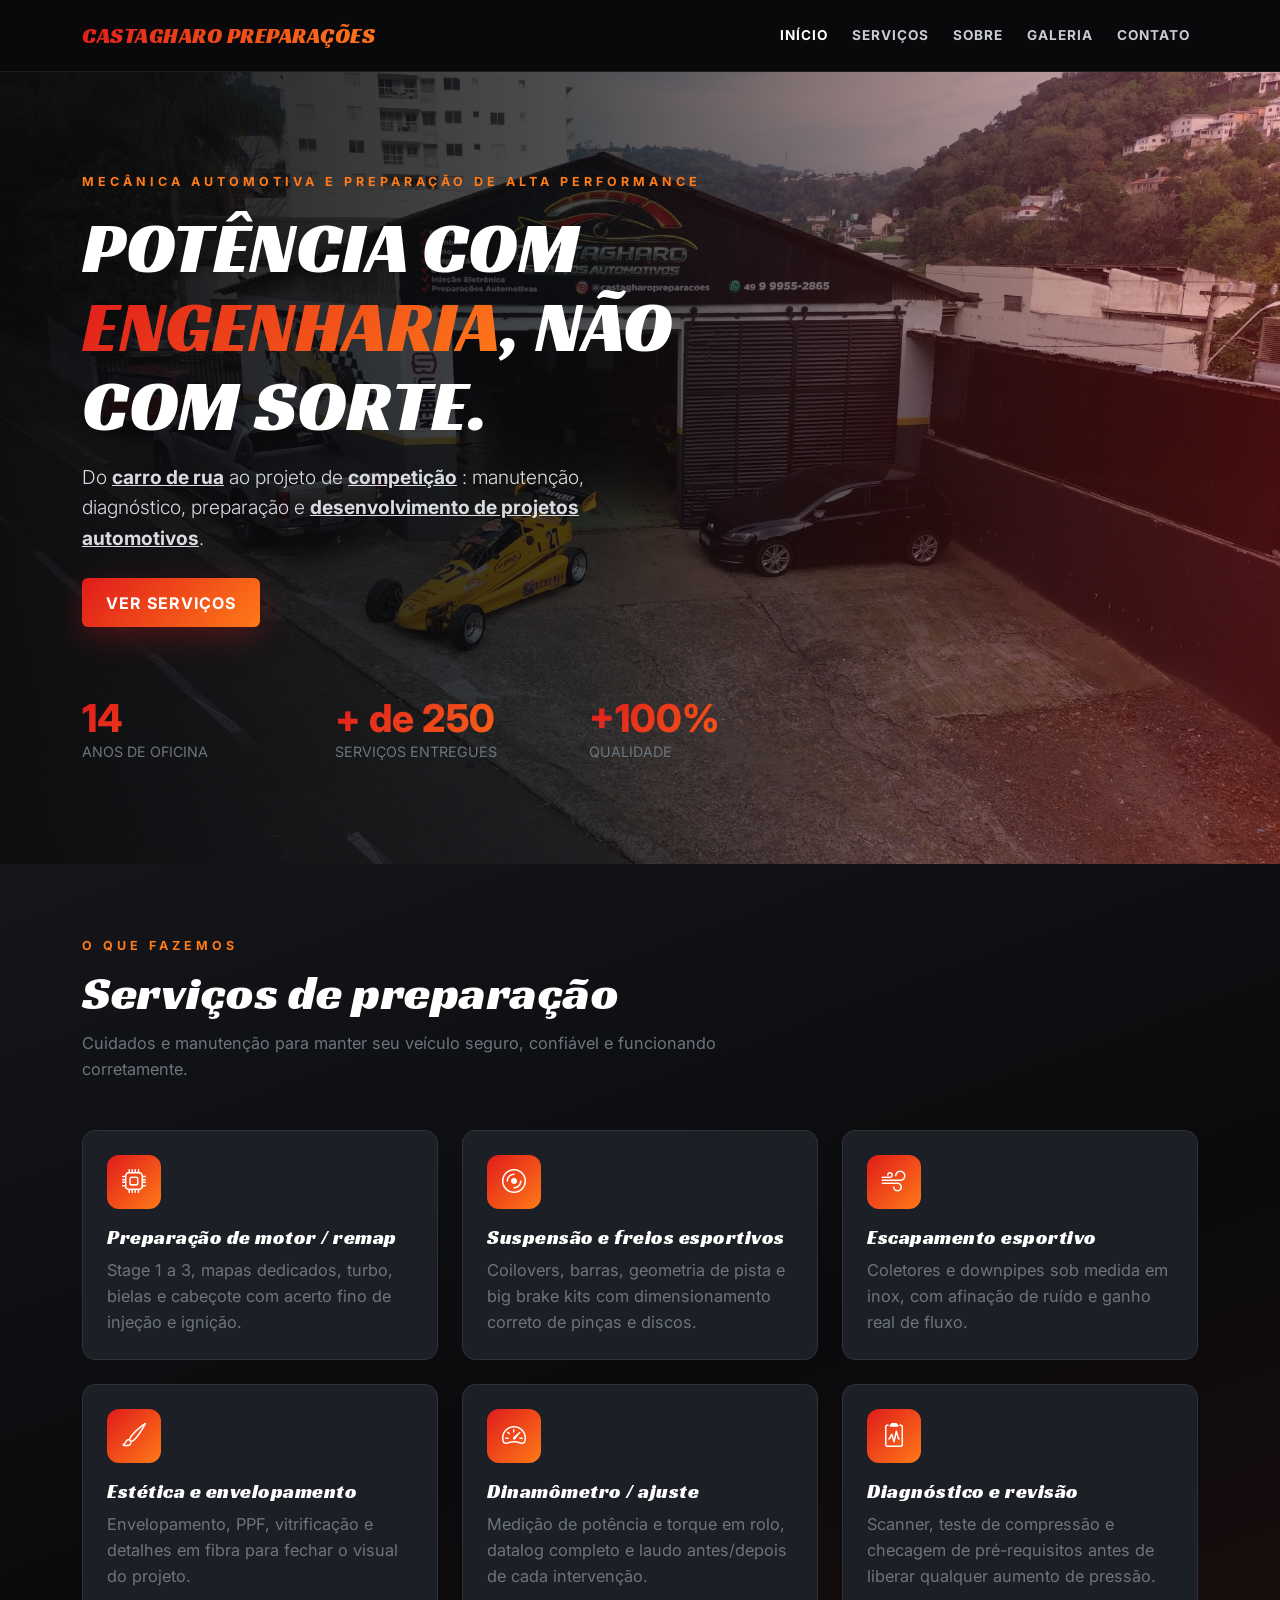
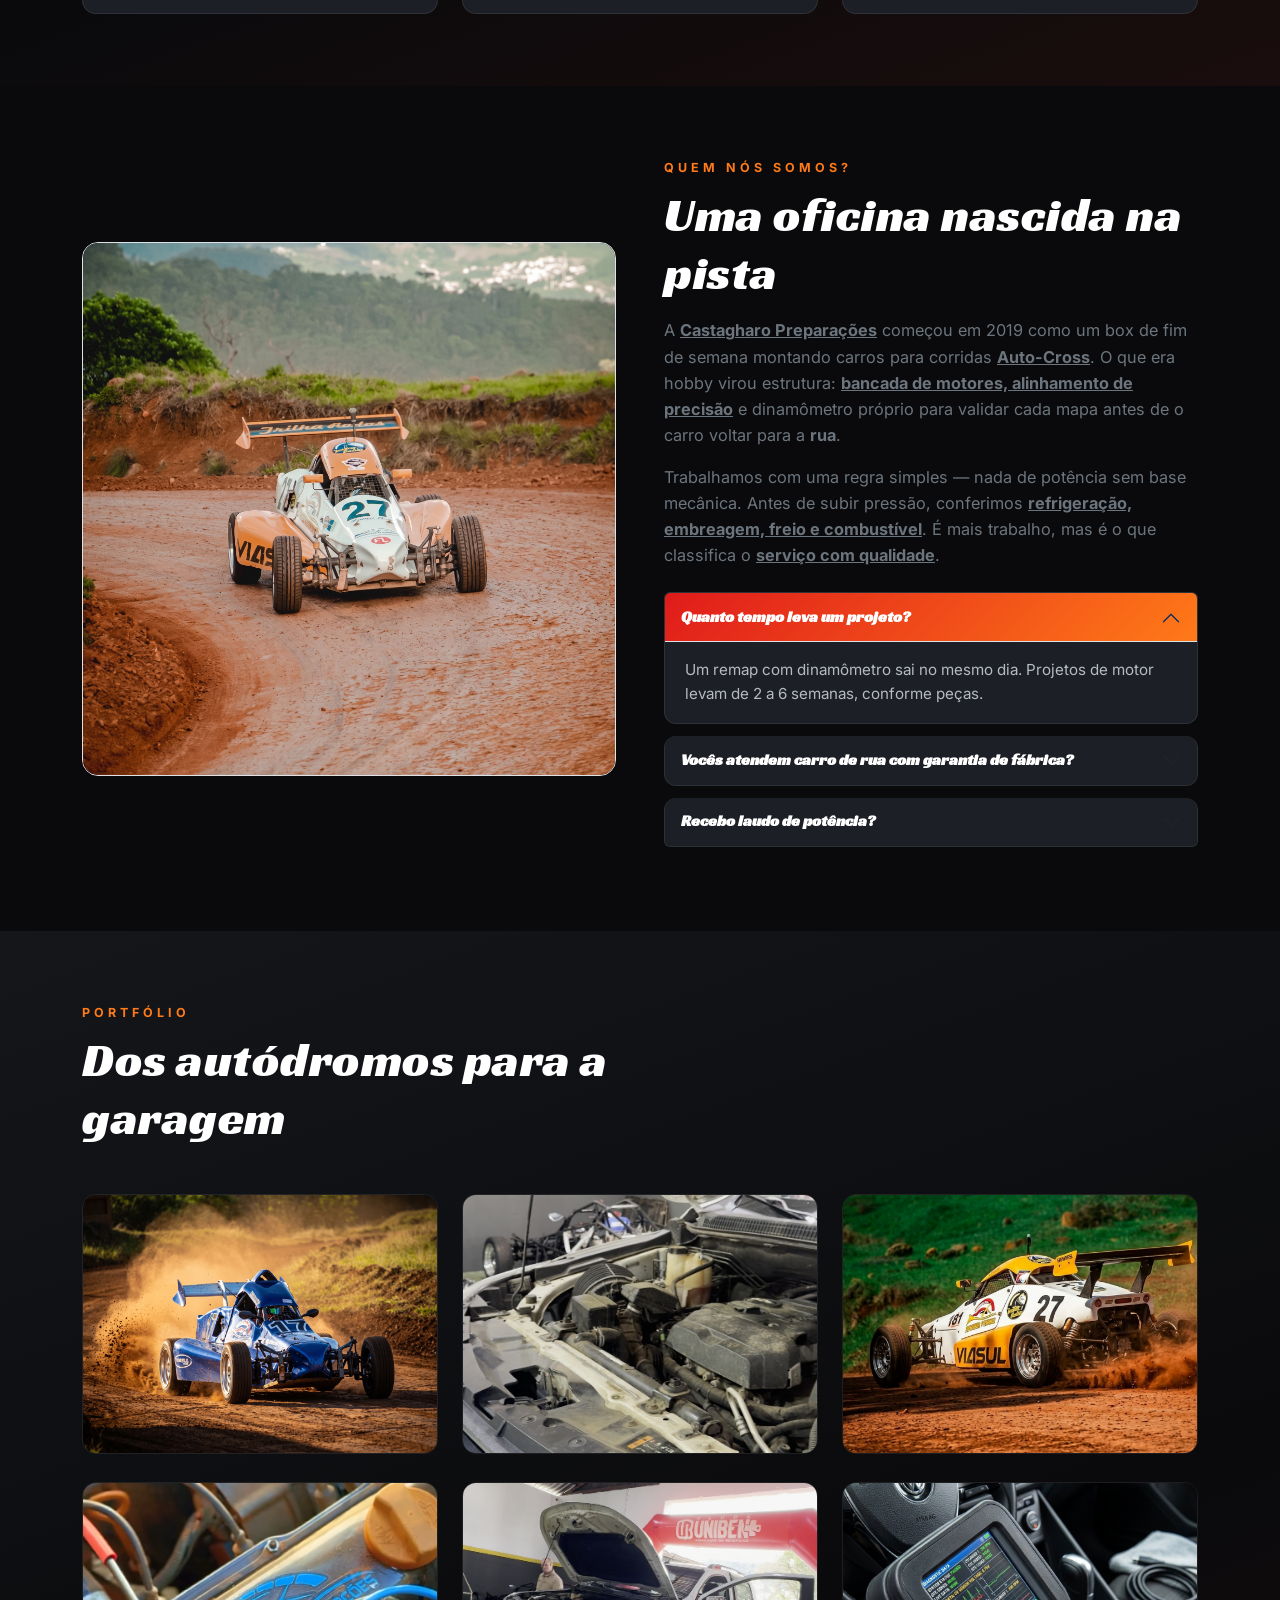
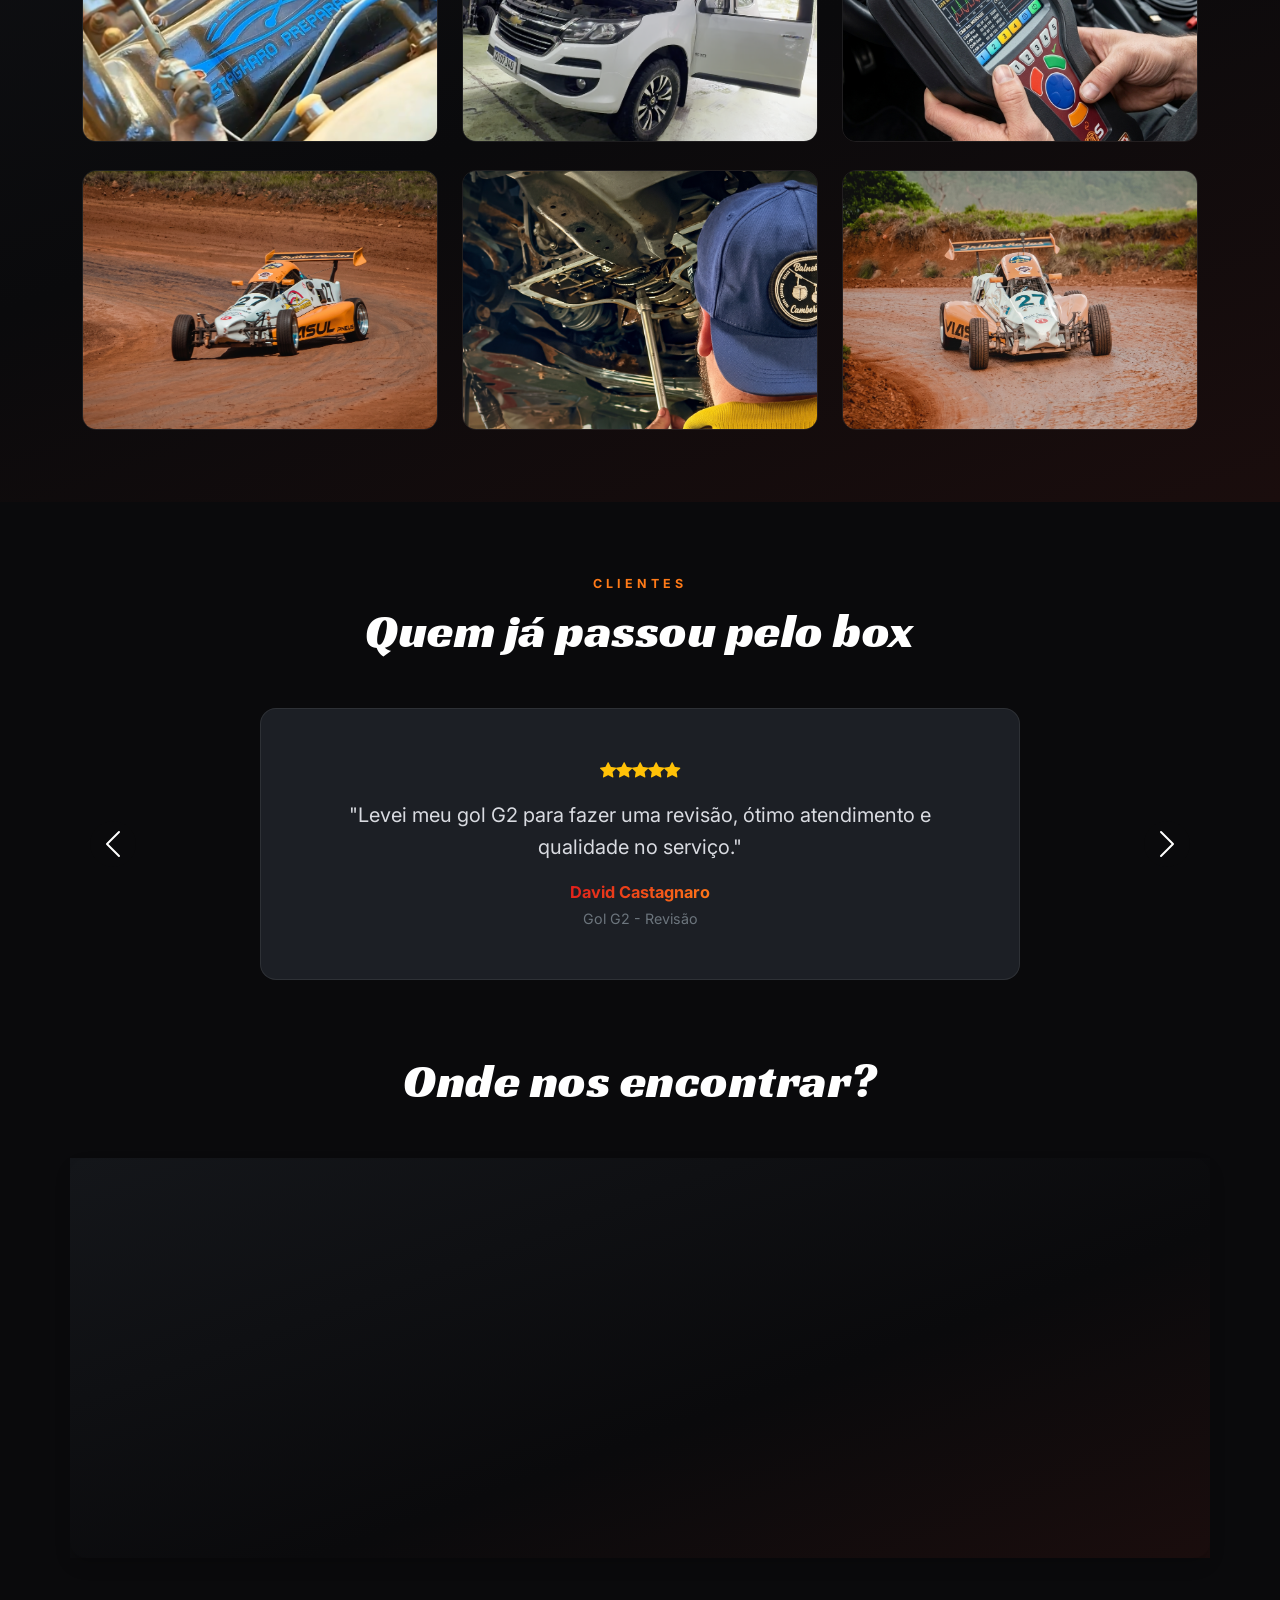
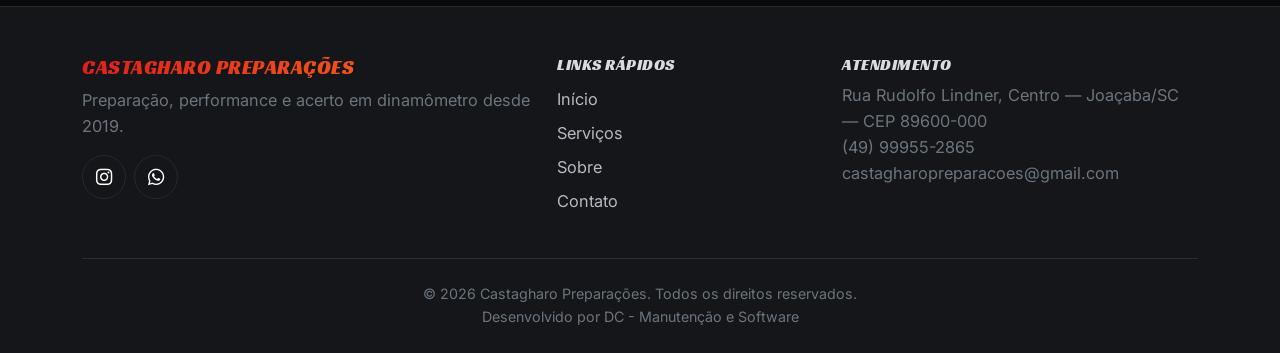
==== commit 48c3d929: "Ajustados textos e trocada imagem quando for celular. #300920261914" ====
--- a/index.html
+++ b/index.html
@@ -25,11 +25,11 @@
     </button>
     <div class="collapse navbar-collapse" id="menu">
       <ul class="navbar-nav ms-auto align-items-lg-center gap-lg-2">
-        <li class="nav-item"><a class="nav-link active" href="#inicio">Início</a></li>
-        <li class="nav-item"><a class="nav-link" href="#servicos">Serviços</a></li>
-        <li class="nav-item"><a class="nav-link" href="#sobre">Sobre</a></li>
-        <li class="nav-item"><a class="nav-link" href="#galeria">Galeria</a></li>
-        <li class="nav-item"><a class="nav-link" href="#contato">Contato</a></li>
+        <li class="nav-item"><a class="nav-link active fw-bold" href="#inicio">Início</a></li>
+        <li class="nav-item"><a class="nav-link fw-bold" href="#servicos">Serviços</a></li>
+        <li class="nav-item"><a class="nav-link fw-bold" href="#sobre">Sobre</a></li>
+        <li class="nav-item"><a class="nav-link fw-bold" href="#galeria">Galeria</a></li>
+        <li class="nav-item"><a class="nav-link fw-bold" href="#contato">Contato</a></li>
         <!--<li class="nav-item ms-lg-3">
           <button class="btn btn-grad btn-sm" data-bs-toggle="modal" data-bs-target="#modalAgenda">Agendar</button>
         </li>-->
@@ -46,10 +46,10 @@
         <p class="section-label mb-3">Mecânica automotiva e preparação de alta performance</p>
         <h1 class="display-3 mb-3">POTÊNCIA COM <span class="text-grad">ENGENHARIA</span>, NÃO COM SORTE.</h1>
         <p class="lead mb-4" style="max-width: 560px">
-          Do carro de rua ao projeto de competição: manutenção, diagnóstico, preparação e desenvolvimento de projetos automotivos.
+          Do <span class="text-decoration-underline fw-bold">carro de rua</span> ao projeto de <span class="text-decoration-underline fw-bold">competição</span> : manutenção, diagnóstico, preparação e <span class="text-decoration-underline fw-bold">desenvolvimento de projetos automotivos</span>.
         </p>
         <div class="d-flex flex-wrap gap-3 justify-content-center justify-content-md-start">
-          <a href="#servicos" class="btn btn-grad">Ver serviços</a>        
+          <a href="#servicos" class="btn btn-grad fw-bold">Ver serviços</a>        
         </div>
 
         <!-- Indicadores rápidos -->
@@ -59,12 +59,12 @@
             <small class="text-uppercase text-secondary">Anos de oficina</small>
           </div>
           <div class="col-4">
-            <div class="stat-value text-grad">2.1k</div>
-            <small class="text-uppercase text-secondary">Projetos entregues</small>
+            <div class="stat-value text-grad">+ de 250</div>
+            <small class="text-uppercase text-secondary">Serviços entregues</small>
           </div>
           <div class="col-4">
-            <div class="stat-value text-grad">+38%</div>
-            <small class="text-uppercase text-secondary">Ganho médio de torque</small>
+            <div class="stat-value text-grad">+100%</div>
+            <small class="text-uppercase text-secondary">Qualidade</small>
           </div>
         </div>
       </div>
@@ -142,17 +142,15 @@
         <img src="img/img12.jpg" class="img-fluid rounded-4 border" alt="Motor preparado na bancada da oficina" loading="lazy" />
       </div>
       <div class="col-lg-6">
-        <p class="section-label mb-2">Quem nós somos?</p>
+        <p class="section-label mb-2 fw-bold">Quem nós somos?</p>
         <h2 class="display-5 mb-3">Uma oficina nascida na pista</h2>
         <p class="text-secondary">
-          A Castagharo Preparações começou em 2019 como um box de fim de semana montando carros para
-          arrancada. O que era hobby virou estrutura: bancada de motores, alinhamento de precisão e
-          dinamômetro próprio para validar cada mapa antes de o carro voltar para a rua.
+          A <span class="text-decoration-underline fw-bold">Castagharo Preparações</span> começou em 2019 como um box de fim de semana montando carros para corridas <span class="text-decoration-underline fw-bold">Auto-Cross</span>. O que era hobby virou estrutura: <span class="text-decoration-underline fw-bold">bancada de motores, alinhamento de precisão</span> e
+          dinamômetro próprio para validar cada mapa antes de o carro voltar para a <span class="fw-bold">rua</span>.
         </p>
         <p class="text-secondary">
           Trabalhamos com uma regra simples — nada de potência sem base mecânica. Antes de subir pressão,
-          conferimos refrigeração, embreagem, freio e combustível. É mais trabalho, mas é o que faz o
-          projeto durar.
+          conferimos <span class="text-decoration-underline fw-bold">refrigeração, embreagem, freio e combustível</span>. É mais trabalho, mas é o que classifica o <span class="text-decoration-underline fw-bold">serviço com qualidade</span>.
         </p>
 
         <!-- Accordion nativo do Bootstrap -->
@@ -260,8 +258,8 @@
         <div class="carousel-item active">
           <div class="quote-card p-4 p-lg-5">
             <div class="text-warning mb-3"><i class="bi bi-star-fill"></i><i class="bi bi-star-fill"></i><i class="bi bi-star-fill"></i><i class="bi bi-star-fill"></i><i class="bi bi-star-fill"></i></div>
-            <p class="fs-5 mb-3">"Levei o Golf com um mapa genérico que outra loja fez. Refizeram tudo no dinamômetro e o carro ficou mais forte e muito mais seguro."</p>
-            <strong class="text-grad">Rafael M.</strong><br /><small class="text-secondary">Golf GTI Stage 2</small>
+            <p class="fs-5 mb-3">"Levei meu gol G2 para fazer uma revisão, ótimo atendimento e qualidade no serviço."</p>
+            <strong class="text-grad">David Castagnaro</strong><br /><small class="text-secondary">Gol G2 - Revisão</small>
           </div>
         </div>
         <div class="carousel-item">
--- a/style.css
+++ b/style.css
@@ -147,6 +147,13 @@
 .hero > .container { position: relative; z-index: 2; }
 .hero .lead { margin-inline: auto; }
 
+/* Celular */
+@media (max-width: 767.98px) {
+  .hero {
+    background-image: url("img/img13.jpg");
+  }
+}
+
 /* --- Cards de serviço ---------------------------------------------------- */
 /* Bootstrap 5.3 força cor escura em .card e nas classes .h5/.h6 — reforçamos aqui */
 .card, .card-service { color: #d9dbe1; }
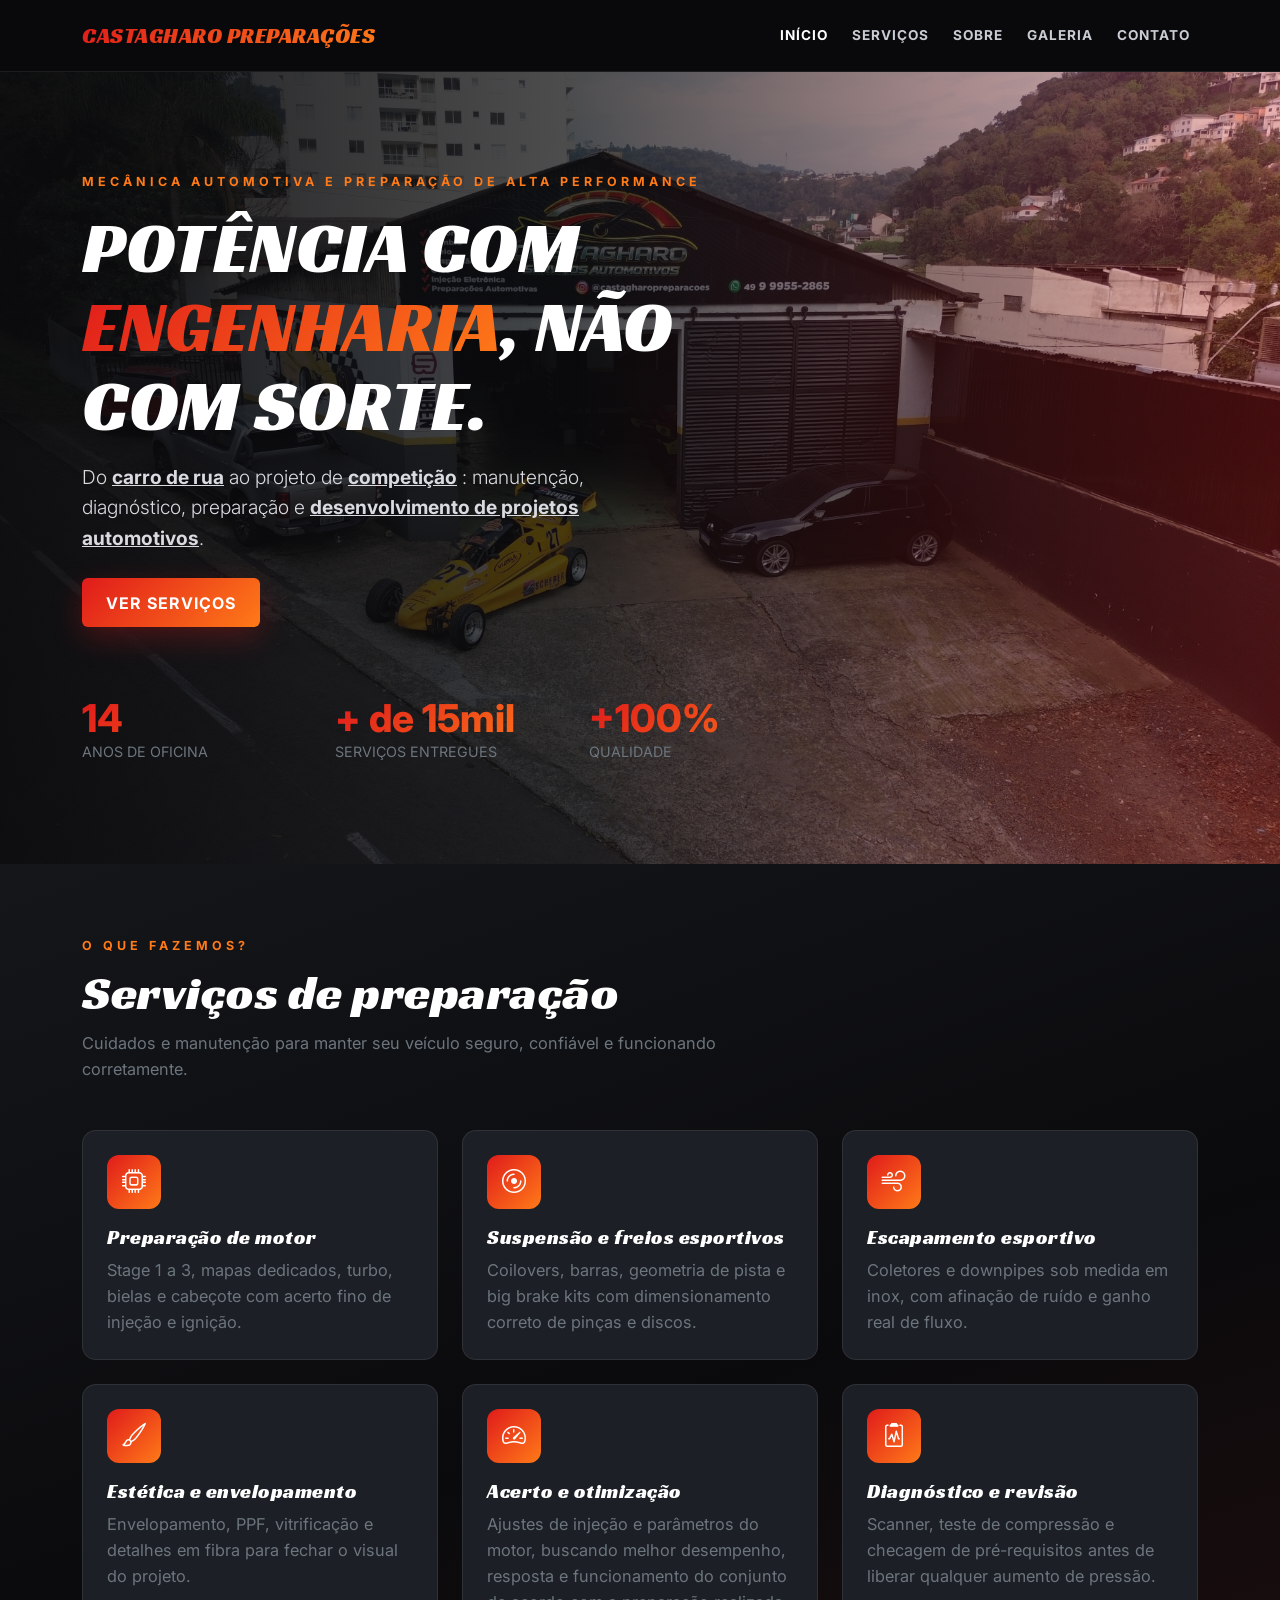
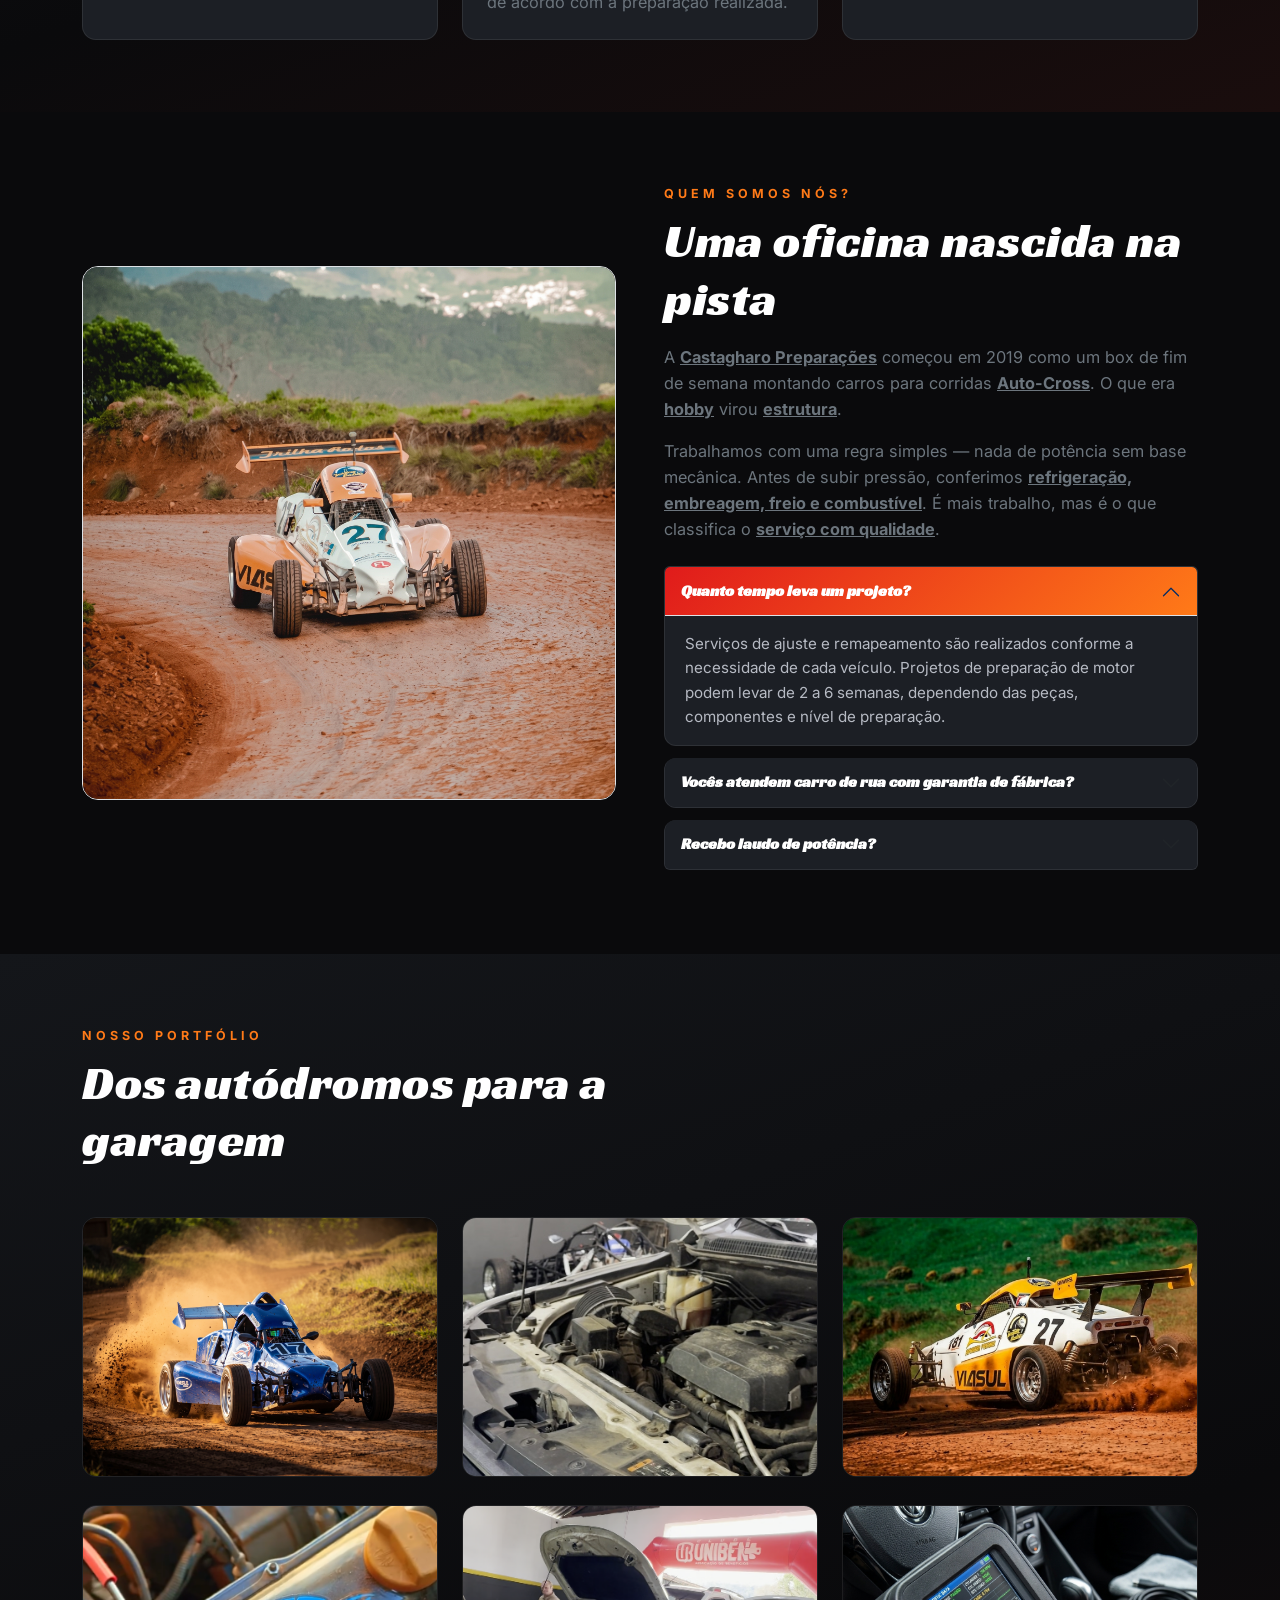
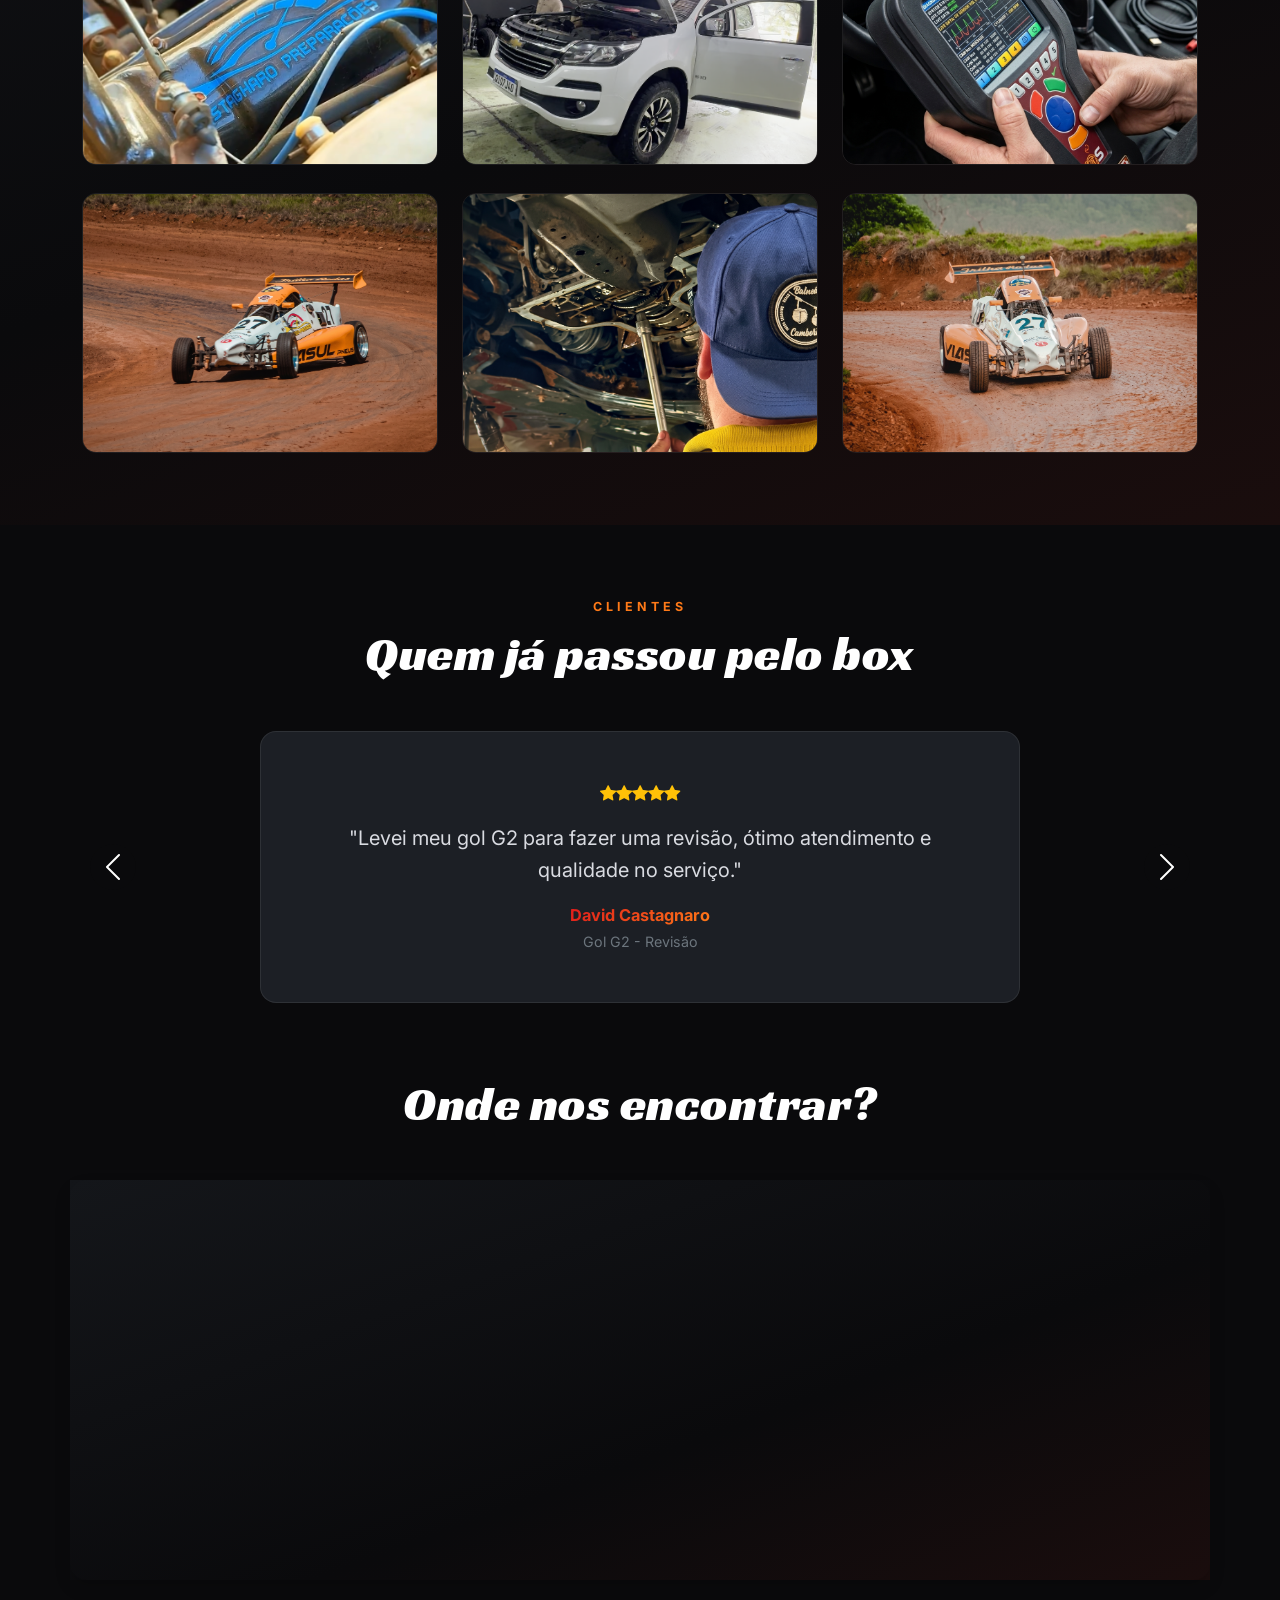
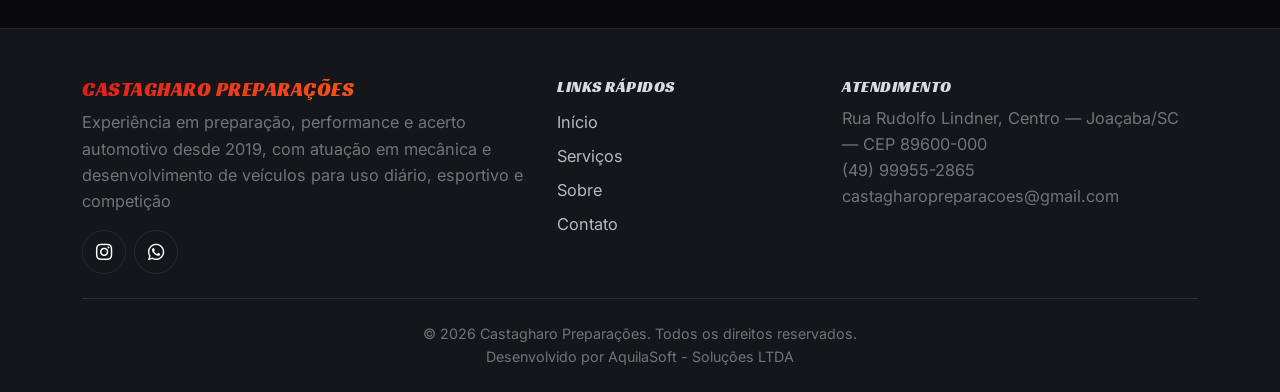
==== commit a428126e: "Ajustes solicitados pelo cliente. #061020261905" ====
--- a/index.html
+++ b/index.html
@@ -59,7 +59,7 @@
             <small class="text-uppercase text-secondary">Anos de oficina</small>
           </div>
           <div class="col-4">
-            <div class="stat-value text-grad">+ de 250</div>
+            <div class="stat-value text-grad">+ de 15mil</div>
             <small class="text-uppercase text-secondary">Serviços entregues</small>
           </div>
           <div class="col-4">
@@ -77,7 +77,7 @@
   <div class="container py-4">
     <div class="row mb-5">
       <div class="col-lg-7">
-        <p class="section-label mb-2">O que fazemos</p>
+        <p class="section-label mb-2">O que fazemos?</p>
         <h2 class="display-5">Serviços de preparação</h2>
         <p class="text-secondary mb-0">
           Cuidados e manutenção para manter seu veículo seguro, confiável e funcionando corretamente.
@@ -90,7 +90,7 @@
       <div class="col-md-6 col-lg-4">
         <div class="card card-service p-4">
           <div class="icon-box mb-3"><i class="bi bi-cpu"></i></div>
-          <h3 class="h5">Preparação de motor / remap</h3>
+          <h3 class="h5">Preparação de motor</h3>
           <p class="text-secondary mb-0">Stage 1 a 3, mapas dedicados, turbo, bielas e cabeçote com acerto fino de injeção e ignição.</p>
         </div>
       </div>
@@ -118,8 +118,8 @@
       <div class="col-md-6 col-lg-4">
         <div class="card card-service p-4">
           <div class="icon-box mb-3"><i class="bi bi-speedometer2"></i></div>
-          <h3 class="h5">Dinamômetro / ajuste</h3>
-          <p class="text-secondary mb-0">Medição de potência e torque em rolo, datalog completo e laudo antes/depois de cada intervenção.</p>
+          <h3 class="h5">Acerto e otimização</h3>
+          <p class="text-secondary mb-0">Ajustes de injeção e parâmetros do motor, buscando melhor desempenho, resposta e funcionamento do conjunto de acordo com a preparação realizada.</p>
         </div>
       </div>
       <div class="col-md-6 col-lg-4">
@@ -142,11 +142,10 @@
         <img src="img/img12.jpg" class="img-fluid rounded-4 border" alt="Motor preparado na bancada da oficina" loading="lazy" />
       </div>
       <div class="col-lg-6">
-        <p class="section-label mb-2 fw-bold">Quem nós somos?</p>
+        <p class="section-label mb-2 fw-bold">Quem somos nós?</p>
         <h2 class="display-5 mb-3">Uma oficina nascida na pista</h2>
         <p class="text-secondary">
-          A <span class="text-decoration-underline fw-bold">Castagharo Preparações</span> começou em 2019 como um box de fim de semana montando carros para corridas <span class="text-decoration-underline fw-bold">Auto-Cross</span>. O que era hobby virou estrutura: <span class="text-decoration-underline fw-bold">bancada de motores, alinhamento de precisão</span> e
-          dinamômetro próprio para validar cada mapa antes de o carro voltar para a <span class="fw-bold">rua</span>.
+          A <span class="text-decoration-underline fw-bold">Castagharo Preparações</span> começou em 2019 como um box de fim de semana montando carros para corridas <span class="text-decoration-underline fw-bold">Auto-Cross</span>. O que era <span class="text-decoration-underline fw-bold">hobby</span> virou <span class="text-decoration-underline fw-bold">estrutura</span>.
         </p>
         <p class="text-secondary">
           Trabalhamos com uma regra simples — nada de potência sem base mecânica. Antes de subir pressão,
@@ -162,7 +161,7 @@
               </button>
             </h3>
             <div id="faq1" class="accordion-collapse collapse show" data-bs-parent="#faq">
-              <div class="accordion-body">Um remap com dinamômetro sai no mesmo dia. Projetos de motor levam de 2 a 6 semanas, conforme peças.</div>
+              <div class="accordion-body">Serviços de ajuste e remapeamento são realizados conforme a necessidade de cada veículo. Projetos de preparação de motor podem levar de 2 a 6 semanas, dependendo das peças, componentes e nível de preparação.</div>
             </div>
           </div>
           <div class="accordion-item">
@@ -182,7 +181,7 @@
               </button>
             </h3>
             <div id="faq3" class="accordion-collapse collapse" data-bs-parent="#faq">
-              <div class="accordion-body">Sempre. Todo carro sai com gráfico de potência e torque antes e depois da intervenção.</div>
+              <div class="accordion-body">Os ajustes realizados são acompanhados por diagnóstico e análise dos parâmetros do veículo, permitindo avaliar o funcionamento do motor antes e após as intervenções.</div>
             </div>
           </div>
         </div>
@@ -196,7 +195,7 @@
   <div class="container py-4">
     <div class="row align-items-end mb-5">
       <div class="col-lg-8">
-        <p class="section-label mb-2">Portfólio</p>
+        <p class="section-label mb-2">Nosso portfólio</p>
         <h2 class="display-5 mb-0">Dos autódromos para a garagem</h2>
       </div>
     </div>
@@ -266,14 +265,14 @@
           <div class="quote-card p-4 p-lg-5">
             <div class="text-warning mb-3"><i class="bi bi-star-fill"></i><i class="bi bi-star-fill"></i><i class="bi bi-star-fill"></i><i class="bi bi-star-fill"></i><i class="bi bi-star-fill"></i></div>
             <p class="fs-5 mb-3">"Projeto de motor completo, prazo cumprido e me mandaram foto de cada etapa. Difícil achar esse nível de organização."</p>
-            <strong class="text-grad">Bruna T.</strong><br /><small class="text-secondary">Civic Si turbo</small>
+            <strong class="text-grad">Jucelino C.</strong><br /><small class="text-secondary">Golf Sportline - 2008 - Motor</small>
           </div>
         </div>
         <div class="carousel-item">
           <div class="quote-card p-4 p-lg-5">
             <div class="text-warning mb-3"><i class="bi bi-star-fill"></i><i class="bi bi-star-fill"></i><i class="bi bi-star-fill"></i><i class="bi bi-star-fill"></i><i class="bi bi-star-half"></i></div>
-            <p class="fs-5 mb-3">"Suspensão e freio ficaram perfeitos para track day. Explicaram cada escolha de peça antes de comprar."</p>
-            <strong class="text-grad">Diego P.</strong><br /><small class="text-secondary">BMW 320i</small>
+            <p class="fs-5 mb-3">"Suspensão e freio ficaram perfeitos. Explicaram cada escolha de peça antes de comprar."</p>
+            <strong class="text-grad">Raul A.</strong><br /><small class="text-secondary">Polo - 2006 - Suspensão</small>
           </div>
         </div>
       </div>
@@ -308,7 +307,7 @@
     <div class="row g-4">
       <div class="col-lg-5">
         <h3 class="h5 text-grad">CASTAGHARO PREPARAÇÕES</h3>
-        <p class="text-secondary mb-3">Preparação, performance e acerto em dinamômetro desde 2019.</p>
+        <p class="text-secondary mb-3">Experiência em preparação, performance e acerto automotivo desde 2019, com atuação em mecânica e desenvolvimento de veículos para uso diário, esportivo e competição</p>
         <div class="d-flex gap-2">
           <a class="social-link" href="https://www.instagram.com/castagharopreparacoes?stkn=bGhleHE5dzV6NTho" target="_blank" aria-label="Instagram"><i class="bi bi-instagram"></i></a>
           <a class="social-link" href="https://api.whatsapp.com/send/?phone=5549999552865&text&type=phone_number&app_absent=0" target="_blank" aria-label="WhatsApp"><i class="bi bi-whatsapp"></i></a>
@@ -334,7 +333,7 @@
     </div>
     <hr class="border-secondary my-4" />
     <p class="text-center text-secondary mb-0 small">© 2026 Castagharo Preparações. Todos os direitos reservados.</p>
-    <p class="text-center text-secondary mb-0 small">Desenvolvido por DC - Manutenção e Software</p>
+    <p class="text-center text-secondary mb-0 small">Desenvolvido por AquilaSoft - Soluções LTDA</p>
   </div>
 </footer>
 
--- a/style.css
+++ b/style.css
@@ -18,7 +18,18 @@
 }
 
 /* --- Base (celular) ------------------------------------------------------ */
-* { min-width: 0; }
+*,
+*::before,
+*::after {
+  box-sizing: border-box;
+}
+
+html,
+body {
+  width: 100%;
+  max-width: 100%;
+  overflow-x: hidden;
+}
 
 html { -webkit-text-size-adjust: 100%; }
 
